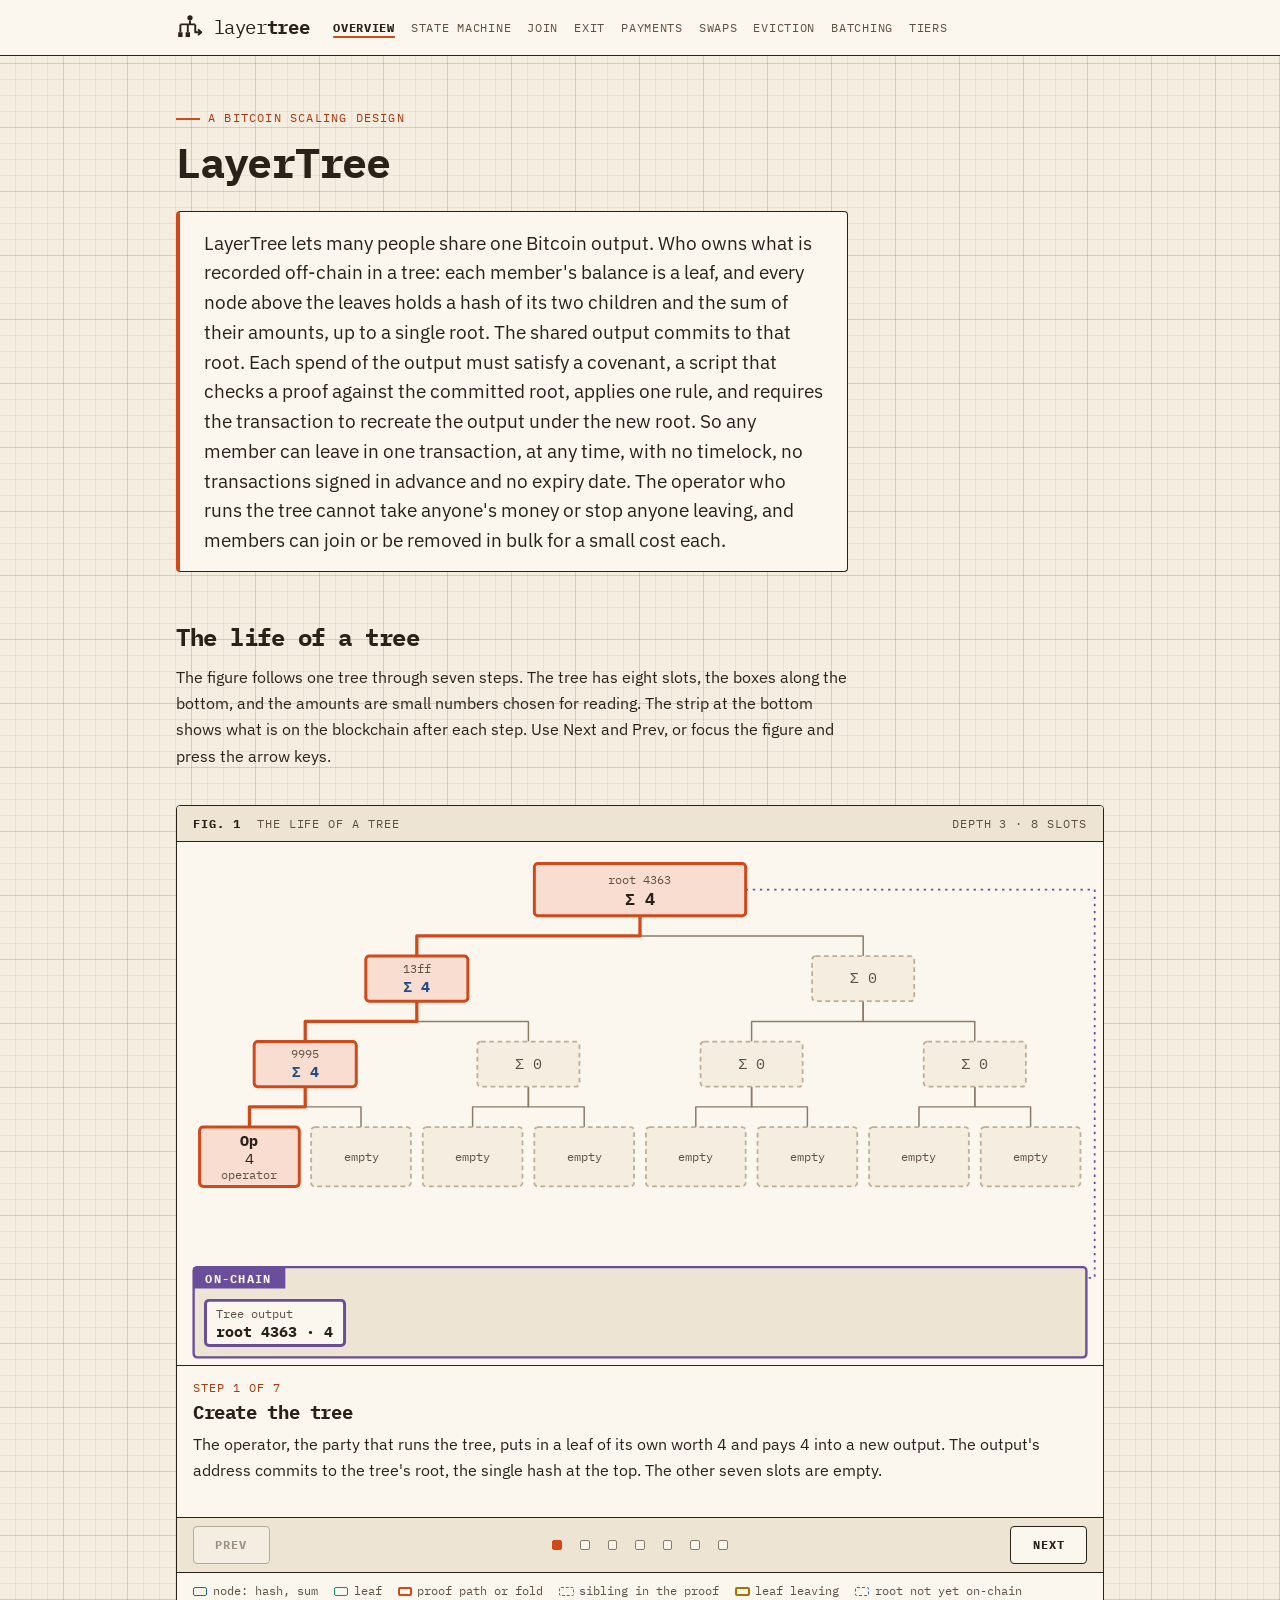
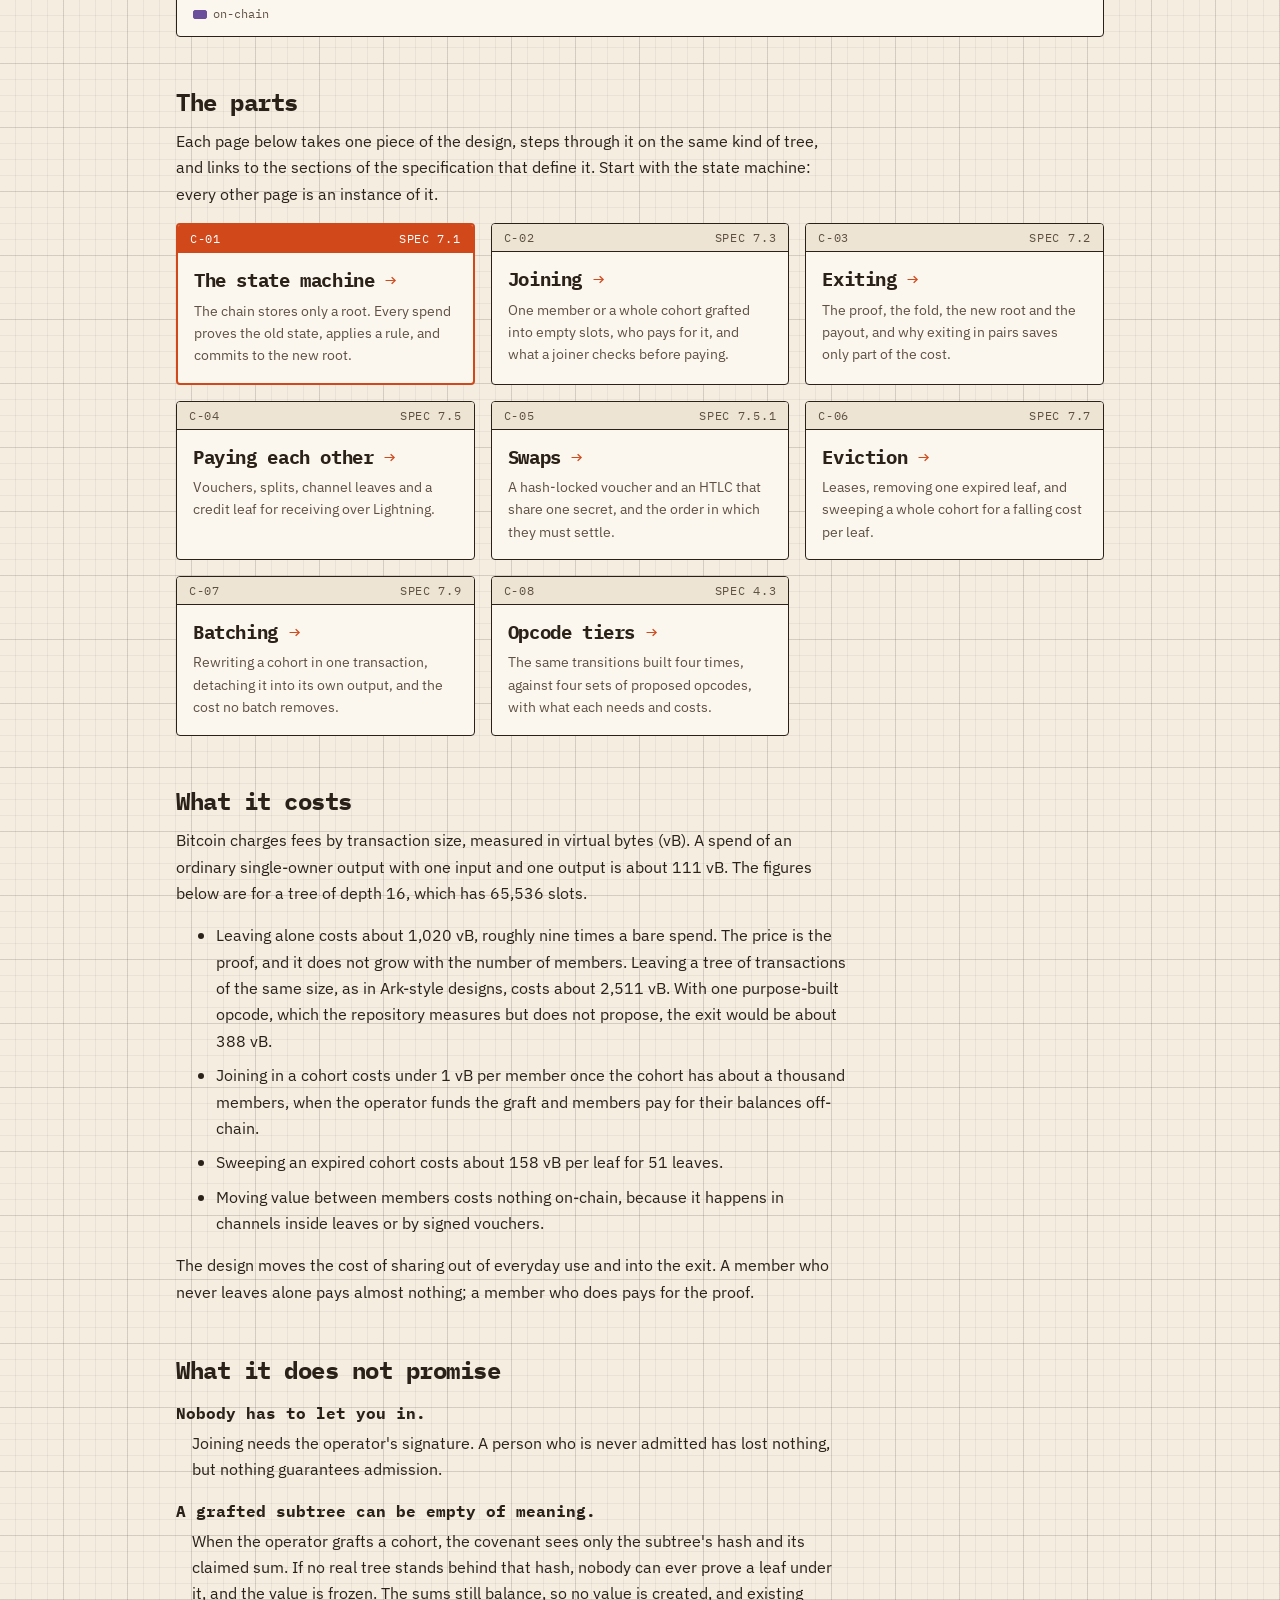
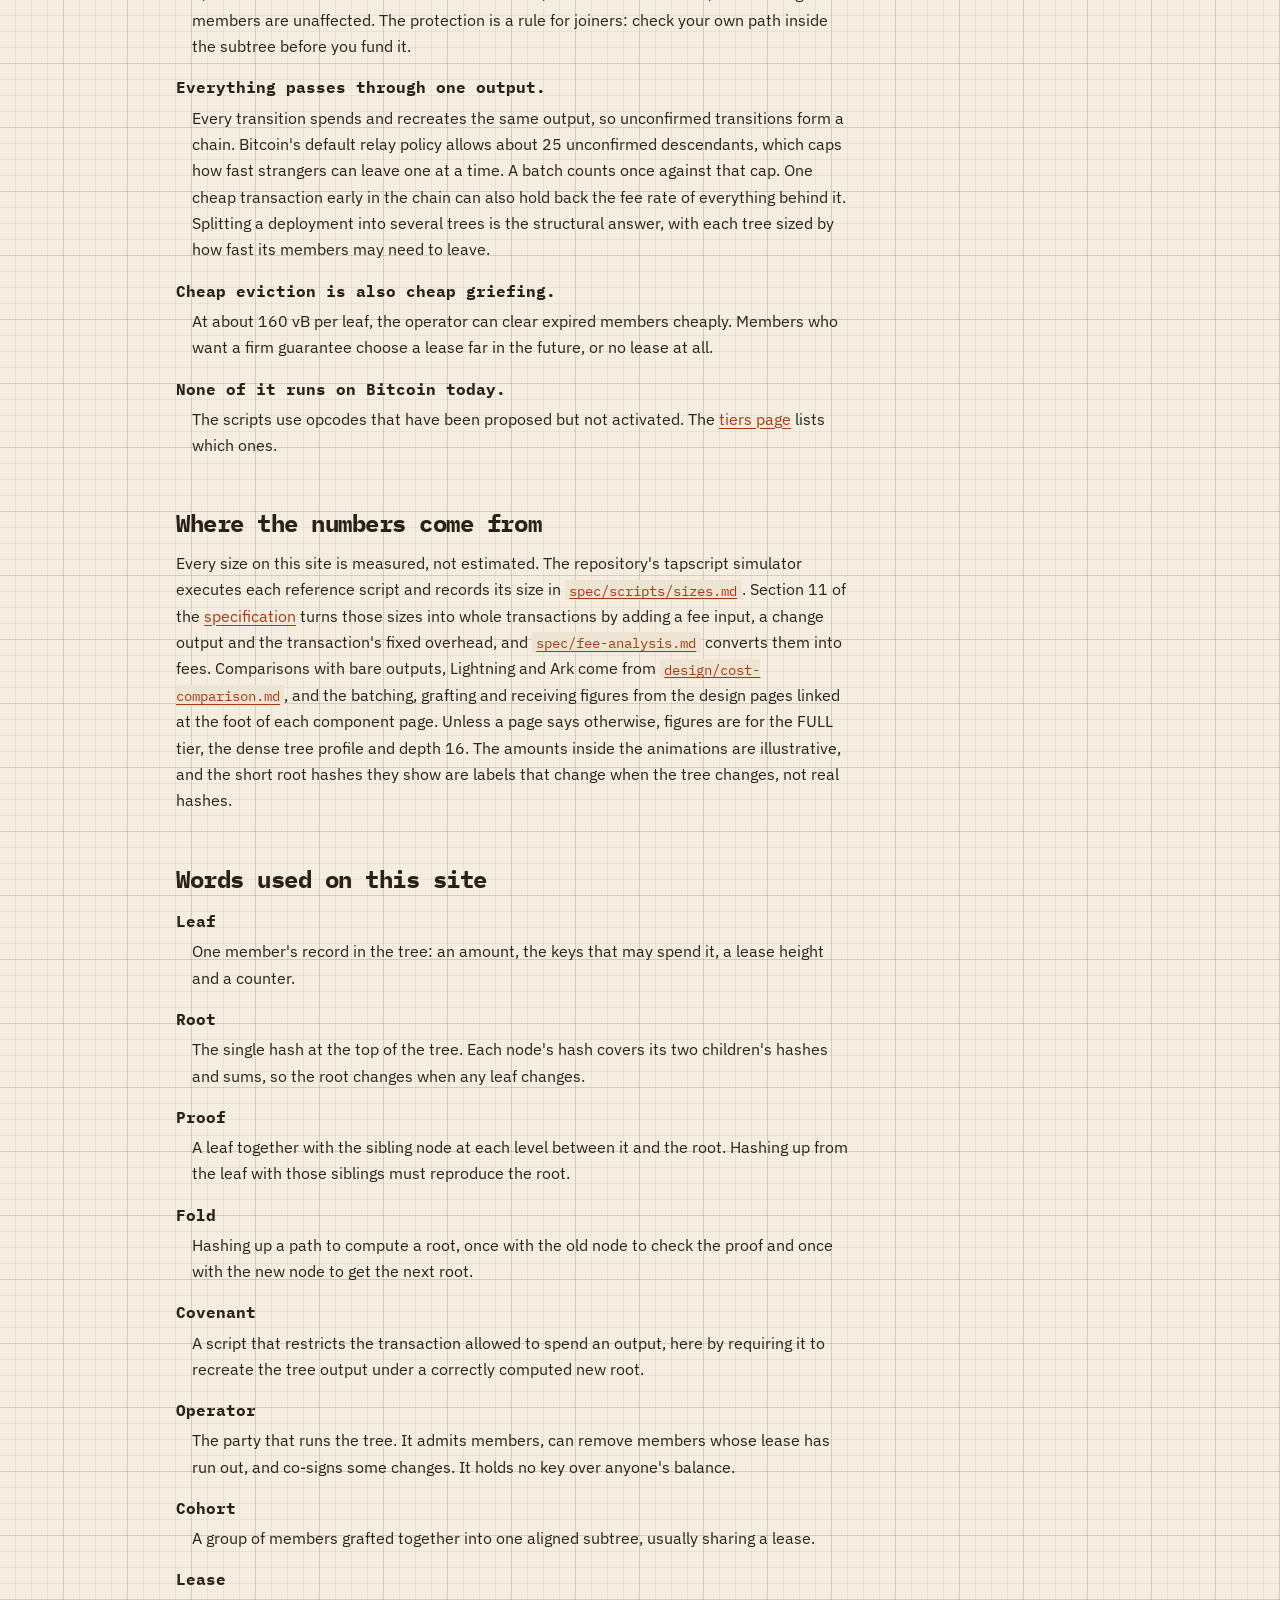
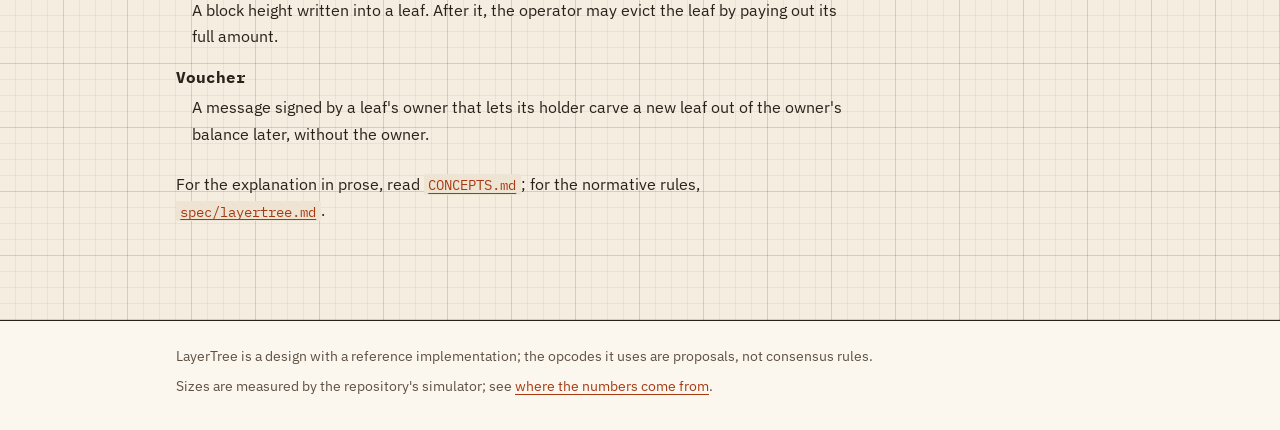
==== site/index.html @ 2b4df72d "show the measured native-opcode floor beside the four tiers (site, CONCEPTS, paper caption, spec 13)" ====
<!doctype html>
<html lang="en">
<head>
<meta charset="utf-8">
<meta name="viewport" content="width=device-width, initial-scale=1">
<link rel="icon" href="assets/logo-light.svg" type="image/svg+xml">
<link rel="preconnect" href="https://fonts.googleapis.com">
<link rel="preconnect" href="https://fonts.gstatic.com" crossorigin>
<link rel="stylesheet" href="https://fonts.googleapis.com/css2?family=IBM+Plex+Mono:wght@400;700&amp;family=IBM+Plex+Sans:ital,wght@0,400;0,600;1,400&amp;display=swap">
<title>LayerTree explained</title>
<meta name="description" content="An interactive explainer for LayerTree: one shared Bitcoin output, an off-chain Merkle-sum tree, and covenants that let any member leave in one transaction.">
<link rel="stylesheet" href="css/tokens.css">
<link rel="stylesheet" href="css/site.css">
</head>
<body>
<a class="skip-link" href="#main">Skip to content</a>
<header class="site-header">
  <div class="site-header__inner">
    <a class="site-name" href="index.html" aria-label="LayerTree, overview"><img class="logo-light" src="assets/logo-light.svg" alt="" width="28" height="28"><img class="logo-dark" src="assets/logo-dark.svg" alt="" width="28" height="28"><span>layer<b>tree</b></span></a>
    <nav class="site-nav" aria-label="Pages">
      <ul>
        <li><a href="index.html" aria-current="page">Overview</a></li>
        <li><a href="components/state-machine.html">State machine</a></li>
        <li><a href="components/join.html">Join</a></li>
        <li><a href="components/exit.html">Exit</a></li>
        <li><a href="components/payment.html">Payments</a></li>
        <li><a href="components/swap.html">Swaps</a></li>
        <li><a href="components/evict.html">Eviction</a></li>
        <li><a href="components/batching.html">Batching</a></li>
        <li><a href="components/tiers.html">Tiers</a></li>
      </ul>
    </nav>
  </div>
</header>

<main id="main">
  <p class="eyebrow">A Bitcoin scaling design</p>
  <h1>LayerTree</h1>

  <p class="takeaway">LayerTree lets many people share one Bitcoin output. Who owns
  what is recorded off-chain in a tree: each member's balance is a leaf, and every
  node above the leaves holds a hash of its two children and the sum of their
  amounts, up to a single root. The shared output commits to that root. Each spend
  of the output must satisfy a covenant, a script that checks a proof against the
  committed root, applies one rule, and requires the transaction to recreate the
  output under the new root. So any member can leave in one transaction, at any
  time, with no timelock, no transactions signed in advance and no expiry date.
  The operator who runs the tree cannot take anyone's money or stop anyone
  leaving, and members can join or be removed in bulk for a small cost each.</p>

  <h2 id="life">The life of a tree</h2>
  <p>The figure follows one tree through seven steps. The tree has eight slots,
  the boxes along the bottom, and the amounts are small numbers chosen for
  reading. The strip at the bottom shows what is on the blockchain after each
  step. Use Next and Prev, or focus the figure and press the arrow keys.</p>

  <div class="tree-anim" data-scenario="life-of-a-tree">
    <noscript><p class="ta-noscript">This figure needs JavaScript. The text on this page and on each component page describes the same steps.</p></noscript>
  </div>
  <script type="application/json" id="life-of-a-tree">
  {
    "label": "The life of a tree",
    "depth": 3,
    "leaves": [],
    "steps": [
      {
        "title": "Create the tree",
        "caption": "The operator, the party that runs the tree, puts in a leaf of its own worth 4 and pays 4 into a new output. The output's address commits to the tree's root, the single hash at the top. The other seven slots are empty.",
        "ops": [
          {"op": "leaf", "pos": 0, "leaf": {"label": "Op", "amount": 4, "note": "operator"}},
          {"op": "fold", "pos": 0},
          {"op": "commit"}
        ]
      },
      {
        "title": "A cohort joins",
        "caption": "Four members join in one transaction. The operator builds their four leaves into a subtree off-chain and grafts it into four empty slots. The covenant checks that the slots were empty and that the output grows by 16, the amount a funding input brings in. Each member checked their own leaf inside the subtree before paying.",
        "ops": [
          {"op": "leaves", "from": 4, "leaves": [
            {"label": "A", "amount": 5, "note": "lease 900"},
            {"label": "B", "amount": 3, "note": "lease 900"},
            {"label": "C", "amount": 6, "note": "lease 900"},
            {"label": "D", "amount": 2, "note": "lease 900"}
          ]},
          {"op": "region", "h": 2, "i": 1, "label": "cohort"},
          {"op": "fold", "pos": 1, "h": 2},
          {"op": "chip", "id": "fund", "kind": "input", "label": "Funding input", "amount": 16},
          {"op": "commit"}
        ]
      },
      {
        "title": "A pays B, off-chain",
        "caption": "A's and B's leaves each hold a Lightning channel with the operator. A pays B 1 by updating both channels, with the payment passing through the operator. A leaf's amount is its channel's capacity, which does not change, so the tree and the chain stay as they were.",
        "ops": [
          {"op": "clearChips"},
          {"op": "link", "from": 4, "to": 5, "text": "A pays B 1 off-chain"}
        ]
      },
      {
        "title": "C proves its leaf",
        "caption": "C wants to leave. C's transaction spends the tree output and carries a proof: C's leaf plus the sibling at each level on the way up (dashed outlines). The script hashes and adds its way to the top, and the result must equal the root the output commits to. C's signature authorises the spend.",
        "ops": [
          {"op": "path", "pos": 6},
          {"op": "badge", "pos": 6, "text": "C signs", "kind": "sig"}
        ]
      },
      {
        "title": "The new root is committed",
        "caption": "The script puts an empty slot where C's leaf was and folds the same path again, which gives a new root and a total 6 lower. The transaction must recreate the tree output under that root holding 14, and pay 6 to C. That is the whole exit: one transaction, no timelock, nobody else's signature.",
        "ops": [
          {"op": "leaf", "pos": 6, "leaf": null},
          {"op": "fold", "pos": 6},
          {"op": "chip", "id": "payC", "kind": "payout", "label": "Payout to C", "amount": 6},
          {"op": "commit"}
        ]
      },
      {
        "title": "The cohort's lease runs out",
        "caption": "Each leaf in the cohort carries a lease: a block height after which the operator may remove the leaf, paying it in full. The chain has passed height 900. The operator publishes every slot of the subtree once, so the script can check each lease and recompute the subtree's node.",
        "ops": [
          {"op": "clearChips"},
          {"op": "region", "h": 2, "i": 1, "label": "lease expired"},
          {"op": "path", "pos": 1, "h": 2},
          {"op": "badge", "node": [2, 1], "text": "operator signs", "kind": "sig"}
        ]
      },
      {
        "title": "The operator sweeps the cohort",
        "caption": "The script replaces the subtree with an empty one, folds the path once, and pays each remaining member exactly their amount. The tree output now holds the operator's 4. The sweep shares one path among all the cohort's leaves, so each leaf costs a fraction of a separate exit.",
        "ops": [
          {"op": "leaves", "from": 4, "leaves": [null, null, null, null]},
          {"op": "fold", "pos": 1, "h": 2},
          {"op": "chip", "id": "payA", "kind": "payout", "label": "Payout to A", "amount": 5},
          {"op": "chip", "id": "payB", "kind": "payout", "label": "Payout to B", "amount": 3},
          {"op": "chip", "id": "payD", "kind": "payout", "label": "Payout to D", "amount": 2},
          {"op": "commit"}
        ]
      }
    ]
  }
  </script>

  <h2 id="parts">The parts</h2>
  <p>Each page below takes one piece of the design, steps through it on the same
  kind of tree, and links to the sections of the specification that define it.
  Start with the state machine: every other page is an instance of it.</p>

  <ul class="card-grid">
    <li><a class="card card--primary" href="components/state-machine.html">
      <span class="card__ref" aria-hidden="true"><span>C-01</span><span>SPEC 7.1</span></span>
      <span class="card__title">The state machine</span>
      <span class="card__body">The chain stores only a root. Every spend proves the old state, applies a rule, and commits to the new root.</span></a></li>
    <li><a class="card" href="components/join.html">
      <span class="card__ref" aria-hidden="true"><span>C-02</span><span>SPEC 7.3</span></span>
      <span class="card__title">Joining</span>
      <span class="card__body">One member or a whole cohort grafted into empty slots, who pays for it, and what a joiner checks before paying.</span></a></li>
    <li><a class="card" href="components/exit.html">
      <span class="card__ref" aria-hidden="true"><span>C-03</span><span>SPEC 7.2</span></span>
      <span class="card__title">Exiting</span>
      <span class="card__body">The proof, the fold, the new root and the payout, and why exiting in pairs saves only part of the cost.</span></a></li>
    <li><a class="card" href="components/payment.html">
      <span class="card__ref" aria-hidden="true"><span>C-04</span><span>SPEC 7.5</span></span>
      <span class="card__title">Paying each other</span>
      <span class="card__body">Vouchers, splits, channel leaves and a credit leaf for receiving over Lightning.</span></a></li>
    <li><a class="card" href="components/swap.html">
      <span class="card__ref" aria-hidden="true"><span>C-05</span><span>SPEC 7.5.1</span></span>
      <span class="card__title">Swaps</span>
      <span class="card__body">A hash-locked voucher and an HTLC that share one secret, and the order in which they must settle.</span></a></li>
    <li><a class="card" href="components/evict.html">
      <span class="card__ref" aria-hidden="true"><span>C-06</span><span>SPEC 7.7</span></span>
      <span class="card__title">Eviction</span>
      <span class="card__body">Leases, removing one expired leaf, and sweeping a whole cohort for a falling cost per leaf.</span></a></li>
    <li><a class="card" href="components/batching.html">
      <span class="card__ref" aria-hidden="true"><span>C-07</span><span>SPEC 7.9</span></span>
      <span class="card__title">Batching</span>
      <span class="card__body">Rewriting a cohort in one transaction, detaching it into its own output, and the cost no batch removes.</span></a></li>
    <li><a class="card" href="components/tiers.html">
      <span class="card__ref" aria-hidden="true"><span>C-08</span><span>SPEC 4.3</span></span>
      <span class="card__title">Opcode tiers</span>
      <span class="card__body">The same transitions built four times, against four sets of proposed opcodes, with what each needs and costs.</span></a></li>
  </ul>

  <h2 id="cost">What it costs</h2>
  <p>Bitcoin charges fees by transaction size, measured in virtual bytes (vB).
  A spend of an ordinary single-owner output with one input and one output is
  about 111 vB. The figures below are for a tree of depth 16, which has 65,536
  slots.</p>
  <ul>
    <li>Leaving alone costs about 1,020 vB, roughly nine times a bare spend. The
    price is the proof, and it does not grow with the number of members. Leaving
    a tree of transactions of the same size, as in Ark-style designs, costs about
    2,511 vB. With one purpose-built opcode, which the repository measures but
    does not propose, the exit would be about 388 vB.</li>
    <li>Joining in a cohort costs under 1 vB per member once the cohort has about
    a thousand members, when the operator funds the graft and members pay for
    their balances off-chain.</li>
    <li>Sweeping an expired cohort costs about 158 vB per leaf for 51 leaves.</li>
    <li>Moving value between members costs nothing on-chain, because it happens
    in channels inside leaves or by signed vouchers.</li>
  </ul>
  <p>The design moves the cost of sharing out of everyday use and into the exit.
  A member who never leaves alone pays almost nothing; a member who does pays
  for the proof.</p>

  <h2 id="limits">What it does not promise</h2>
  <dl class="terms">
    <dt>Nobody has to let you in.</dt>
    <dd>Joining needs the operator's signature. A person who is never admitted
    has lost nothing, but nothing guarantees admission.</dd>
    <dt>A grafted subtree can be empty of meaning.</dt>
    <dd>When the operator grafts a cohort, the covenant sees only the subtree's
    hash and its claimed sum. If no real tree stands behind that hash, nobody can
    ever prove a leaf under it, and the value is frozen. The sums still balance,
    so no value is created, and existing members are unaffected. The protection
    is a rule for joiners: check your own path inside the subtree before you
    fund it.</dd>
    <dt>Everything passes through one output.</dt>
    <dd>Every transition spends and recreates the same output, so unconfirmed
    transitions form a chain. Bitcoin's default relay policy allows about 25
    unconfirmed descendants, which caps how fast strangers can leave one at a
    time. A batch counts once against that cap. One cheap transaction early in
    the chain can also hold back the fee rate of everything behind it. Splitting
    a deployment into several trees is the structural answer, with each tree
    sized by how fast its members may need to leave.</dd>
    <dt>Cheap eviction is also cheap griefing.</dt>
    <dd>At about 160 vB per leaf, the operator can clear expired members cheaply.
    Members who want a firm guarantee choose a lease far in the future, or no
    lease at all.</dd>
    <dt>None of it runs on Bitcoin today.</dt>
    <dd>The scripts use opcodes that have been proposed but not activated. The
    <a href="components/tiers.html">tiers page</a> lists which ones.</dd>
  </dl>

  <h2 id="numbers">Where the numbers come from</h2>
  <p>Every size on this site is measured, not estimated. The repository's
  tapscript simulator executes each reference script and records its size in
  <a href="../spec/scripts/sizes.md"><code>spec/scripts/sizes.md</code></a>.
  Section 11 of the <a href="../spec/layertree.md">specification</a> turns those
  sizes into whole transactions by adding a fee input, a change output and the
  transaction's fixed overhead, and
  <a href="../spec/fee-analysis.md"><code>spec/fee-analysis.md</code></a> converts
  them into fees. Comparisons with bare outputs, Lightning and Ark come from
  <a href="../design/cost-comparison.md"><code>design/cost-comparison.md</code></a>,
  and the batching, grafting and receiving figures from the design pages linked
  at the foot of each component page. Unless a page says otherwise, figures are
  for the FULL tier, the dense tree profile and depth 16. The amounts inside the
  animations are illustrative, and the short root hashes they show are labels
  that change when the tree changes, not real hashes.</p>

  <h2 id="words">Words used on this site</h2>
  <dl class="terms">
    <dt>Leaf</dt><dd>One member's record in the tree: an amount, the keys that may
    spend it, a lease height and a counter.</dd>
    <dt>Root</dt><dd>The single hash at the top of the tree. Each node's hash
    covers its two children's hashes and sums, so the root changes when any leaf
    changes.</dd>
    <dt>Proof</dt><dd>A leaf together with the sibling node at each level between
    it and the root. Hashing up from the leaf with those siblings must reproduce
    the root.</dd>
    <dt>Fold</dt><dd>Hashing up a path to compute a root, once with the old node
    to check the proof and once with the new node to get the next root.</dd>
    <dt>Covenant</dt><dd>A script that restricts the transaction allowed to spend
    an output, here by requiring it to recreate the tree output under a correctly
    computed new root.</dd>
    <dt>Operator</dt><dd>The party that runs the tree. It admits members, can
    remove members whose lease has run out, and co-signs some changes. It holds
    no key over anyone's balance.</dd>
    <dt>Cohort</dt><dd>A group of members grafted together into one aligned
    subtree, usually sharing a lease.</dd>
    <dt>Lease</dt><dd>A block height written into a leaf. After it, the operator
    may evict the leaf by paying out its full amount.</dd>
    <dt>Voucher</dt><dd>A message signed by a leaf's owner that lets its holder
    carve a new leaf out of the owner's balance later, without the owner.</dd>
  </dl>
  <p>For the explanation in prose, read
  <a href="../CONCEPTS.md"><code>CONCEPTS.md</code></a>; for the normative rules,
  <a href="../spec/layertree.md"><code>spec/layertree.md</code></a>.</p>
</main>

<footer class="site-footer">
  <div class="site-footer__inner">
    <p>LayerTree is a design with a reference implementation; the opcodes it uses are proposals, not consensus rules.</p>
    <p>Sizes are measured by the repository's simulator; see <a href="#numbers">where the numbers come from</a>.</p>
  </div>
</footer>
<script src="js/tree-anim.js"></script>
</body>
</html>
---- site/css/tokens.css ----
/*
 * Design tokens for the LayerTree explainer.
 *
 * This is the only file a visual identity needs to change. Every color,
 * font, size, spacing step and motion duration used by site.css and by the
 * SVG that js/tree-anim.js draws is one of the custom properties below.
 *
 * Identity: the schematic identity (site/identity/schematic/) with the
 * warmth of the approachable one (site/identity/approachable/). The page is
 * a drafting sheet on cream paper with brown-black ink, a 16 px grid, IBM
 * Plex Mono for labels and display, IBM Plex Sans for body, and one signal
 * color, vermilion, for the proof path and for links.
 */

:root {
  color-scheme: light dark;

  /* Color: light theme. Cream drafting paper, brown-black ink. */
  --color-bg: #f4ede0;              /* the sheet, under the grid */
  --color-surface: #fbf7ef;         /* figure plates, cards, the header */
  --color-surface-2: #ede4d3;       /* caption bars, card heads, the on-chain strip */
  --color-text: #2a2119;
  --color-text-muted: #5e5043;
  --color-border: #d9cdb8;          /* hairlines inside a plate */
  --color-border-strong: #8a7b69;   /* edges, neutral outlines */
  --color-rule: #2a2119;            /* the 1 px ink rule round plates and cards */
  --color-grid-minor: rgba(42, 33, 25, 0.055);
  --color-grid-major: rgba(42, 33, 25, 0.11);
  --color-link: #a83a12;            /* vermilion, darkened for text contrast */
  --color-accent: #d1481a;          /* the signal: proof path, fold, new root */
  --color-accent-soft: #f8ddd0;
  --color-accent-ink: #ffffff;      /* text on the accent */
  --color-sibling: #d1481a;         /* siblings keep the signal, drawn dashed */
  --color-sibling-soft: #fbf7ef;

  /* The categorical set, validated together (see site/README.md):
     node, path (the accent), leaf, leaf-exit, chain. */
  --color-node: #2767ae;            /* interior node outline */
  --color-node-sum: #1e4e85;        /* sum written on an interior node */
  --color-leaf: #1d8a6a;            /* leaf outline */
  --color-leaf-exit: #a67300;       /* the leaf that is leaving, its arrow, its payout */
  --color-chain: #6b4e9b;           /* the on-chain strip, the only solid shape */

  --color-good: #2e7d32;            /* checks that hold */
  --color-good-soft: #dfecd6;
  --color-bad: #a3201b;             /* checks that fail */
  --color-bad-soft: #f6d9d3;
  --color-pending: #2767ae;         /* a root computed but not yet committed: the node color, dashed */
  --color-empty: #bcae98;
  --color-focus: #2767ae;

  /* Type. IBM Plex is loaded from Google Fonts in each page's head; the
     stacks after it keep the site readable offline. */
  --font-body: "IBM Plex Sans", "Source Sans 3", ui-sans-serif, system-ui, -apple-system, "Segoe UI", sans-serif;
  --font-display: "IBM Plex Mono", "JetBrains Mono", ui-monospace, SFMono-Regular, Menlo, Consolas, monospace;
  --font-mono: "IBM Plex Mono", "JetBrains Mono", ui-monospace, SFMono-Regular, Menlo, Consolas, monospace;

  --text-xs: 0.75rem;
  --text-sm: 0.875rem;
  --text-base: 1.03rem;
  --text-md: 1.2rem;
  --text-lg: 1.5rem;
  --text-xl: 1.9rem;
  --text-2xl: 2.6rem;
  --leading-tight: 1.15;
  --leading-body: 1.6;

  /* Sizes of text drawn inside the SVG figures, in CSS pixels. */
  --svg-text-sm: 10.5px;
  --svg-text: 12.5px;
  --svg-text-lg: 14px;

  /* Spacing. The page grid is 16 px; the steps are a little roomier than a
     strict datasheet. */
  --space-1: 0.25rem;
  --space-2: 0.5rem;
  --space-3: 0.75rem;
  --space-4: 1rem;
  --space-5: 1.5rem;
  --space-6: 2.25rem;
  --space-7: 3.25rem;
  --space-8: 5rem;
  --gutter: 16px;
  --grid: 16px;
  --measure: 42rem;
  --wide: 60rem;

  /* Drafted corners, softened slightly; never pills. */
  --radius-sm: 2px;
  --radius: 4px;
  --border-width: 1px;
  --stroke: 1.5px;
  --stroke-strong: 2.5px;

  /* Motion. tree-anim.js staggers the fold by --motion-step per level.
     Strokes draw and colors settle; nothing bounces or pulses. */
  --motion-fast: 120ms;
  --motion-pulse: 480ms;
  --motion-step: 220ms;
  --motion-ease: cubic-bezier(0.2, 0, 0, 1);
}

@media (prefers-color-scheme: dark) {
  :root:not([data-theme="light"]) {
    --color-bg: #1a1612;
    --color-surface: #221d18;
    --color-surface-2: #2b251e;
    --color-text: #f0e7d8;
    --color-text-muted: #bbae9c;
    --color-border: #3d352c;
    --color-border-strong: #85786a;
    --color-rule: #a69886;
    --color-grid-minor: rgba(240, 231, 216, 0.045);
    --color-grid-major: rgba(240, 231, 216, 0.09);
    --color-link: #f2845d;
    --color-accent: #ec6236;
    --color-accent-soft: #48261b;
    --color-accent-ink: #1a1612;
    --color-sibling: #ec6236;
    --color-sibling-soft: #221d18;
    --color-node: #5a8fd0;
    --color-node-sum: #9dbfea;
    --color-leaf: #38a586;
    --color-leaf-exit: #b98418;
    --color-chain: #9b82d4;
    --color-good: #5bb56a;
    --color-good-soft: #1f3121;
    --color-bad: #f08070;
    --color-bad-soft: #43201b;
    --color-pending: #5a8fd0;
    --color-empty: #5e5448;
    --color-focus: #8fb5e6;
  }
}

:root[data-theme="dark"] {
  --color-bg: #1a1612;
  --color-surface: #221d18;
  --color-surface-2: #2b251e;
  --color-text: #f0e7d8;
  --color-text-muted: #bbae9c;
  --color-border: #3d352c;
  --color-border-strong: #85786a;
  --color-rule: #a69886;
  --color-grid-minor: rgba(240, 231, 216, 0.045);
  --color-grid-major: rgba(240, 231, 216, 0.09);
  --color-link: #f2845d;
  --color-accent: #ec6236;
  --color-accent-soft: #48261b;
  --color-accent-ink: #1a1612;
  --color-sibling: #ec6236;
  --color-sibling-soft: #221d18;
  --color-node: #5a8fd0;
  --color-node-sum: #9dbfea;
  --color-leaf: #38a586;
  --color-leaf-exit: #b98418;
  --color-chain: #9b82d4;
  --color-good: #5bb56a;
  --color-good-soft: #1f3121;
  --color-bad: #f08070;
  --color-bad-soft: #43201b;
  --color-pending: #5a8fd0;
  --color-empty: #5e5448;
  --color-focus: #8fb5e6;
}
---- site/css/site.css ----
/* Layout and components. Every color, font and duration is a token from tokens.css.

   The identity is a drafting sheet: a 16 px grid on cream paper, plates and
   cards ruled in ink with a caption bar, labels in mono, and one signal
   color (the accent) for the thing to follow. Everything off-chain is drawn
   outlined; the on-chain strip's tab is the one solid-filled shape. */

*, *::before, *::after { box-sizing: border-box; }

html { -webkit-text-size-adjust: 100%; }

body {
  margin: 0;
  background-color: var(--color-bg);
  background-image:
    linear-gradient(var(--color-grid-major) 1px, transparent 1px),
    linear-gradient(90deg, var(--color-grid-major) 1px, transparent 1px),
    linear-gradient(var(--color-grid-minor) 1px, transparent 1px),
    linear-gradient(90deg, var(--color-grid-minor) 1px, transparent 1px);
  background-size:
    calc(var(--grid) * 4) calc(var(--grid) * 4),
    calc(var(--grid) * 4) calc(var(--grid) * 4),
    var(--grid) var(--grid),
    var(--grid) var(--grid);
  background-position: -1px -1px;
  color: var(--color-text);
  font-family: var(--font-body);
  font-size: var(--text-base);
  line-height: var(--leading-body);
  overflow-wrap: break-word;
}

a { color: var(--color-link); text-underline-offset: 0.18em; text-decoration-thickness: 1px; }
a:hover { text-decoration-thickness: 2px; }

:focus-visible {
  outline: 2px solid var(--color-focus);
  outline-offset: 2px;
  border-radius: var(--radius-sm);
}

code, kbd, .mono {
  font-family: var(--font-mono);
  font-size: 0.86em;
}
code {
  background: var(--color-surface-2);
  padding: 0.05em 0.3em;
  border-radius: var(--radius-sm);
}
a code { color: inherit; }

strong, b { font-weight: 600; }

.skip-link {
  position: absolute;
  left: var(--gutter);
  top: -3rem;
  background: var(--color-surface);
  border: var(--border-width) solid var(--color-rule);
  padding: var(--space-2) var(--space-3);
  z-index: 10;
}
.skip-link:focus { top: var(--space-2); }

/* Header: a title block. */

.site-header {
  border-bottom: var(--border-width) solid var(--color-rule);
  background: var(--color-surface);
}
.site-header__inner {
  max-width: var(--wide);
  margin: 0 auto;
  padding: var(--space-3) var(--gutter);
  display: flex;
  flex-wrap: wrap;
  align-items: center;
  gap: var(--space-2) var(--space-5);
}
.site-name {
  display: inline-flex;
  align-items: center;
  gap: 0.6rem;
  font-family: var(--font-display);
  font-weight: 400;
  font-size: var(--text-md);
  letter-spacing: -0.02em;
  color: var(--color-text);
  text-decoration: none;
}
.site-name b { font-weight: 700; }
.site-name img { width: 28px; height: 28px; display: block; flex: none; }
.site-name .logo-dark { display: none; }
@media (prefers-color-scheme: dark) {
  :root:not([data-theme="light"]) .site-name .logo-light { display: none; }
  :root:not([data-theme="light"]) .site-name .logo-dark { display: block; }
}
:root[data-theme="dark"] .site-name .logo-light { display: none; }
:root[data-theme="dark"] .site-name .logo-dark { display: block; }

.site-nav { flex: 1 1 24rem; }
.site-nav ul {
  list-style: none;
  margin: 0;
  padding: 0;
  display: flex;
  flex-wrap: wrap;
  gap: var(--space-1) var(--space-4);
  font-family: var(--font-mono);
  font-size: var(--text-xs);
  letter-spacing: 0.06em;
  text-transform: uppercase;
}
.site-nav li { margin: 0; }
.site-nav a { color: var(--color-text-muted); text-decoration: none; }
.site-nav a:hover { color: var(--color-text); text-decoration: underline; }
.site-nav a[aria-current="page"] {
  color: var(--color-text);
  font-weight: 700;
  text-decoration: underline;
  text-decoration-color: var(--color-accent);
  text-decoration-thickness: 2px;
  text-underline-offset: 0.35em;
}

/* Main column. Prose is held to a measure; figures may run wider. */

main {
  max-width: var(--wide);
  margin: 0 auto;
  padding: var(--space-7) var(--gutter) var(--space-8);
  counter-reset: fig;
}
main > * { max-width: var(--measure); }
main > .wide, main > .tree-anim, main > .card-grid, main > .table-wrap { max-width: var(--wide); }

h1, h2, h3 {
  font-family: var(--font-display);
  line-height: var(--leading-tight);
  font-weight: 700;
  letter-spacing: -0.03em;
}
h1 { font-size: var(--text-2xl); margin: 0 0 var(--space-5); }
h2 { font-size: var(--text-lg); margin: var(--space-7) 0 var(--space-3); letter-spacing: -0.02em; }
h3 { font-size: var(--text-md); margin: var(--space-5) 0 var(--space-2); letter-spacing: -0.02em; }
p, ul, ol { margin: 0 0 var(--space-4); }
li { margin-bottom: var(--space-2); }

.eyebrow {
  font-family: var(--font-mono);
  font-size: var(--text-xs);
  text-transform: uppercase;
  letter-spacing: 0.1em;
  color: var(--color-link);
  margin: 0 0 var(--space-3);
}
.eyebrow::before {
  content: "";
  display: inline-block;
  width: 1.5rem;
  height: 2px;
  background: var(--color-accent);
  vertical-align: middle;
  margin-right: var(--space-2);
}

.takeaway {
  font-size: var(--text-md);
  line-height: 1.55;
  background: var(--color-surface);
  border: var(--border-width) solid var(--color-rule);
  border-left: 4px solid var(--color-accent);
  border-radius: var(--radius);
  padding: var(--space-4) var(--space-5);
  margin: 0 0 var(--space-6);
}

.lede { font-size: var(--text-md); line-height: 1.55; }

dl.terms { margin: 0 0 var(--space-5); }
dl.terms dt {
  font-family: var(--font-mono);
  font-weight: 700;
  font-size: 0.95em;
  margin-top: var(--space-4);
}
dl.terms dd { margin: var(--space-1) 0 0 var(--space-4); }

/* Tables: a datasheet block. The wrapper scrolls on a narrow screen so the page does not. */

.table-wrap {
  overflow-x: auto;
  margin: 0 0 var(--space-5);
  background: var(--color-surface);
  border: var(--border-width) solid var(--color-rule);
  border-radius: var(--radius);
}
table {
  border-collapse: collapse;
  font-size: var(--text-sm);
  min-width: 100%;
}
caption {
  text-align: left;
  color: var(--color-text-muted);
  font-family: var(--font-mono);
  font-size: var(--text-xs);
  letter-spacing: 0.06em;
  text-transform: uppercase;
  padding: var(--space-2) var(--space-3);
  border-bottom: var(--border-width) solid var(--color-rule);
}
th, td {
  text-align: left;
  vertical-align: top;
  padding: var(--space-2) var(--space-3);
  border-bottom: var(--border-width) solid var(--color-border);
}
tr:last-child td { border-bottom: 0; }
th {
  font-family: var(--font-mono);
  font-size: var(--text-xs);
  font-weight: 700;
  letter-spacing: 0.06em;
  text-transform: uppercase;
  background: var(--color-surface-2);
  border-bottom: var(--border-width) solid var(--color-rule);
}
td.num, th.num { text-align: right; font-family: var(--font-mono); font-variant-numeric: tabular-nums; white-space: nowrap; }
th.num { font-size: var(--text-xs); }

/* Cards linking to the component pages: datasheet entries. */

.card-grid {
  list-style: none;
  padding: 0;
  margin: var(--space-4) 0 var(--space-6);
  display: grid;
  grid-template-columns: repeat(auto-fill, minmax(15rem, 1fr));
  gap: var(--space-4);
}
.card-grid li { margin: 0; }
.card {
  display: flex;
  flex-direction: column;
  height: 100%;
  background: var(--color-surface);
  border: var(--border-width) solid var(--color-rule);
  border-radius: var(--radius);
  overflow: hidden;
  color: var(--color-text);
  text-decoration: none;
  transition: border-color var(--motion-fast) var(--motion-ease), box-shadow var(--motion-fast) var(--motion-ease);
}
.card:hover, .card:focus-visible {
  border-color: var(--color-accent);
  box-shadow: 3px 3px 0 var(--color-accent);
}
.card__ref {
  display: flex;
  justify-content: space-between;
  gap: var(--space-3);
  font-family: var(--font-mono);
  font-size: var(--text-xs);
  letter-spacing: 0.06em;
  color: var(--color-text-muted);
  background: var(--color-surface-2);
  border-bottom: var(--border-width) solid var(--color-rule);
  padding: var(--space-1) var(--space-3);
}
.card:hover .card__ref { border-bottom-color: var(--color-accent); }
.card__title {
  display: block;
  font-family: var(--font-display);
  font-weight: 700;
  font-size: var(--text-md);
  letter-spacing: -0.02em;
  line-height: var(--leading-tight);
  margin: var(--space-4) var(--space-4) var(--space-2);
}
.card__title::after { content: " \2192"; color: var(--color-accent); font-weight: 400; }
.card__body {
  display: block;
  font-size: var(--text-sm);
  color: var(--color-text-muted);
  margin: 0 var(--space-4) var(--space-4);
}
.card--primary { border-width: 2px; border-color: var(--color-accent); }
.card--primary .card__ref { color: var(--color-accent-ink); background: var(--color-accent); border-bottom-color: var(--color-accent); }

/* Figures: a numbered plate. Figures and step-throughs share one counter. */

.tree-anim, main figure { counter-increment: fig; }

figure {
  margin: var(--space-6) 0;
  background: var(--color-surface);
  border: var(--border-width) solid var(--color-rule);
  border-radius: var(--radius);
  overflow: hidden;
}
figure svg { display: block; max-width: 100%; height: auto; padding: var(--space-4); }
figcaption {
  font-size: var(--text-sm);
  color: var(--color-text-muted);
  background: var(--color-surface-2);
  border-top: var(--border-width) solid var(--color-rule);
  padding: var(--space-3) var(--space-4);
}
figcaption::before {
  content: "FIG. " counter(fig);
  display: block;
  font-family: var(--font-mono);
  font-size: var(--text-xs);
  font-weight: 700;
  letter-spacing: 0.08em;
  color: var(--color-text);
  margin-bottom: var(--space-1);
}

/* Static diagrams drawn inline in the pages. */
.diagram text { fill: var(--color-text); font-family: var(--font-mono); font-size: 12px; }
.diagram .d-sm { font-size: 11px; fill: var(--color-text-muted); letter-spacing: 0.02em; }
.diagram .d-b { font-weight: 700; }
.diagram .d-box { fill: var(--color-surface); stroke: var(--color-border-strong); stroke-width: 1.5px; }
.diagram .d-chain { fill: var(--color-surface-2); stroke: var(--color-chain); stroke-width: 2px; }
.diagram .d-tree { fill: var(--color-surface); stroke: var(--color-chain); stroke-width: 2px; }
.diagram .d-tx { fill: var(--color-surface); stroke: var(--color-text); stroke-width: 1.5px; }
.diagram .d-off { fill: var(--color-surface); stroke: var(--color-node); stroke-width: 1.5px; stroke-dasharray: 4 3; }
.diagram .d-line { stroke: var(--color-text-muted); stroke-width: 1.5px; fill: none; }
.diagram .d-dash { stroke: var(--color-chain); stroke-width: 1.5px; fill: none; stroke-dasharray: 2 4; }
.diagram .d-head { fill: var(--color-text-muted); }
.diagram .d-tab { fill: var(--color-chain); }
.diagram text.d-tab-t { fill: var(--color-surface); font-size: 10.5px; font-weight: 700; letter-spacing: 0.1em; }

.callout {
  background: var(--color-surface);
  border: var(--border-width) solid var(--color-rule);
  border-radius: var(--radius);
  padding: var(--space-4) var(--space-5);
  margin: 0 0 var(--space-5);
}
.callout > :last-child { margin-bottom: 0; }

/* The "deeper" footer of each page and the site footer. */

.deeper {
  margin-top: var(--space-7);
  padding-top: var(--space-4);
  border-top: 2px solid var(--color-rule);
}
.deeper h2 {
  margin-top: 0;
  font-size: var(--text-sm);
  text-transform: uppercase;
  letter-spacing: 0.08em;
}

.site-footer {
  border-top: var(--border-width) solid var(--color-rule);
  background: var(--color-surface);
  color: var(--color-text-muted);
  font-size: var(--text-sm);
}
.site-footer__inner { max-width: var(--wide); margin: 0 auto; padding: var(--space-5) var(--gutter); }
.site-footer p { margin: 0 0 var(--space-2); }

/* ------------------------------------------------------------------ */
/* The step-through animation drawn by js/tree-anim.js.                 */
/* ------------------------------------------------------------------ */

.tree-anim { margin: var(--space-6) 0 var(--space-7); }

.ta {
  background: var(--color-surface);
  border: var(--border-width) solid var(--color-rule);
  border-radius: var(--radius);
  overflow: hidden;
}
.ta:focus-visible { outline-offset: 3px; }

.ta-cap {
  display: flex;
  flex-wrap: wrap;
  justify-content: space-between;
  gap: 0 var(--space-4);
  margin: 0;
  padding: var(--space-2) var(--space-4);
  background: var(--color-surface-2);
  border-bottom: var(--border-width) solid var(--color-rule);
  font-family: var(--font-mono);
  font-size: var(--text-xs);
  letter-spacing: 0.08em;
  text-transform: uppercase;
  color: var(--color-text-muted);
}
.ta-cap__fig::before {
  content: "FIG. " counter(fig) "\00a0\00a0";
  font-weight: 700;
  color: var(--color-text);
}

.ta-stage { padding: var(--space-3) 0 0; }
.ta-stage svg { display: block; width: 100%; height: auto; }

.ta-panel {
  border-top: var(--border-width) solid var(--color-rule);
  padding: var(--space-3) var(--space-4) var(--space-2);
  min-height: 9.5rem;
}
.ta-count {
  font-family: var(--font-mono);
  font-size: var(--text-xs);
  color: var(--color-link);
  margin: 0;
  letter-spacing: 0.08em;
  text-transform: uppercase;
}
.ta-title {
  font-family: var(--font-display);
  font-weight: 700;
  font-size: var(--text-md);
  letter-spacing: -0.02em;
  line-height: var(--leading-tight);
  margin: var(--space-1) 0 var(--space-2);
}
.ta-caption { margin: 0 0 var(--space-2); }

.ta-checks { list-style: none; padding: 0; margin: 0 0 var(--space-2); font-size: var(--text-sm); }
.ta-checks li { margin: 0 0 var(--space-1); padding-left: 1.6em; position: relative; }
.ta-checks li::before {
  position: absolute; left: 0; top: 0;
  font-family: var(--font-mono); font-weight: 700;
}
.ta-checks li[data-state="pending"] { color: var(--color-text-muted); }
.ta-checks li[data-state="pending"]::before { content: "\2026"; }
.ta-checks li[data-state="ok"]::before { content: "\2713"; color: var(--color-good); }
.ta-checks li[data-state="fail"]::before { content: "\2717"; color: var(--color-bad); }
.ta-checks .ta-check-state { position: absolute; width: 1px; height: 1px; overflow: hidden; clip: rect(0 0 0 0); }

.ta-controls {
  display: flex;
  align-items: center;
  gap: var(--space-3);
  padding: var(--space-2) var(--space-4);
  border-top: var(--border-width) solid var(--color-rule);
  background: var(--color-surface-2);
}
.ta-btn {
  font-family: var(--font-mono);
  font-size: var(--text-xs);
  font-weight: 700;
  letter-spacing: 0.08em;
  text-transform: uppercase;
  color: var(--color-text);
  background: var(--color-surface);
  border: var(--border-width) solid var(--color-rule);
  border-radius: var(--radius);
  padding: var(--space-1) var(--space-3);
  min-height: 2.4rem;
  min-width: 4.8rem;
  cursor: pointer;
  transition: border-color var(--motion-fast) var(--motion-ease), box-shadow var(--motion-fast) var(--motion-ease);
}
.ta-btn:hover:not(:disabled) { border-color: var(--color-accent); box-shadow: 2px 2px 0 var(--color-accent); }
.ta-btn:disabled { color: var(--color-text-muted); border-color: var(--color-border-strong); cursor: default; opacity: 0.55; }
.ta-dots {
  list-style: none; padding: 0; margin: 0 auto;
  display: flex; flex-wrap: wrap; justify-content: center; gap: 2px;
}
.ta-dots li { margin: 0; }
.ta-dot {
  width: 1.6rem; height: 1.6rem;
  border: 0; background: none; padding: 0; cursor: pointer;
  display: grid; place-items: center;
}
.ta-dot::before {
  content: "";
  width: 0.6rem; height: 0.6rem; border-radius: var(--radius-sm);
  border: 1.5px solid var(--color-border-strong);
  background: var(--color-surface);
}
.ta-dot:hover::before { border-color: var(--color-accent); }
.ta-dot[aria-current="step"]::before { background: var(--color-accent); border-color: var(--color-accent); }
.ta-dot.is-done::before { background: var(--color-border-strong); }

.ta-legend {
  display: flex; flex-wrap: wrap; gap: var(--space-1) var(--space-4);
  margin: 0;
  font-family: var(--font-mono);
  font-size: var(--text-xs);
  color: var(--color-text-muted);
  padding: var(--space-2) var(--space-4) var(--space-3);
  border-top: var(--border-width) solid var(--color-rule);
}
.ta-legend span { white-space: nowrap; }
.ta-legend span::before {
  content: ""; display: inline-block; width: 1.2em; height: 0.75em;
  margin-right: 0.45em; vertical-align: -0.05em; border-radius: var(--radius-sm);
  background: var(--color-surface);
}
.ta-legend .lg-node::before { border: 1.5px solid var(--color-node); }
.ta-legend .lg-leaf::before { border: 1.5px solid var(--color-leaf); }
.ta-legend .lg-path::before { border: var(--stroke-strong) solid var(--color-accent); }
.ta-legend .lg-sib::before { border: var(--stroke) dashed var(--color-sibling); }
.ta-legend .lg-exit::before { border: var(--stroke-strong) solid var(--color-leaf-exit); }
.ta-legend .lg-pending::before { border: var(--stroke) dashed var(--color-pending); }
.ta-legend .lg-chain::before { background: var(--color-chain); border: var(--stroke) solid var(--color-chain); }

.ta-noscript { padding: var(--space-4); }

/* SVG parts. Labels are mono; text wears ink, never a series color. */

.ta svg text { fill: var(--color-text); font-family: var(--font-mono); font-size: var(--svg-text); }
.ta svg .t-sm { font-size: var(--svg-text-sm); fill: var(--color-text-muted); }
.ta svg .t-lg { font-size: var(--svg-text-lg); font-weight: 700; }
.ta svg .t-b { font-weight: 700; }
.ta svg .t-muted { fill: var(--color-text-muted); }
.ta svg .t-cap { font-size: var(--svg-text-sm); fill: var(--color-text-muted); letter-spacing: 0.08em; }

/* Edges are orthogonal buses: ink-3 hairlines, the path thick in the signal. */
.ta svg .edge { stroke: var(--color-border-strong); stroke-width: 1.25px; fill: none; stroke-linejoin: round; }
.ta svg .edge.is-path { stroke: var(--color-accent); stroke-width: 2.75px; }

/* Nodes: lightly rounded boxes outlined in their role color on paper. */
.ta svg .node rect { fill: var(--color-surface); stroke: var(--color-node); stroke-width: var(--stroke); }
.ta svg .node .hash { font-size: var(--svg-text-sm); fill: var(--color-text-muted); }
.ta svg .node .sum { font-weight: 700; fill: var(--color-node-sum); }
.ta svg .node.is-leaf rect { stroke: var(--color-leaf); }
.ta svg .node.is-empty rect { fill: var(--color-bg); stroke: var(--color-empty); stroke-dasharray: 4 3; }
.ta svg .node.is-empty text { fill: var(--color-text-muted); }
.ta svg .node.is-root rect { stroke-width: 2px; }
.ta svg .node.is-pending rect { stroke: var(--color-pending); stroke-dasharray: 6 3; stroke-width: var(--stroke-strong); }
.ta svg .node.is-pending .root-tag { fill: var(--color-text); }
.ta svg .node.is-path rect, .ta svg .node.is-fold rect { stroke: var(--color-accent); stroke-width: var(--stroke-strong); stroke-dasharray: none; fill: var(--color-accent-soft); }
.ta svg .node.is-sib rect { stroke: var(--color-sibling); stroke-width: var(--stroke); stroke-dasharray: 4 3; fill: var(--color-sibling-soft); }
.ta svg .node.is-pending.is-fold rect, .ta svg .node.is-pending.is-path rect { stroke-dasharray: 6 3; }
.ta svg .node.is-exit rect { stroke: var(--color-leaf-exit); stroke-width: var(--stroke-strong); stroke-dasharray: 4 3; fill: var(--color-bg); }
.ta svg .node.is-bad rect { stroke: var(--color-bad); stroke-width: var(--stroke-strong); fill: var(--color-bad-soft); stroke-dasharray: none; }

/* A cohort or swept subtree: hatched, like a section on a drawing. */
.ta svg .region rect { stroke: var(--color-border-strong); stroke-width: var(--border-width); stroke-dasharray: 3 3; }
.ta svg .hatch-line { stroke: var(--color-border-strong); stroke-width: 1px; opacity: 0.35; }
.ta svg .region text { fill: var(--color-text-muted); font-size: var(--svg-text-sm); font-weight: 700; }
.ta svg .region .region-bg { fill: var(--color-surface); stroke: none; }

.ta svg .badge rect { fill: var(--color-surface); stroke: var(--color-text); stroke-width: var(--border-width); }
.ta svg .badge.k-sig rect { stroke: var(--color-text); }
.ta svg .badge.k-voucher rect { stroke: var(--color-node); stroke-width: var(--stroke); }
.ta svg .badge.k-hash rect { stroke: var(--color-leaf-exit); stroke-width: var(--stroke); stroke-dasharray: 3 2; }
.ta svg .badge.k-bad rect { stroke: var(--color-bad); fill: var(--color-bad-soft); stroke-width: var(--stroke); }
.ta svg .badge text { font-size: var(--svg-text-sm); }

.ta svg .link path { stroke: var(--color-text-muted); stroke-width: var(--stroke); fill: none; stroke-dasharray: 5 4; stroke-linejoin: round; }
.ta svg .link text { font-size: var(--svg-text-sm); fill: var(--color-text-muted); }
.ta svg .arrowhead { fill: var(--color-text-muted); }

/* A leaving leaf: an arrow straight down from its slot to the strip. */
.ta svg .exit-arrow path { stroke: var(--color-leaf-exit); stroke-width: var(--stroke-strong); fill: none; stroke-linecap: round; stroke-linejoin: round; }
.ta svg .exit-head { stroke: var(--color-leaf-exit); stroke-width: 2px; stroke-linecap: round; stroke-linejoin: round; }

/* The root commits to the strip: a dotted rail in the chain color. */
.ta svg .rail { stroke: var(--color-chain); stroke-width: var(--stroke); fill: none; stroke-dasharray: 2 4; }

/* The on-chain strip. Its tab is the one solid-filled shape in the figure. */
.ta svg .chain-bg { fill: var(--color-surface-2); stroke: var(--color-chain); stroke-width: 2px; }
.ta svg .chain-tab { fill: var(--color-chain); }
.ta svg .chain-title { font-size: var(--svg-text-sm); font-weight: 700; fill: var(--color-surface); letter-spacing: 0.1em; }
.ta svg .chip rect { fill: var(--color-surface); stroke: var(--color-border-strong); stroke-width: var(--stroke); }
.ta svg .chip.k-tree rect { stroke: var(--color-chain); stroke-width: var(--stroke-strong); }
.ta svg .chip.k-tree2 rect { stroke: var(--color-chain); stroke-width: var(--stroke-strong); stroke-dasharray: 6 3; }
.ta svg .chip.k-payout rect { stroke: var(--color-leaf-exit); stroke-width: var(--stroke-strong); }
.ta svg .chip.k-input rect { stroke: var(--color-text-muted); stroke-dasharray: 5 3; }
.ta svg .chip.k-htlc rect { stroke: var(--color-text); }
.ta svg .chip.k-none rect { stroke: var(--color-border-strong); stroke-dasharray: 3 3; fill: var(--color-surface-2); }

/* Animation. Each step re-renders the figure, so these run once per step.
   The fold draws the path from the changed node to the root one level at a
   time; nodes on it settle into the signal color. Nothing moves or scales. */

@keyframes ta-draw { from { stroke-dashoffset: 1; } to { stroke-dashoffset: 0; } }
@keyframes ta-settle { from { opacity: 0.3; } to { opacity: 1; } }
@keyframes ta-fade-in { from { opacity: 0; } to { opacity: 1; } }

.ta svg .edge.is-draw {
  stroke-dasharray: 1;
  animation: ta-draw var(--motion-step) linear both;
  animation-delay: calc(var(--i, 0) * var(--motion-step));
}
.ta svg .node.is-fold rect {
  animation: ta-settle var(--motion-pulse) var(--motion-ease) both;
  animation-delay: calc(var(--i, 0) * var(--motion-step));
}
.ta svg .node.is-fold .val {
  animation: ta-fade-in var(--motion-pulse) var(--motion-ease) both;
  animation-delay: calc(var(--i, 0) * var(--motion-step));
}
.ta svg .chip.is-commit, .ta svg .chip.is-new, .ta svg .badge, .ta svg .link,
.ta svg .region, .ta svg .exit-arrow, .ta svg .rail {
  animation: ta-fade-in var(--motion-pulse) var(--motion-ease) both;
  animation-delay: calc(var(--i, 0) * var(--motion-step));
}
.ta.no-anim svg * { animation: none !important; }

@media (prefers-reduced-motion: reduce) {
  .ta svg *, .card, .ta-btn { animation: none !important; transition: none !important; }
}

@media (max-width: 520px) {
  h1 { font-size: var(--text-xl); }
  main { padding-top: var(--space-6); }
  .takeaway { padding: var(--space-3) var(--space-4); font-size: var(--text-base); }
  .ta-cap { padding: var(--space-2) var(--space-3); }
  .ta-panel { padding: var(--space-3); min-height: 11rem; }
  .ta-controls { padding: var(--space-2) var(--space-3); gap: var(--space-2); }
  .ta-btn { min-width: 3.6rem; padding: var(--space-1) var(--space-2); }
  .ta-dots { gap: 0; }
  .ta-dot { width: 1.3rem; }
  .ta-legend { padding: var(--space-2) var(--space-3); gap: var(--space-1) var(--space-3); }
  figure svg { padding: var(--space-2); }
}

@media print {
  body { background-image: none; }
  .ta-controls, .site-nav { display: none; }
}
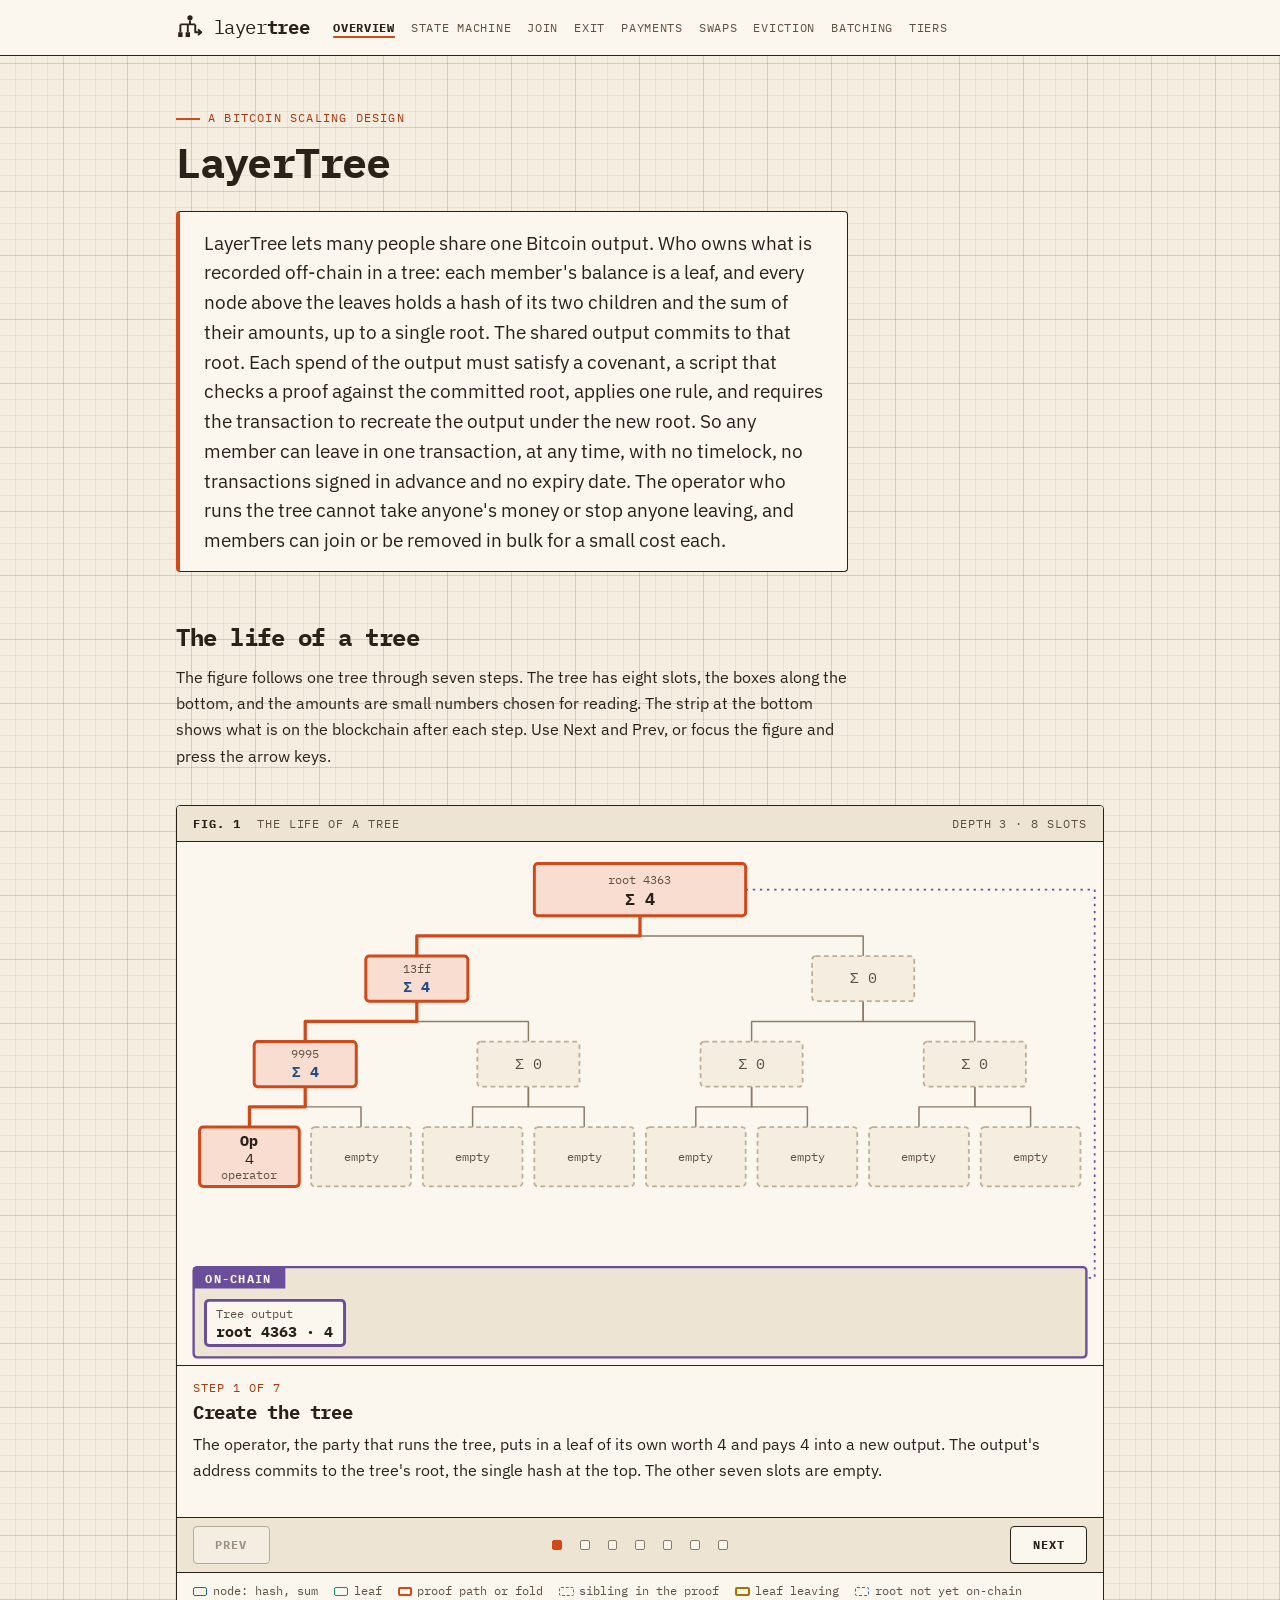
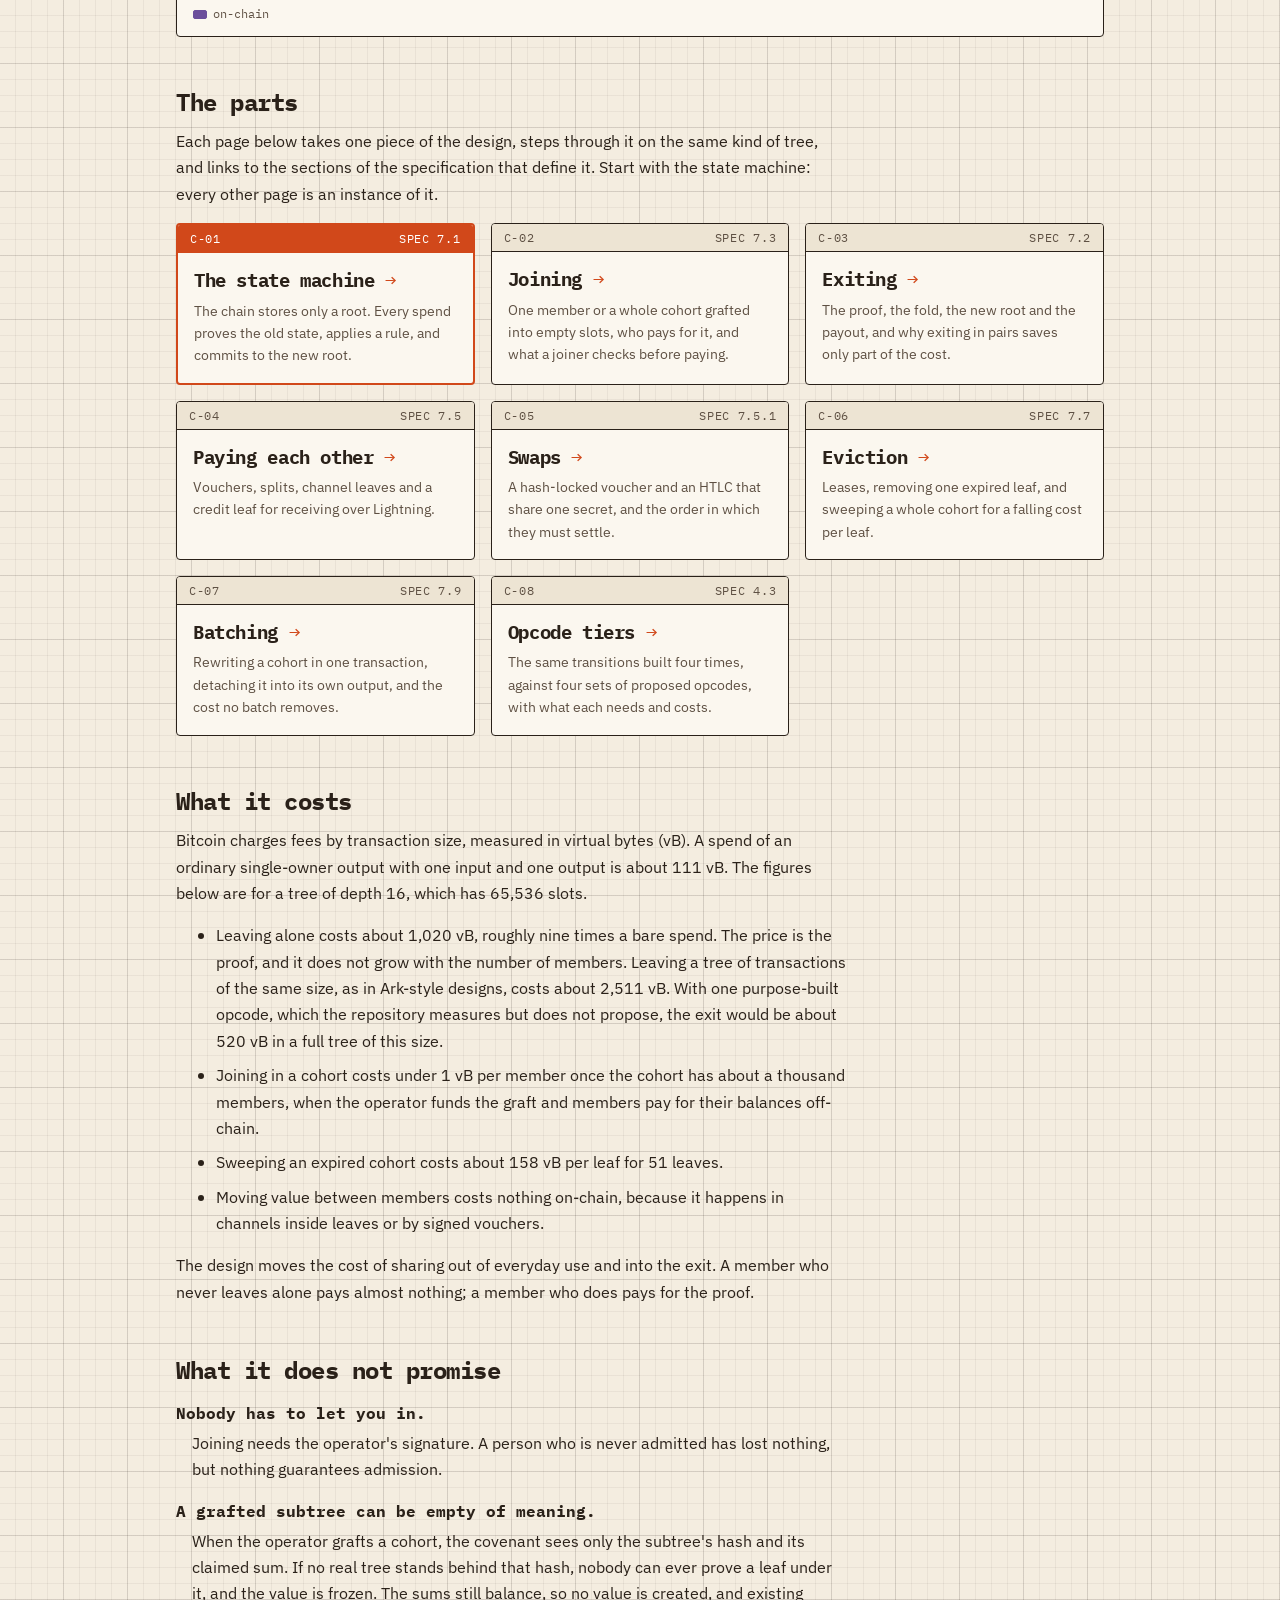
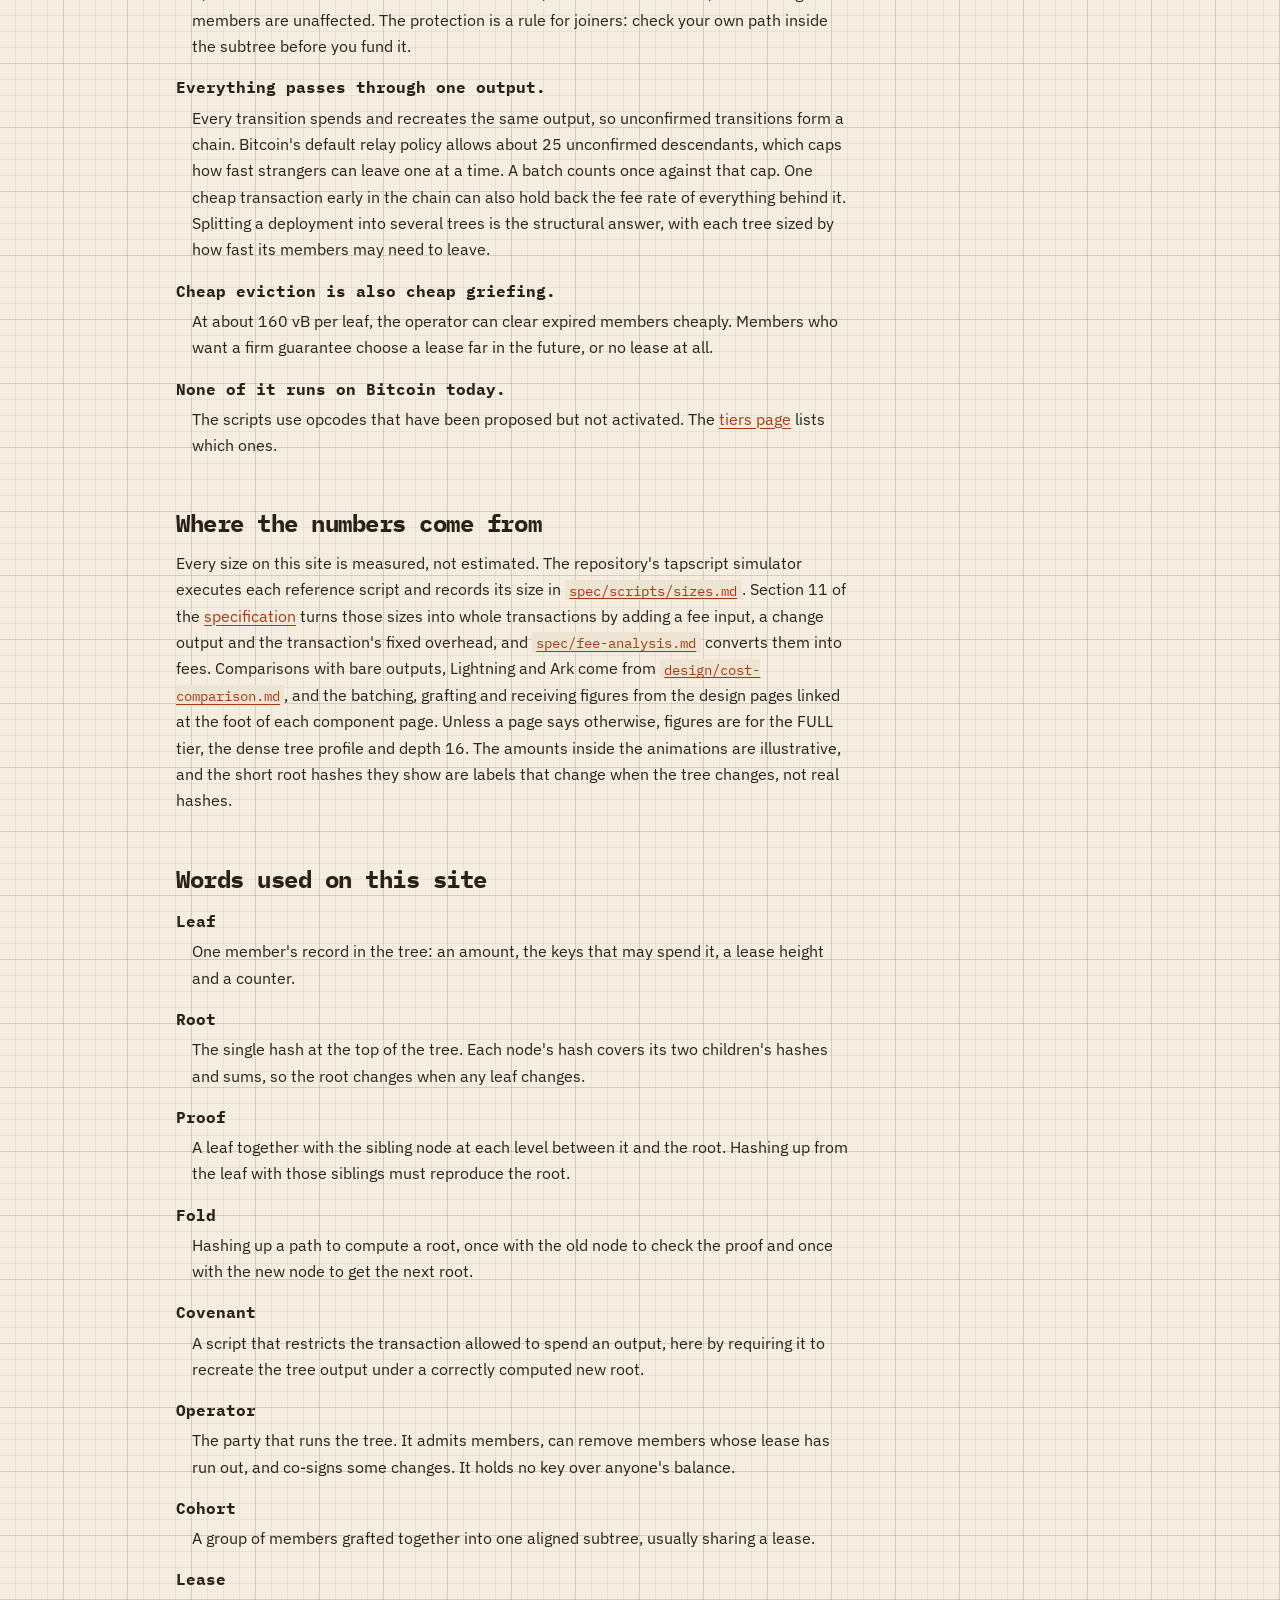
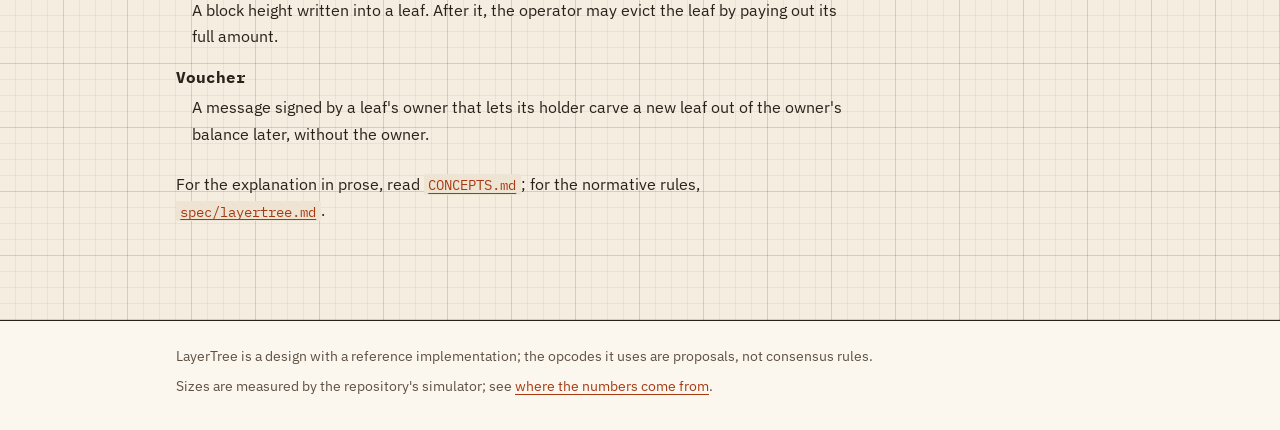
==== commit b3778987: "the native-opcode floor is 388 vB on a six-leaf tree, about 520 in a full depth-16 tree In this comm" ====
--- a/site/index.html
+++ b/site/index.html
@@ -190,7 +190,7 @@
     price is the proof, and it does not grow with the number of members. Leaving
     a tree of transactions of the same size, as in Ark-style designs, costs about
     2,511 vB. With one purpose-built opcode, which the repository measures but
-    does not propose, the exit would be about 388 vB.</li>
+    does not propose, the exit would be about 520 vB in a full tree of this size.</li>
     <li>Joining in a cohort costs under 1 vB per member once the cohort has about
     a thousand members, when the operator funds the graft and members pay for
     their balances off-chain.</li>
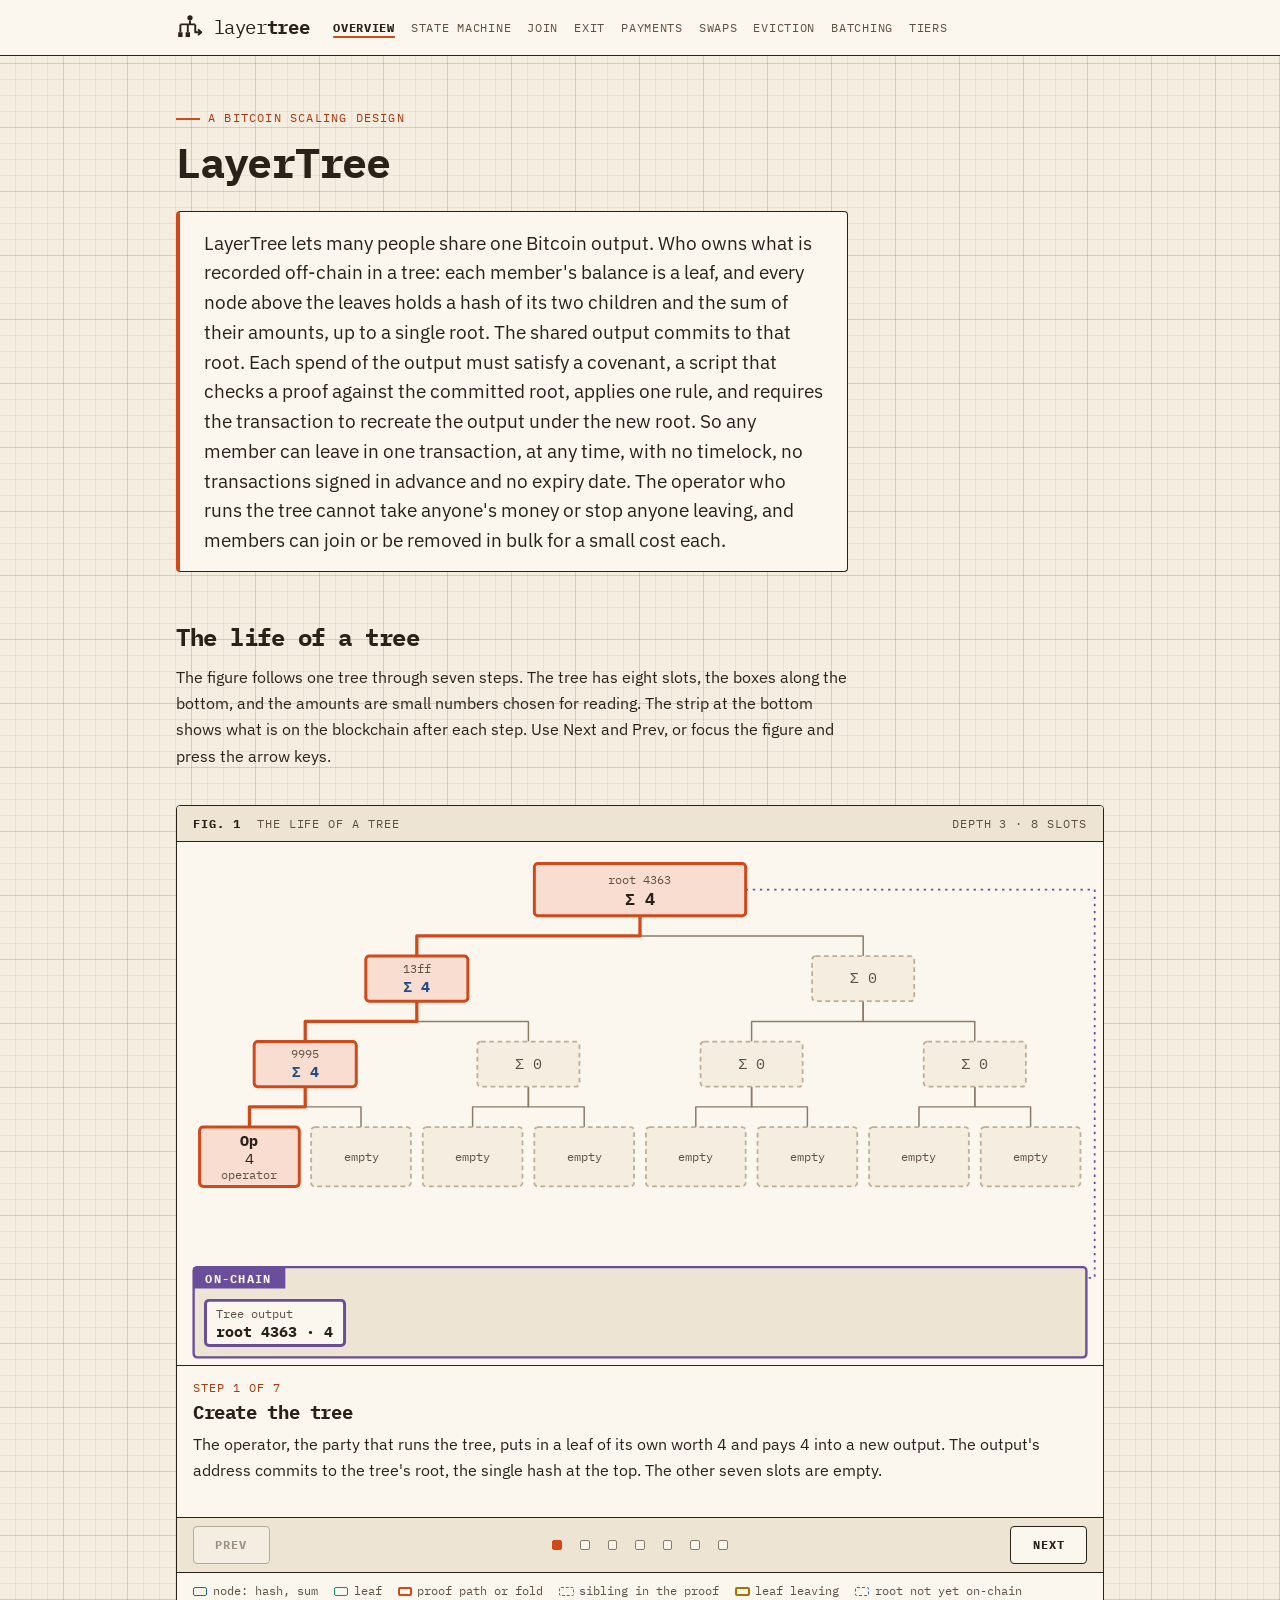
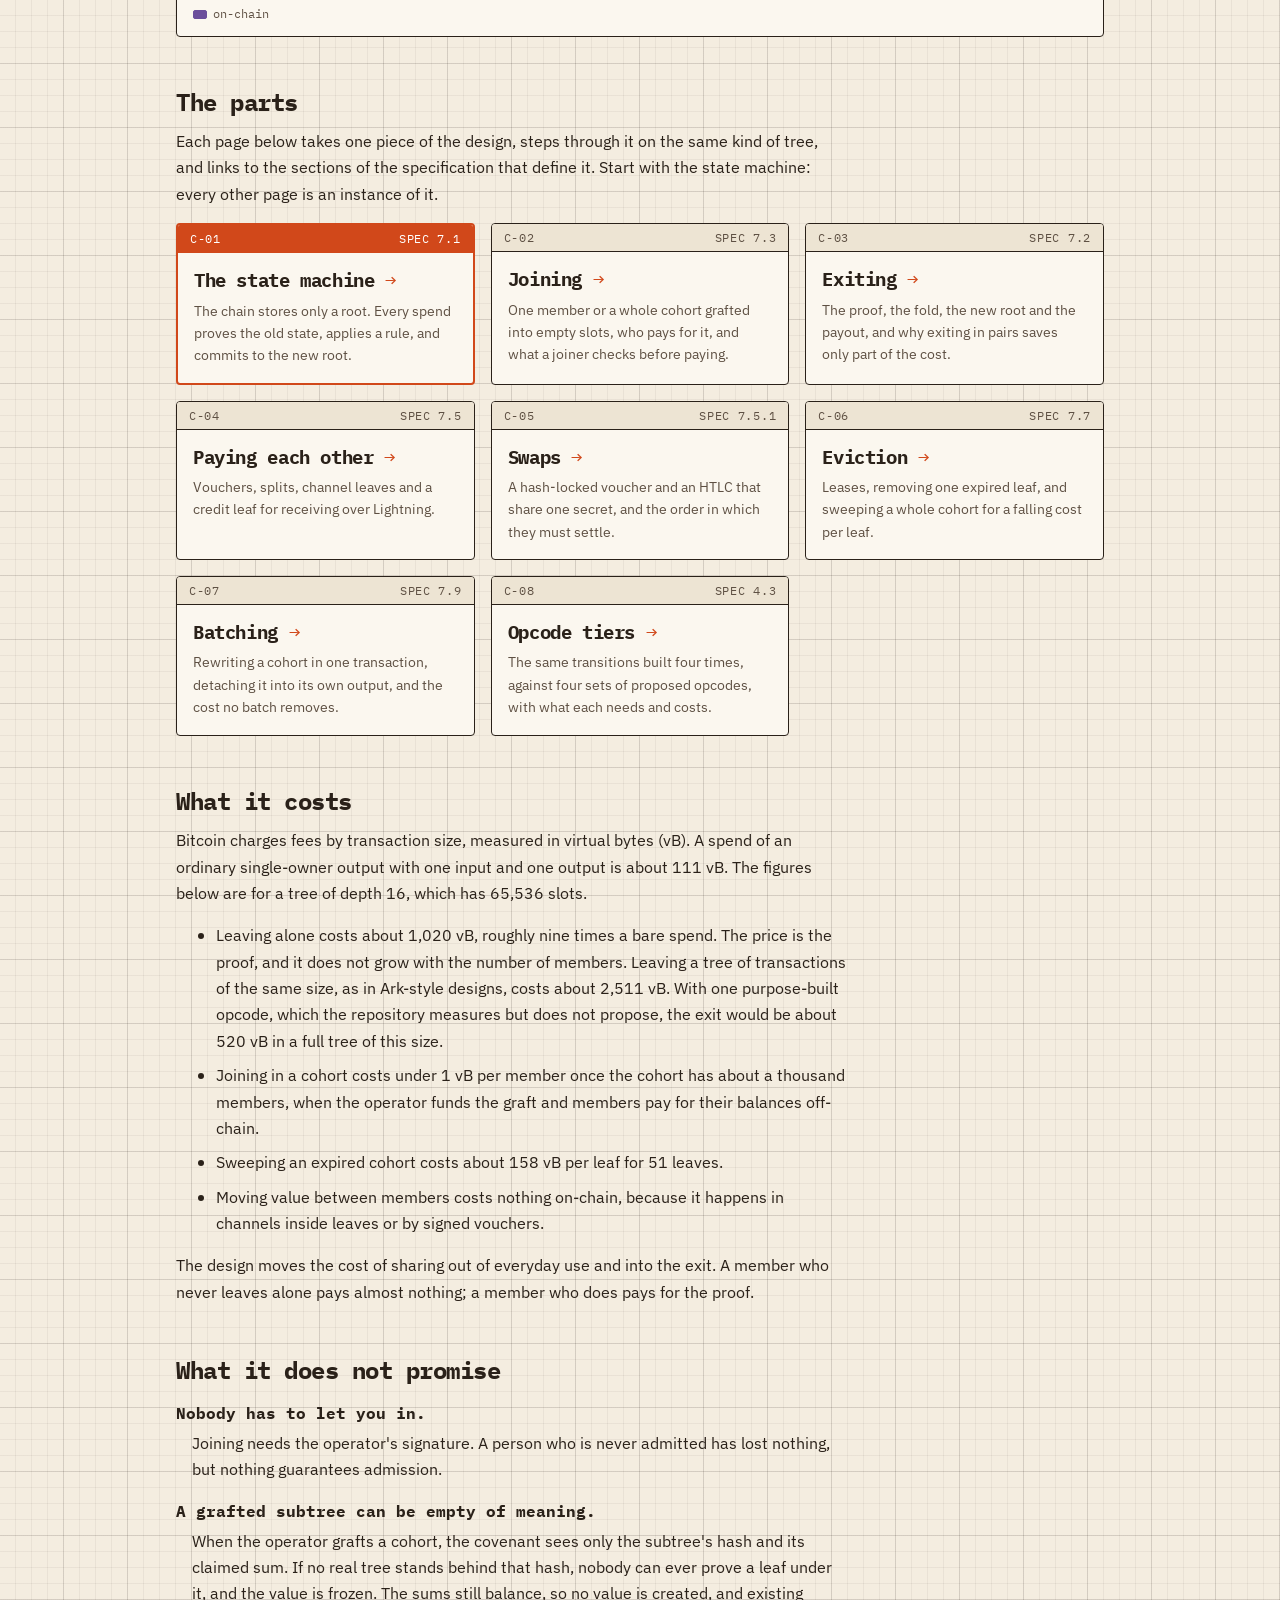
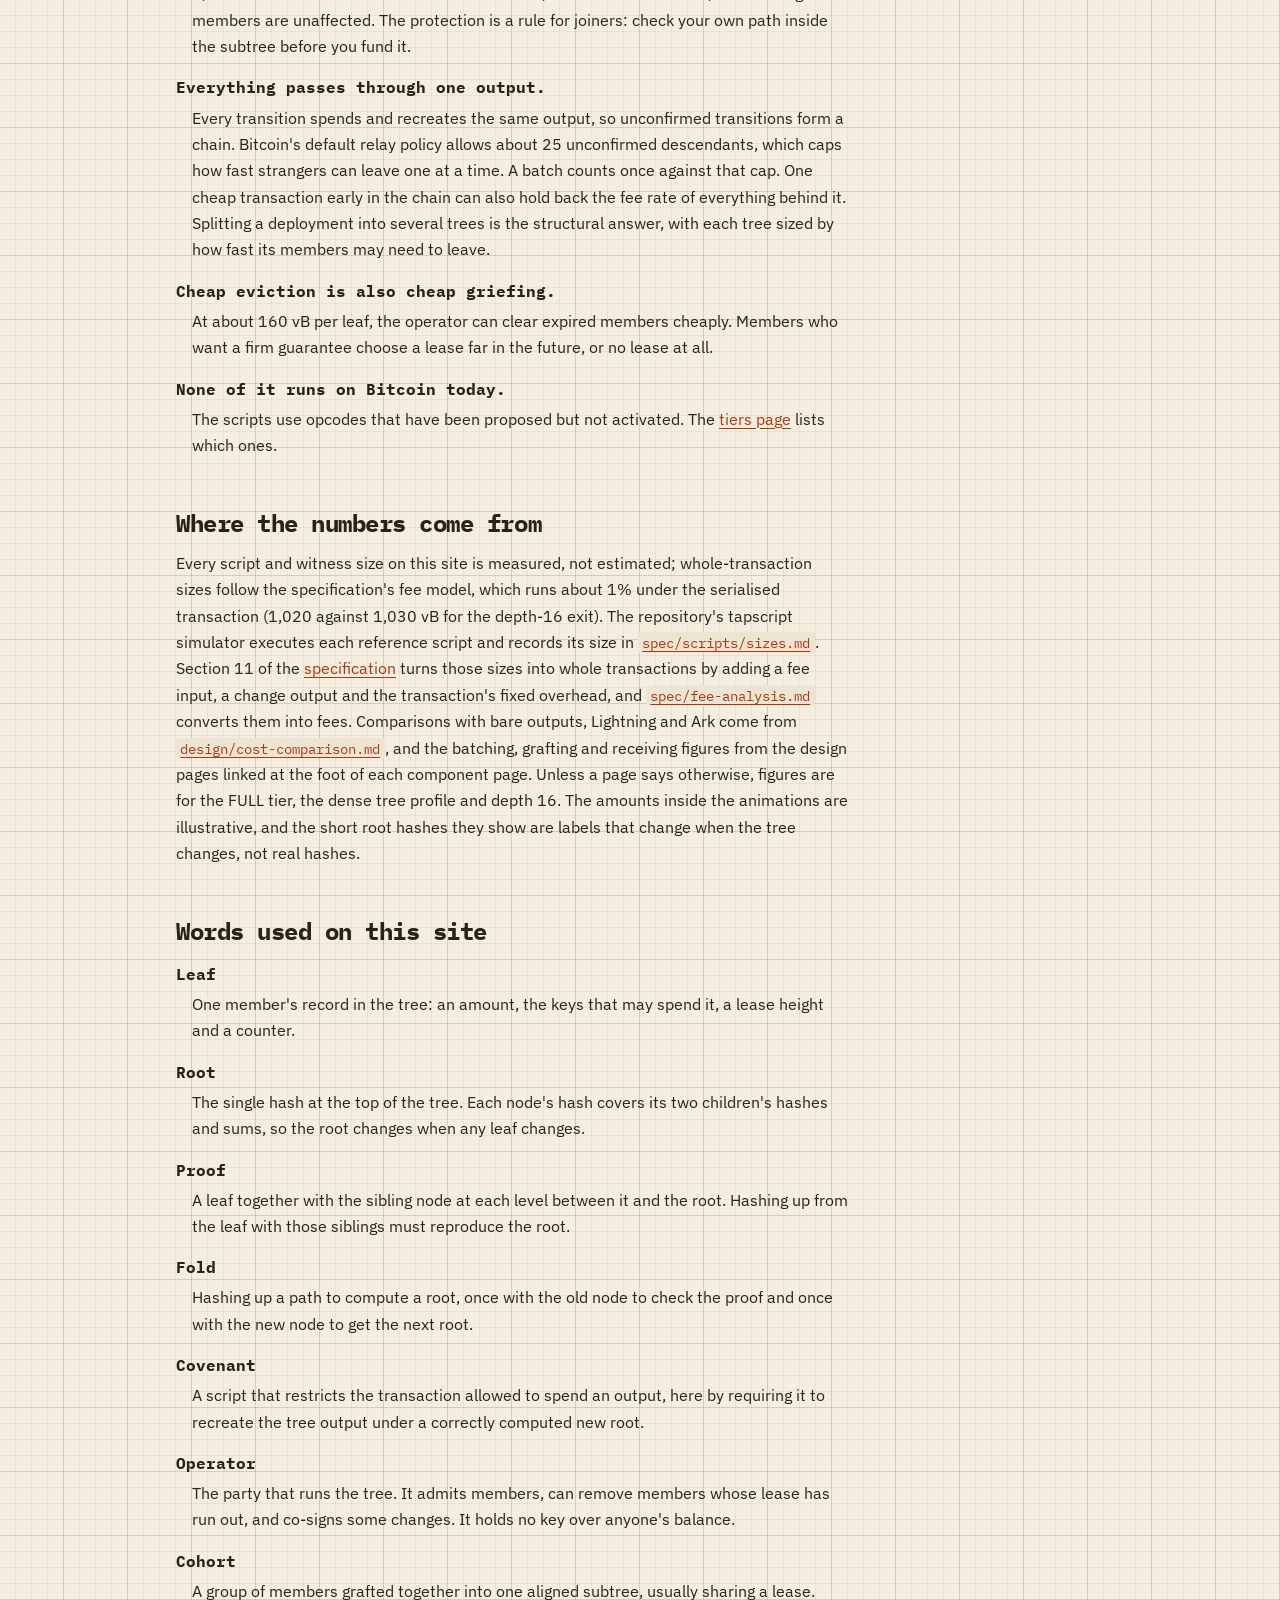
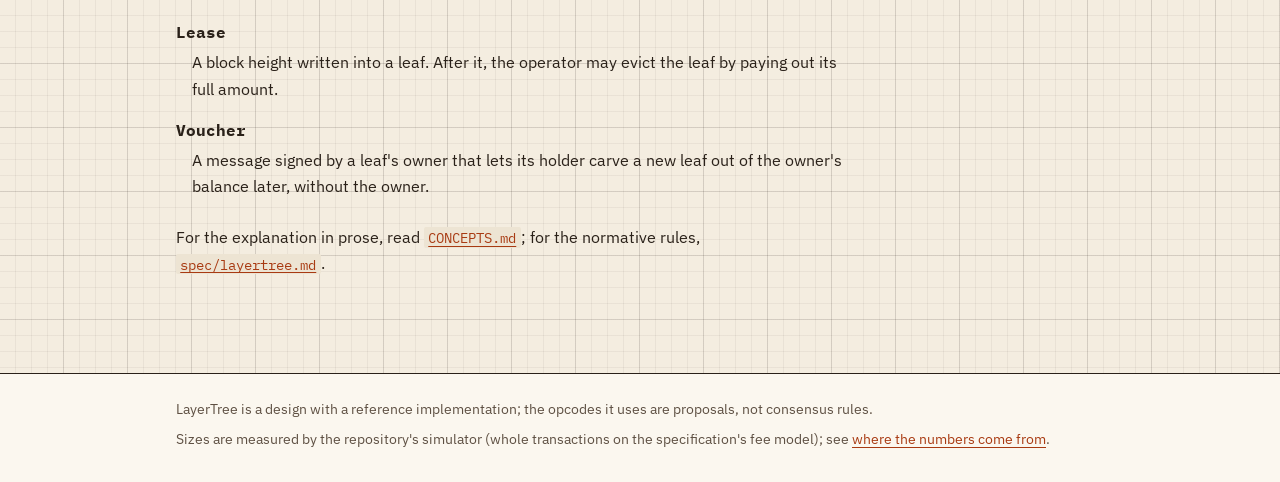
==== commit 98456eba: "paper+site: fix the contradictions a review pass found in round three In this commit, we act on the " ====
--- a/site/index.html
+++ b/site/index.html
@@ -232,7 +232,10 @@
   </dl>
 
   <h2 id="numbers">Where the numbers come from</h2>
-  <p>Every size on this site is measured, not estimated. The repository's
+  <p>Every script and witness size on this site is measured, not estimated;
+  whole-transaction sizes follow the specification's fee model, which runs
+  about 1% under the serialised transaction (1,020 against 1,030 vB for the
+  depth-16 exit). The repository's
   tapscript simulator executes each reference script and records its size in
   <a href="../spec/scripts/sizes.md"><code>spec/scripts/sizes.md</code></a>.
   Section 11 of the <a href="../spec/layertree.md">specification</a> turns those
@@ -280,7 +283,7 @@
 <footer class="site-footer">
   <div class="site-footer__inner">
     <p>LayerTree is a design with a reference implementation; the opcodes it uses are proposals, not consensus rules.</p>
-    <p>Sizes are measured by the repository's simulator; see <a href="#numbers">where the numbers come from</a>.</p>
+    <p>Sizes are measured by the repository's simulator (whole transactions on the specification's fee model); see <a href="#numbers">where the numbers come from</a>.</p>
   </div>
 </footer>
 <script src="js/tree-anim.js"></script>
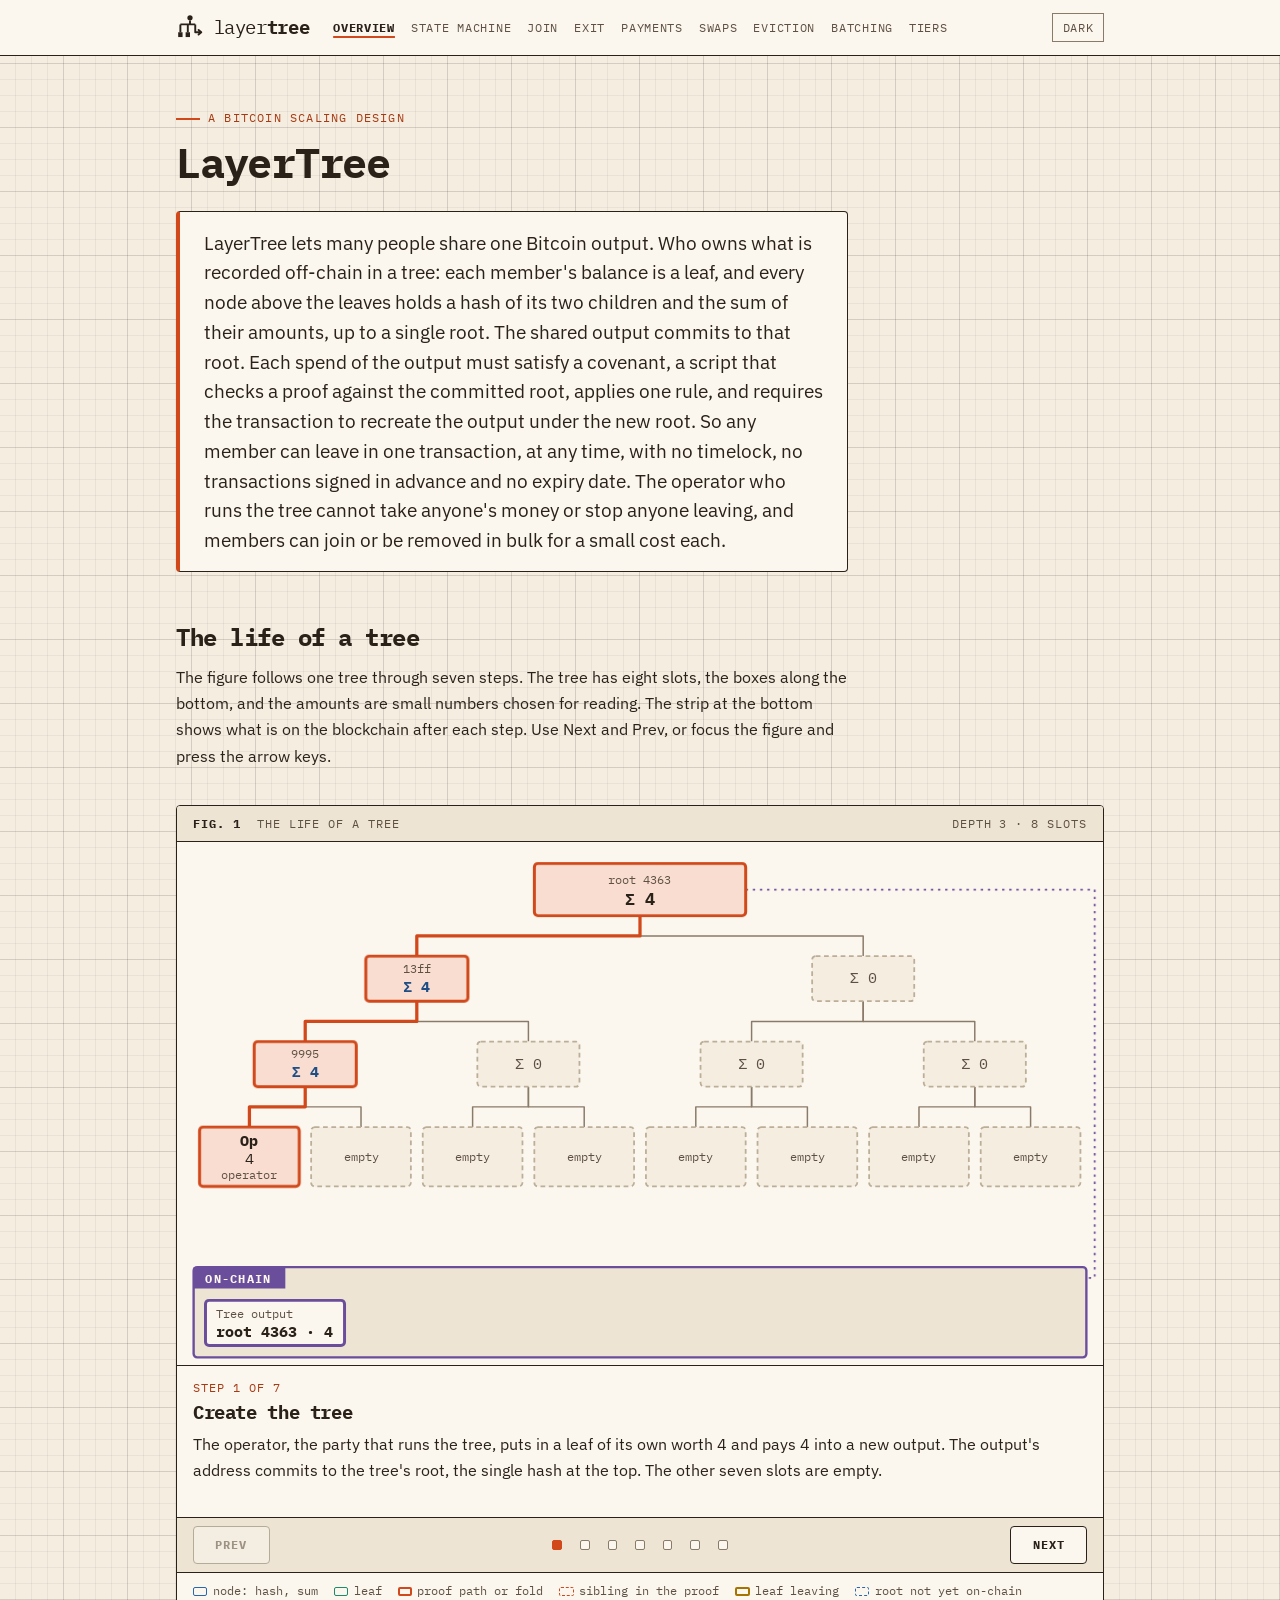
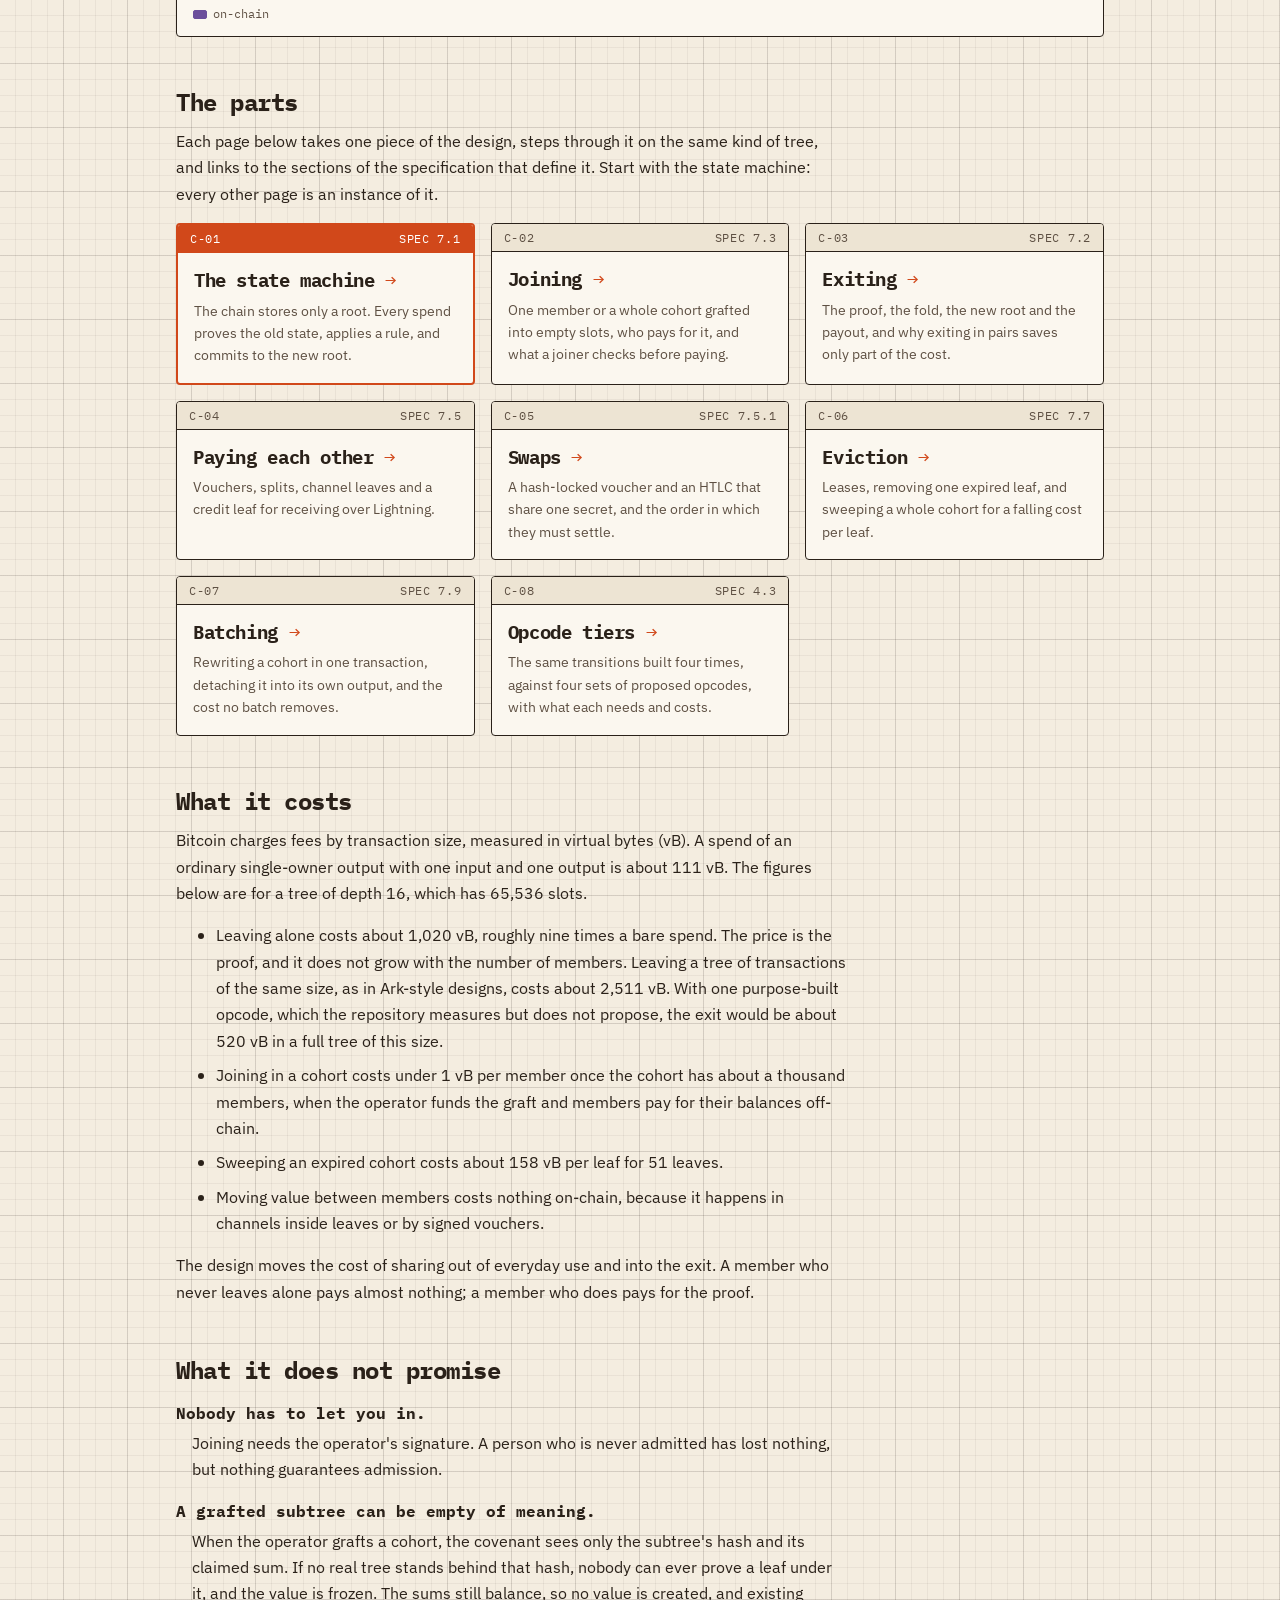
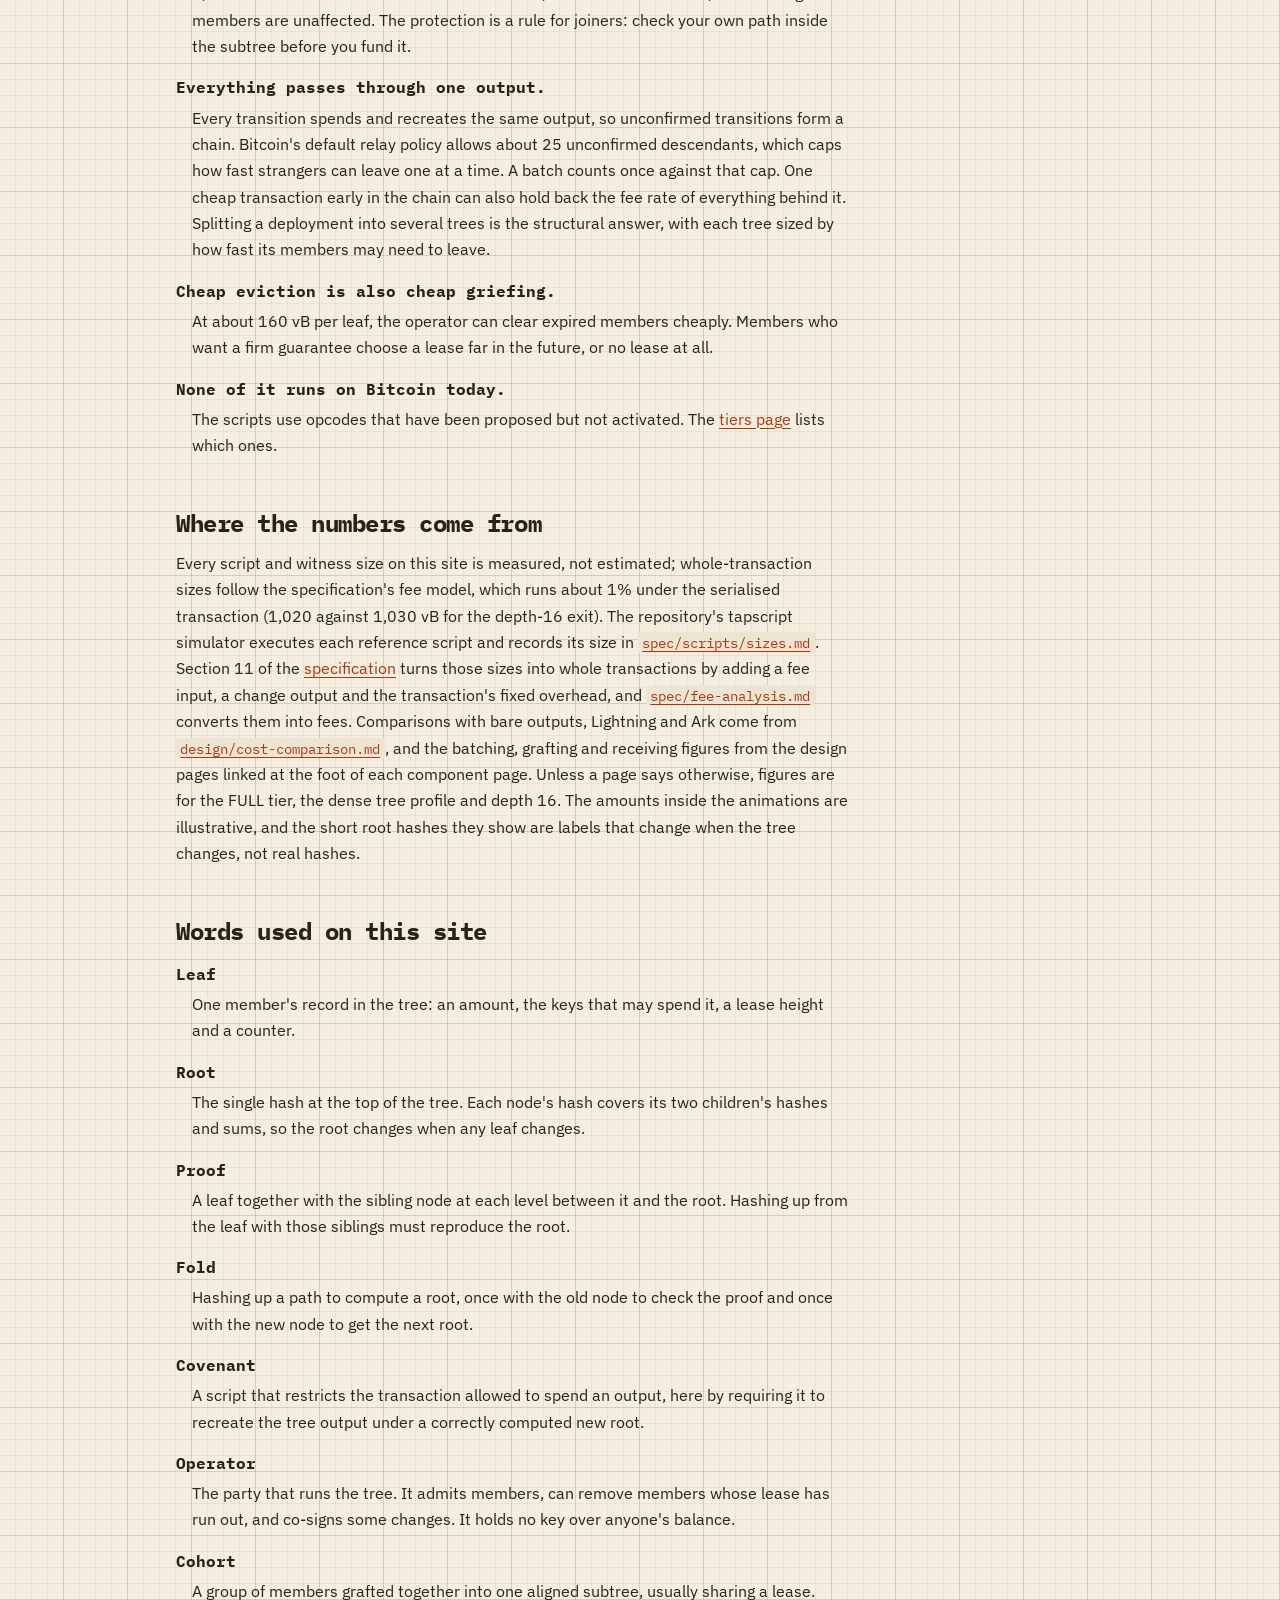
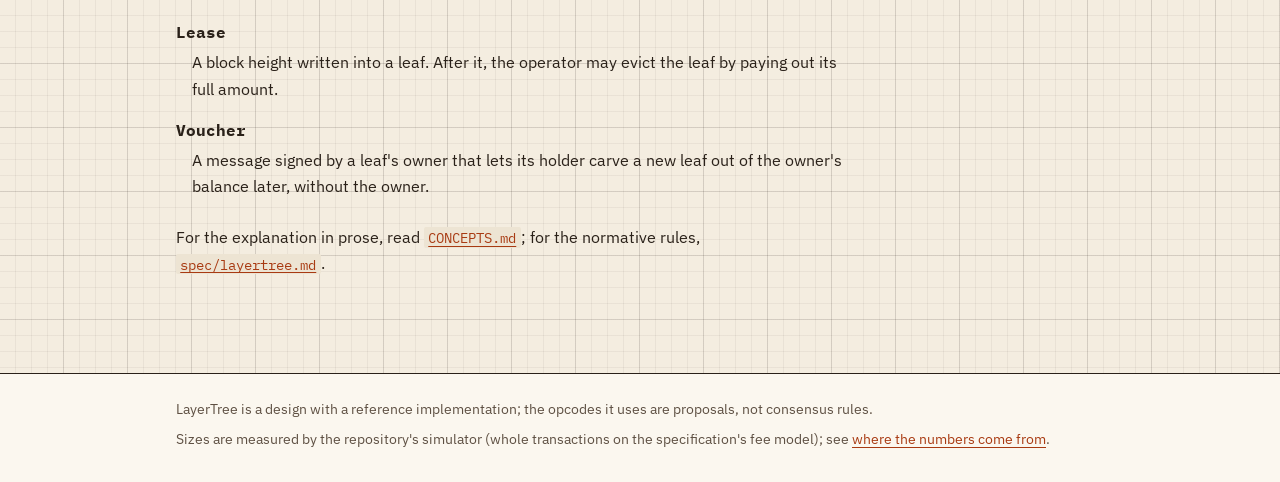
==== commit 02346109: "site: default to light mode and add a dark-mode toggle In this commit, we stop following prefers-col" ====
--- a/site/index.html
+++ b/site/index.html
@@ -9,8 +9,10 @@
 <link rel="stylesheet" href="https://fonts.googleapis.com/css2?family=IBM+Plex+Mono:wght@400;700&amp;family=IBM+Plex+Sans:ital,wght@0,400;0,600;1,400&amp;display=swap">
 <title>LayerTree explained</title>
 <meta name="description" content="An interactive explainer for LayerTree: one shared Bitcoin output, an off-chain Merkle-sum tree, and covenants that let any member leave in one transaction.">
+<script>try{if(localStorage.getItem("layertree-theme")==="dark")document.documentElement.setAttribute("data-theme","dark")}catch(e){}</script>
 <link rel="stylesheet" href="css/tokens.css">
 <link rel="stylesheet" href="css/site.css">
+<script src="js/theme.js" defer></script>
 </head>
 <body>
 <a class="skip-link" href="#main">Skip to content</a>
@@ -30,6 +32,7 @@
         <li><a href="components/tiers.html">Tiers</a></li>
       </ul>
     </nav>
+    <button type="button" class="theme-toggle" aria-pressed="false">Dark</button>
   </div>
 </header>
 
--- a/site/css/tokens.css
+++ b/site/css/tokens.css
@@ -100,39 +100,8 @@
   --motion-ease: cubic-bezier(0.2, 0, 0, 1);
 }
 
-@media (prefers-color-scheme: dark) {
-  :root:not([data-theme="light"]) {
-    --color-bg: #1a1612;
-    --color-surface: #221d18;
-    --color-surface-2: #2b251e;
-    --color-text: #f0e7d8;
-    --color-text-muted: #bbae9c;
-    --color-border: #3d352c;
-    --color-border-strong: #85786a;
-    --color-rule: #a69886;
-    --color-grid-minor: rgba(240, 231, 216, 0.045);
-    --color-grid-major: rgba(240, 231, 216, 0.09);
-    --color-link: #f2845d;
-    --color-accent: #ec6236;
-    --color-accent-soft: #48261b;
-    --color-accent-ink: #1a1612;
-    --color-sibling: #ec6236;
-    --color-sibling-soft: #221d18;
-    --color-node: #5a8fd0;
-    --color-node-sum: #9dbfea;
-    --color-leaf: #38a586;
-    --color-leaf-exit: #b98418;
-    --color-chain: #9b82d4;
-    --color-good: #5bb56a;
-    --color-good-soft: #1f3121;
-    --color-bad: #f08070;
-    --color-bad-soft: #43201b;
-    --color-pending: #5a8fd0;
-    --color-empty: #5e5448;
-    --color-focus: #8fb5e6;
-  }
-}
-
+/* Dark theme, chosen with the header toggle (js/theme.js). Light is the
+   default whatever the OS prefers. */
 :root[data-theme="dark"] {
   --color-bg: #1a1612;
   --color-surface: #221d18;
--- a/site/css/site.css
+++ b/site/css/site.css
@@ -92,14 +92,27 @@
 .site-name b { font-weight: 700; }
 .site-name img { width: 28px; height: 28px; display: block; flex: none; }
 .site-name .logo-dark { display: none; }
-@media (prefers-color-scheme: dark) {
-  :root:not([data-theme="light"]) .site-name .logo-light { display: none; }
-  :root:not([data-theme="light"]) .site-name .logo-dark { display: block; }
-}
 :root[data-theme="dark"] .site-name .logo-light { display: none; }
 :root[data-theme="dark"] .site-name .logo-dark { display: block; }
 
 .site-nav { flex: 1 1 24rem; }
+
+/* Theme toggle: light by default, dark on request (js/theme.js). */
+.theme-toggle {
+  flex: none;
+  font: inherit;
+  font-family: var(--font-mono);
+  font-size: var(--text-xs);
+  letter-spacing: 0.06em;
+  text-transform: uppercase;
+  color: var(--color-text-muted);
+  background: transparent;
+  border: var(--border-width) solid var(--color-border-strong);
+  padding: 0.25rem 0.6rem;
+  cursor: pointer;
+}
+.theme-toggle:hover { color: var(--color-text); border-color: var(--color-text); }
+.theme-toggle:focus-visible { outline: 2px solid var(--color-focus); outline-offset: 2px; }
 .site-nav ul {
   list-style: none;
   margin: 0;
@@ -623,5 +636,5 @@
 
 @media print {
   body { background-image: none; }
-  .ta-controls, .site-nav { display: none; }
-}
+  .ta-controls, .site-nav, .theme-toggle { display: none; }
+}
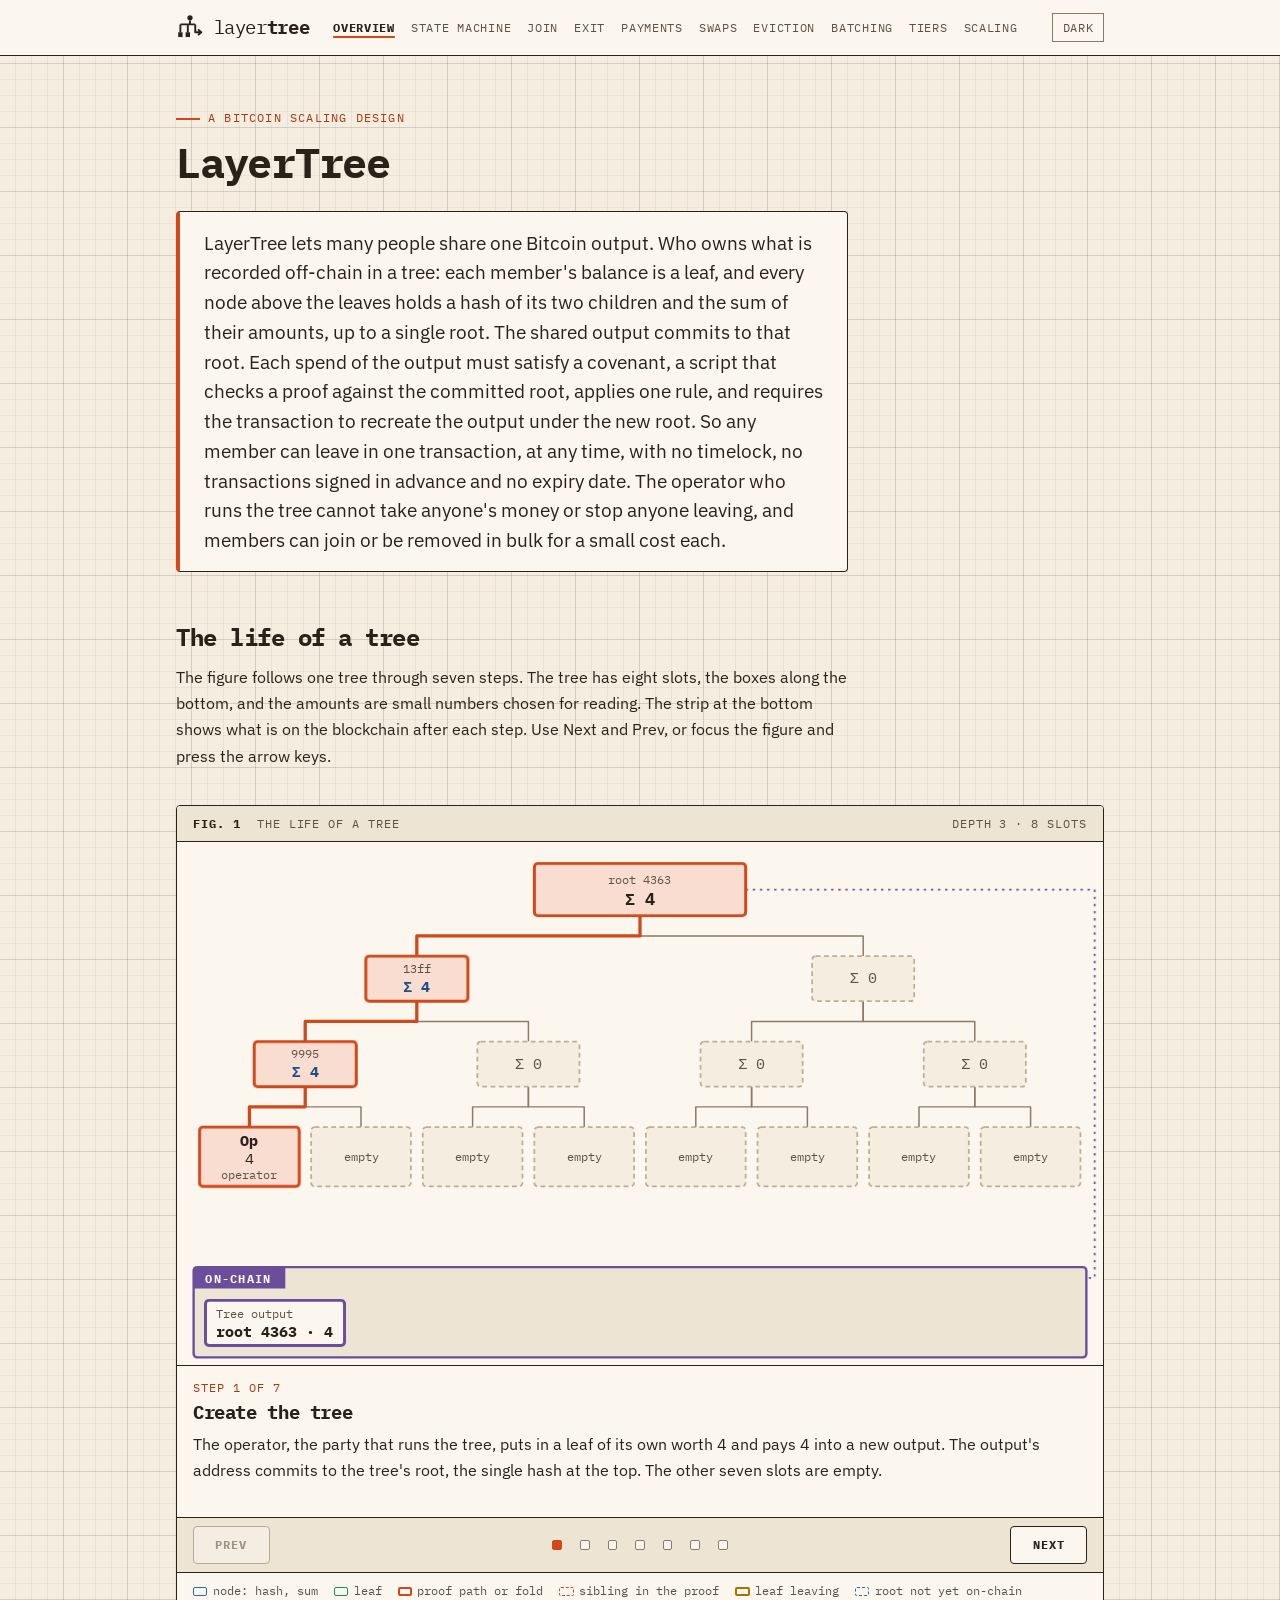
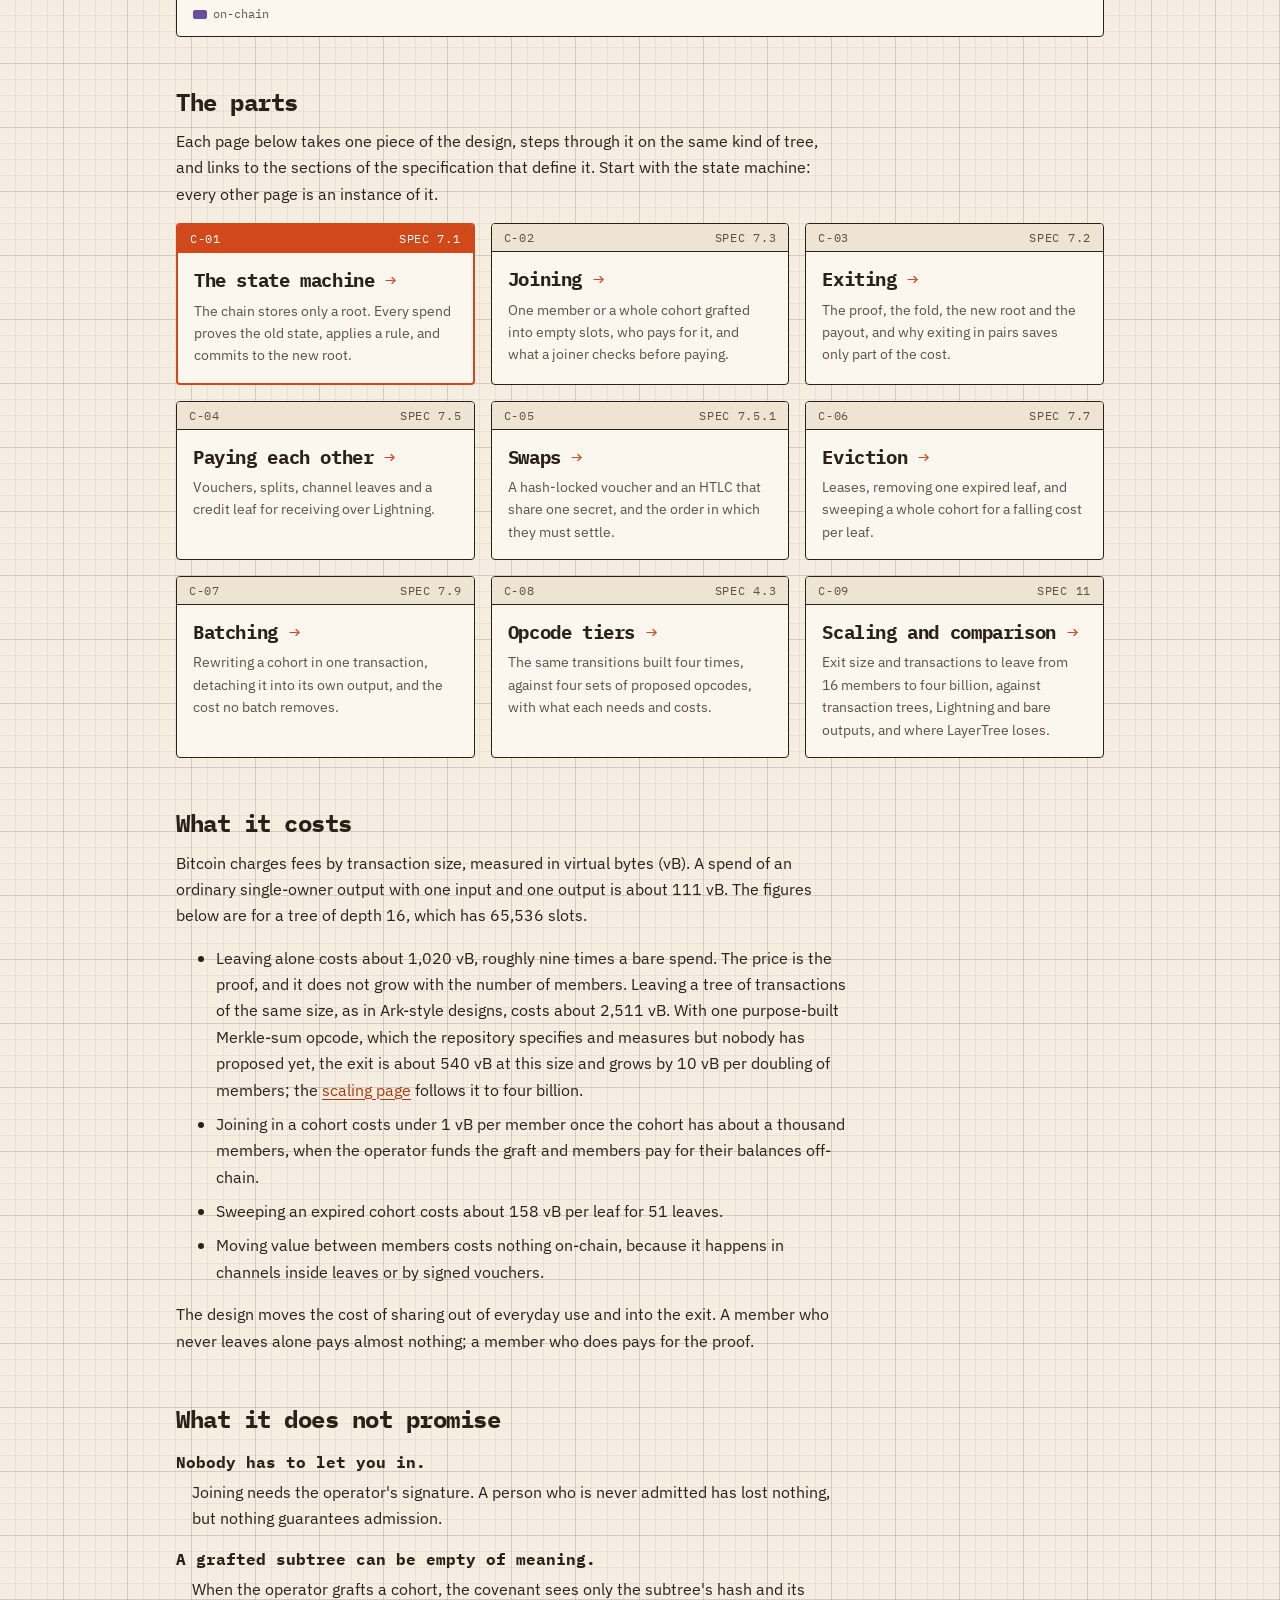
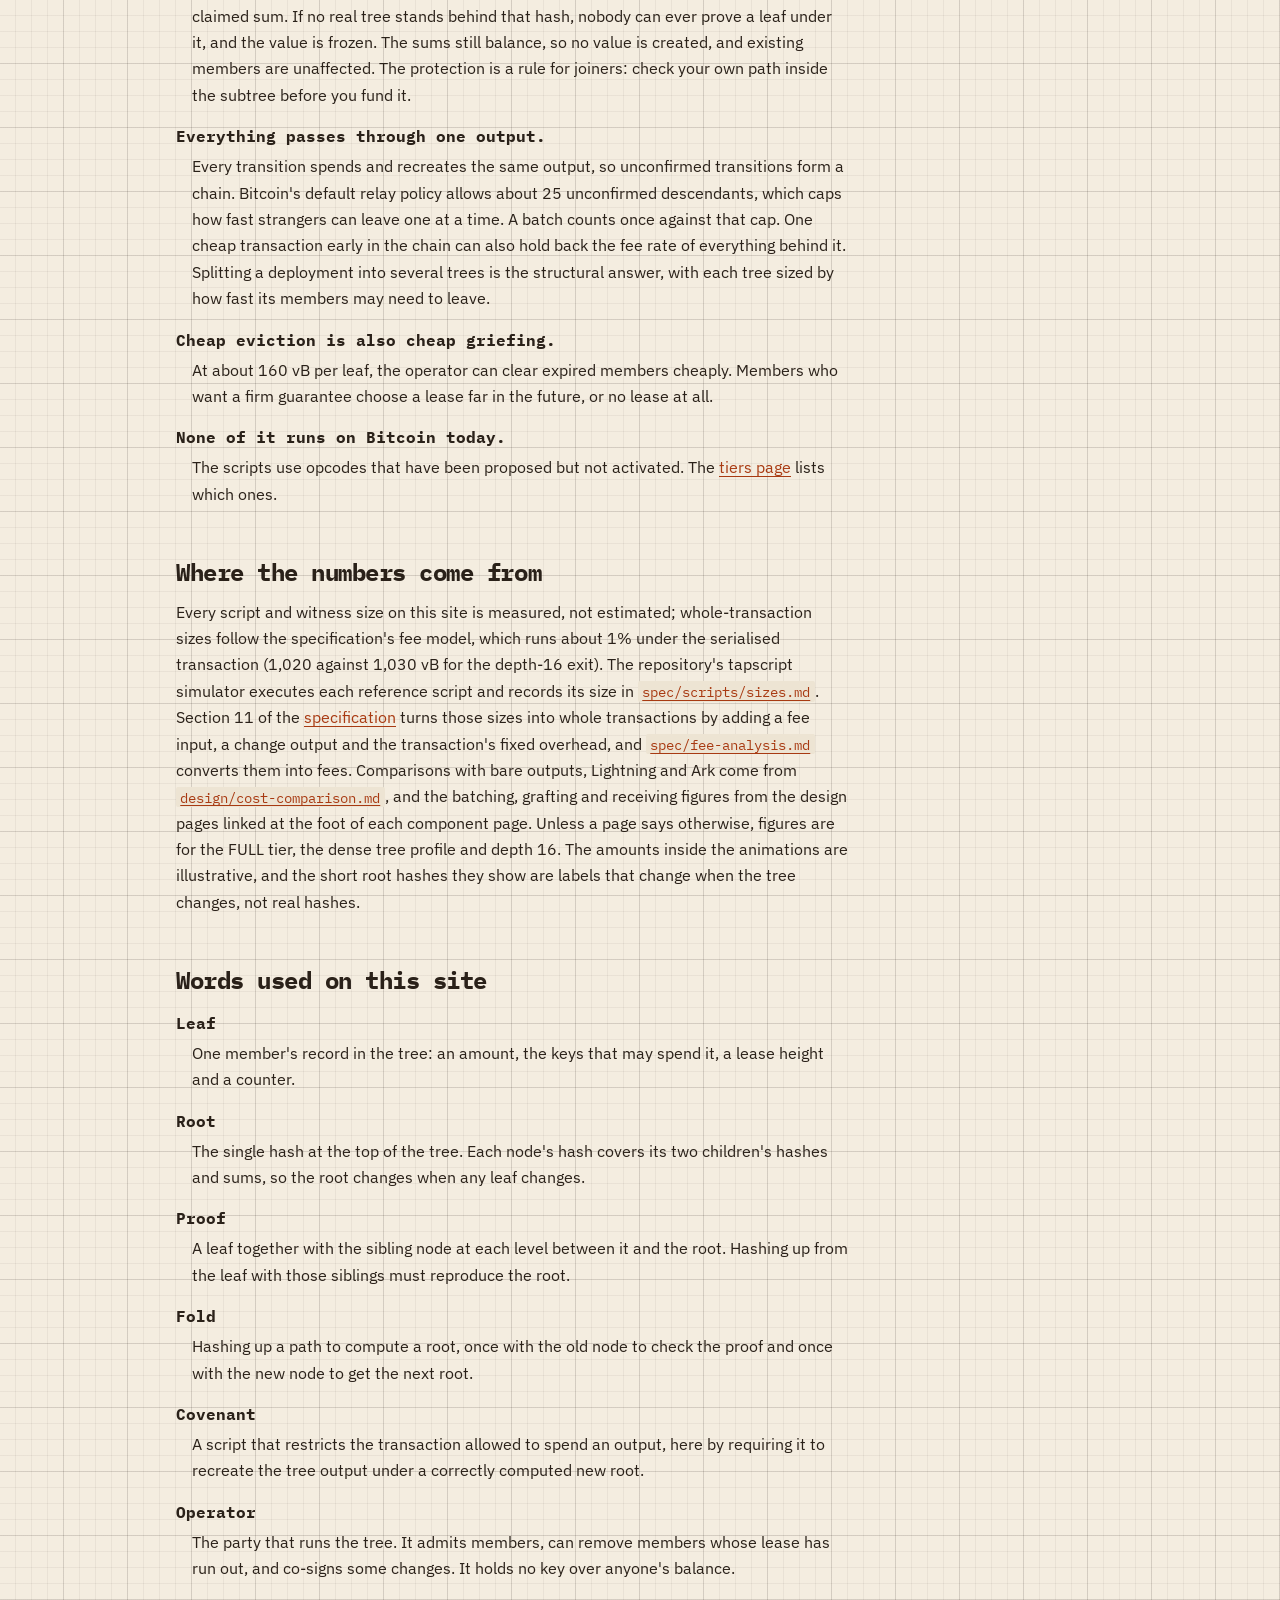
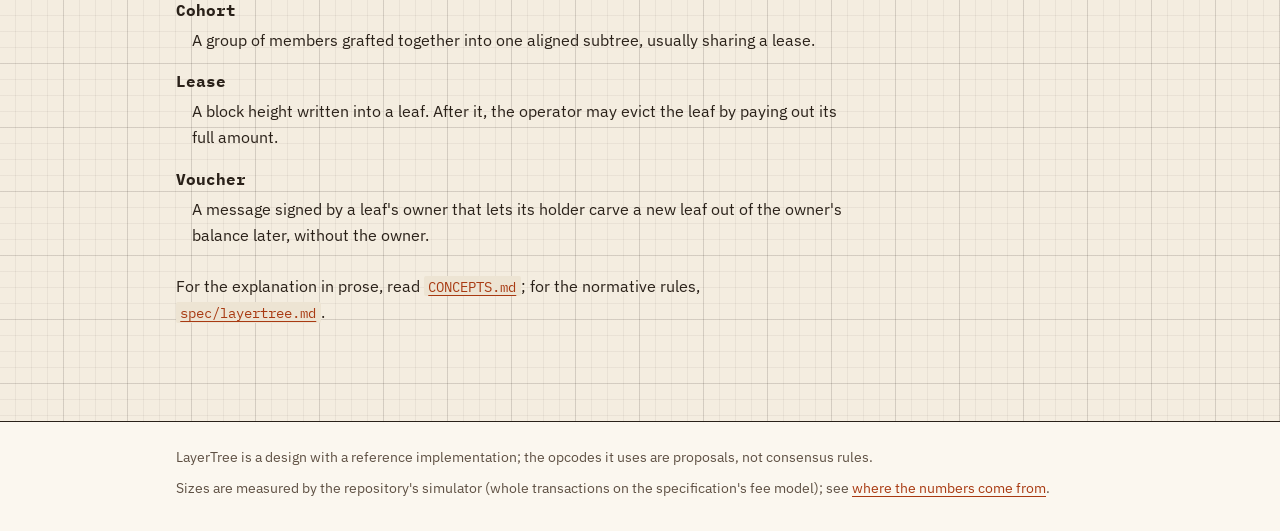
==== commit b471e2d2: "site: add a scaling and comparison page In this commit, we add components/scaling.html, which compar" ====
--- a/site/index.html
+++ b/site/index.html
@@ -30,6 +30,7 @@
         <li><a href="components/evict.html">Eviction</a></li>
         <li><a href="components/batching.html">Batching</a></li>
         <li><a href="components/tiers.html">Tiers</a></li>
+        <li><a href="components/scaling.html">Scaling</a></li>
       </ul>
     </nav>
     <button type="button" class="theme-toggle" aria-pressed="false">Dark</button>
@@ -181,6 +182,10 @@
       <span class="card__ref" aria-hidden="true"><span>C-08</span><span>SPEC 4.3</span></span>
       <span class="card__title">Opcode tiers</span>
       <span class="card__body">The same transitions built four times, against four sets of proposed opcodes, with what each needs and costs.</span></a></li>
+    <li><a class="card" href="components/scaling.html">
+      <span class="card__ref" aria-hidden="true"><span>C-09</span><span>SPEC 11</span></span>
+      <span class="card__title">Scaling and comparison</span>
+      <span class="card__body">Exit size and transactions to leave from 16 members to four billion, against transaction trees, Lightning and bare outputs, and where LayerTree loses.</span></a></li>
   </ul>
 
   <h2 id="cost">What it costs</h2>
@@ -192,8 +197,10 @@
     <li>Leaving alone costs about 1,020 vB, roughly nine times a bare spend. The
     price is the proof, and it does not grow with the number of members. Leaving
     a tree of transactions of the same size, as in Ark-style designs, costs about
-    2,511 vB. With one purpose-built opcode, which the repository measures but
-    does not propose, the exit would be about 520 vB in a full tree of this size.</li>
+    2,511 vB. With one purpose-built Merkle-sum opcode, which the repository
+    specifies and measures but nobody has proposed yet, the exit is about 540 vB
+    at this size and grows by 10 vB per doubling of members; the
+    <a href="components/scaling.html">scaling page</a> follows it to four billion.</li>
     <li>Joining in a cohort costs under 1 vB per member once the cohort has about
     a thousand members, when the operator funds the graft and members pay for
     their balances off-chain.</li>
--- a/site/css/site.css
+++ b/site/css/site.css
@@ -240,6 +240,16 @@
   background: var(--color-surface-2);
   border-bottom: var(--border-width) solid var(--color-rule);
 }
+tbody th[scope="row"] {
+  font-family: var(--font-body);
+  font-size: var(--text-sm);
+  font-weight: 600;
+  letter-spacing: 0;
+  text-transform: none;
+  background: transparent;
+  border-bottom: var(--border-width) solid var(--color-border);
+}
+tr:last-child th[scope="row"] { border-bottom: 0; }
 td.num, th.num { text-align: right; font-family: var(--font-mono); font-variant-numeric: tabular-nums; white-space: nowrap; }
 th.num { font-size: var(--text-xs); }
 
@@ -634,6 +644,50 @@
   figure svg { padding: var(--space-2); }
 }
 
+/* Scaling page: line charts and the size calculator (js/scaling.js). */
+
+.chart svg { width: 100%; }
+.chart .ch-grid line { stroke: var(--color-border); stroke-width: 1; }
+.chart .ch-grid line.ch-mark { stroke: var(--color-border-strong); stroke-dasharray: 3 3; }
+.chart text { font-family: var(--font-mono); fill: var(--color-text-muted); }
+.chart .ch-tick { font-size: var(--svg-text-sm); }
+.chart .ch-label { font-size: var(--svg-text-sm); letter-spacing: 0.04em; }
+.chart .ch-end { font-size: var(--svg-text-sm); font-weight: 700; }
+.chart .ch-line { fill: none; stroke-width: var(--stroke-strong); stroke-linejoin: round; }
+.chart .ch-line.is-dash { stroke-dasharray: 6 4; stroke-width: var(--stroke); }
+.chart .s-lt { stroke: var(--color-accent); fill: var(--color-accent); }
+.chart .s-full { stroke: var(--color-node); fill: var(--color-node); }
+.chart .s-ark { stroke: var(--color-chain); fill: var(--color-chain); }
+.chart .s-ln { stroke: var(--color-leaf); fill: var(--color-leaf); }
+.chart .s-bare { stroke: var(--color-text-muted); fill: var(--color-text-muted); }
+.chart .ch-line.s-lt, .chart .ch-line.s-full, .chart .ch-line.s-ark,
+.chart .ch-line.s-ln, .chart .ch-line.s-bare { fill: none; }
+
+.calc { max-width: var(--wide); }
+main > .calc { max-width: var(--wide); }
+.calc__controls {
+  display: grid;
+  grid-template-columns: auto 1fr;
+  gap: var(--space-2) var(--space-4);
+  align-items: center;
+  margin: 0 0 var(--space-4);
+  font-family: var(--font-mono);
+  font-size: var(--text-sm);
+}
+.calc__controls input[type="range"] { width: 100%; accent-color: var(--color-accent); }
+.calc__controls output { grid-column: 2; font-weight: 700; color: var(--color-text); }
+.calc__controls select {
+  justify-self: start;
+  font: inherit;
+  color: var(--color-text);
+  background: var(--color-surface);
+  border: var(--border-width) solid var(--color-border-strong);
+  padding: 0.2rem 0.4rem;
+}
+.calc__note { color: var(--color-text-muted); font-size: var(--text-sm); }
+tr.is-ours th, tr.is-ours td { background: var(--color-accent-soft); font-weight: 700; }
+.loses li { margin-bottom: var(--space-3); }
+
 @media print {
   body { background-image: none; }
   .ta-controls, .site-nav, .theme-toggle { display: none; }
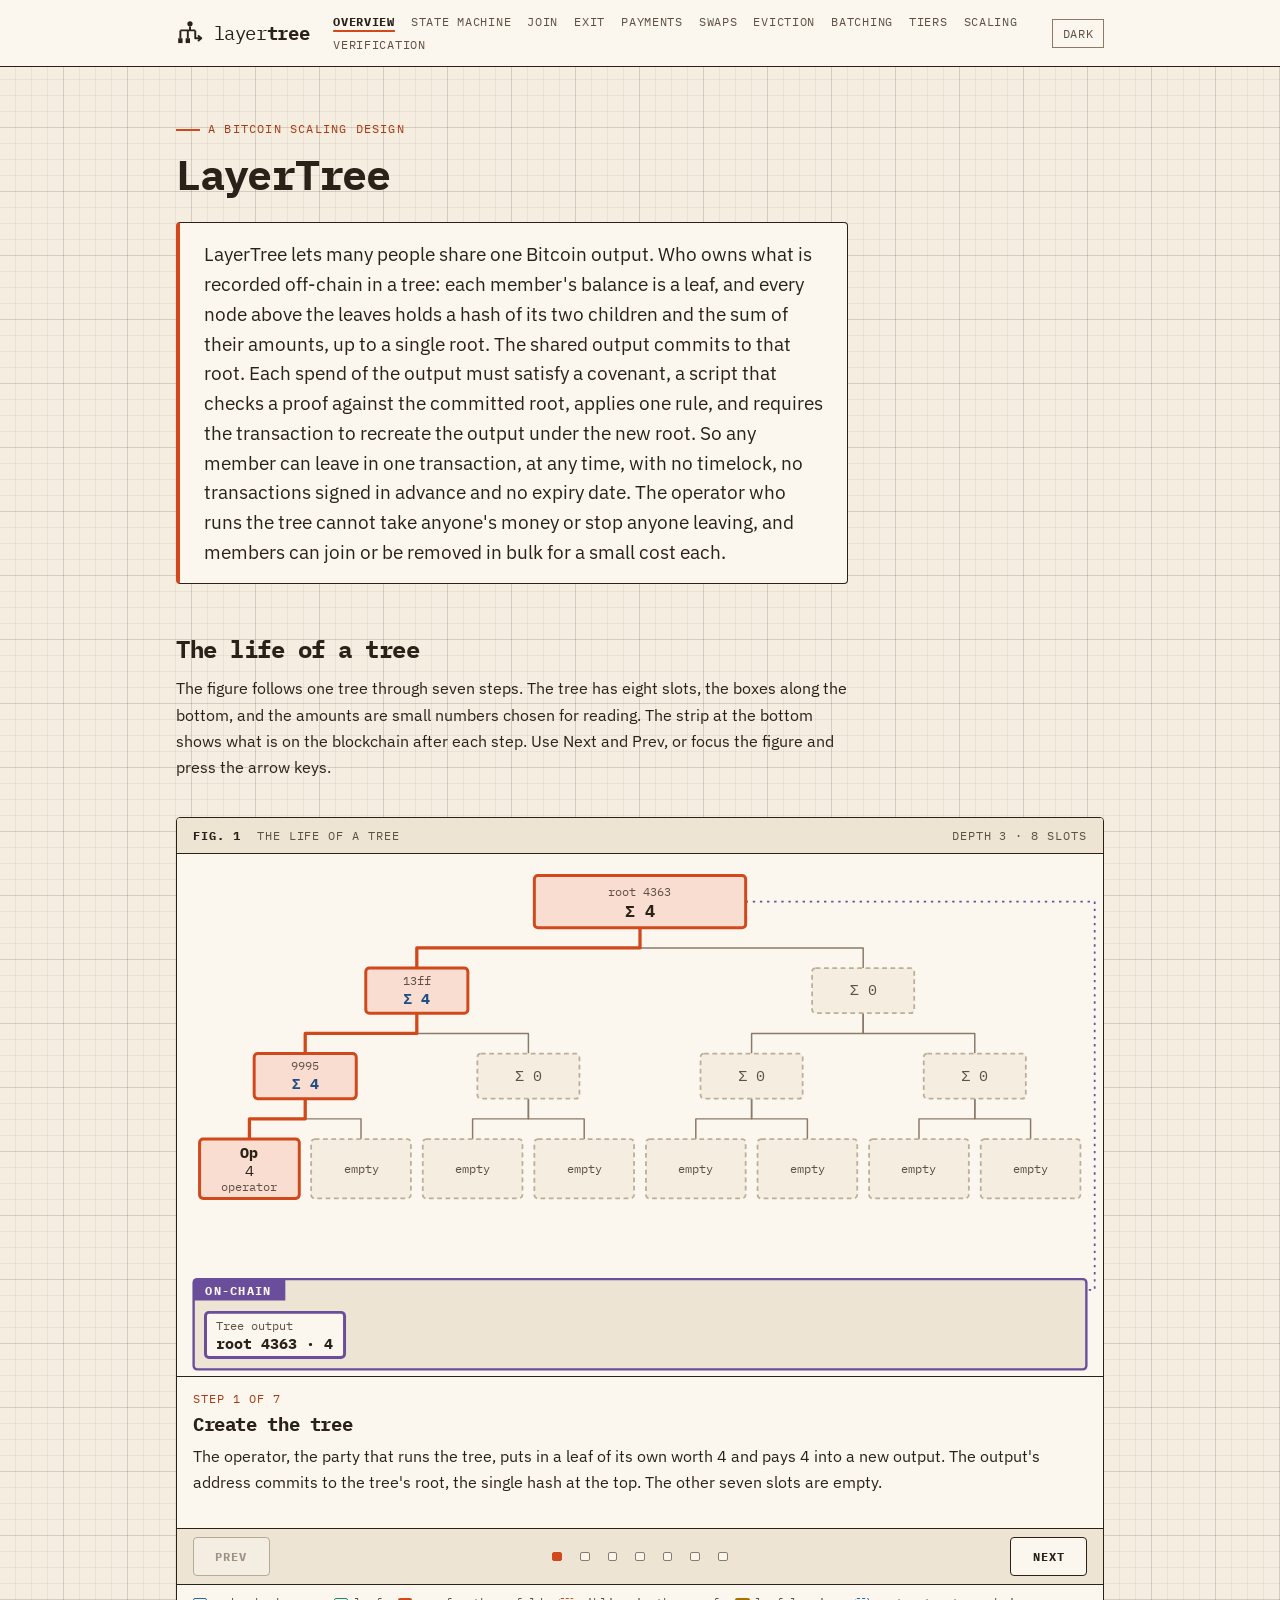
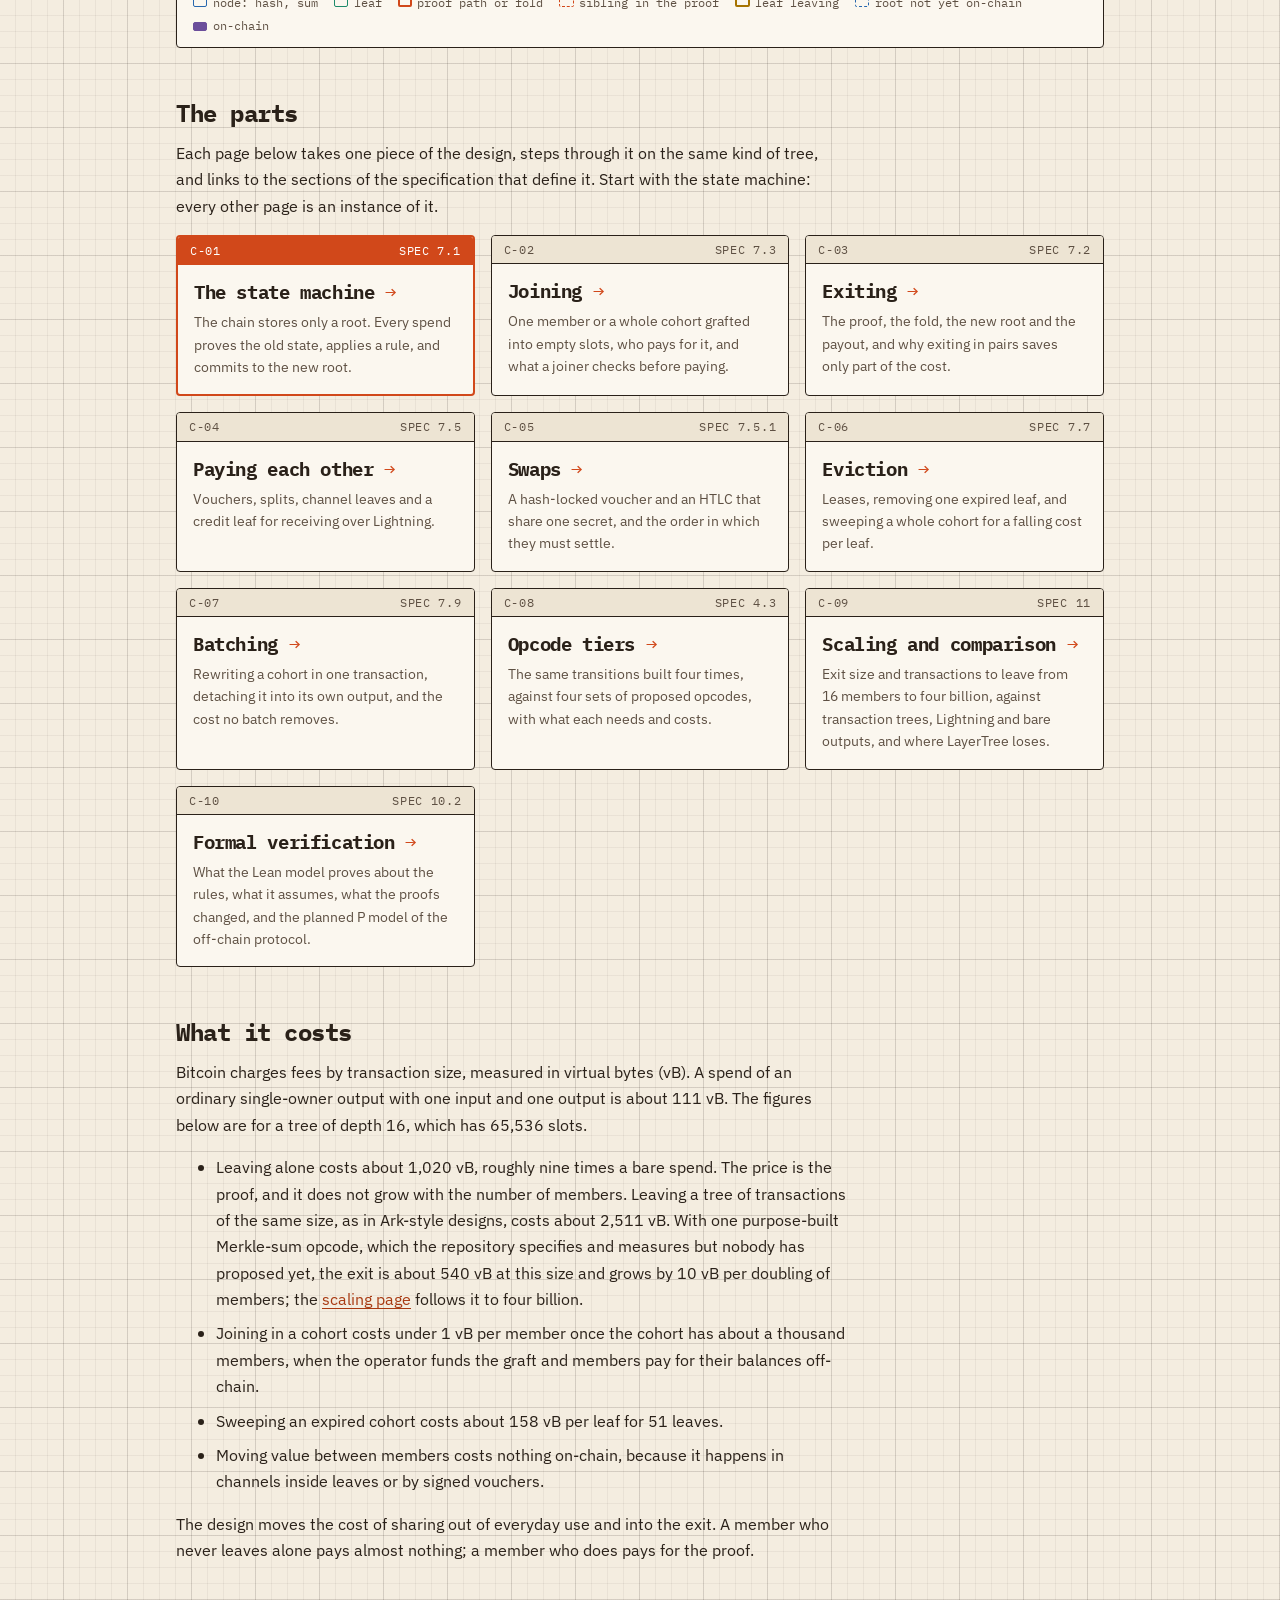
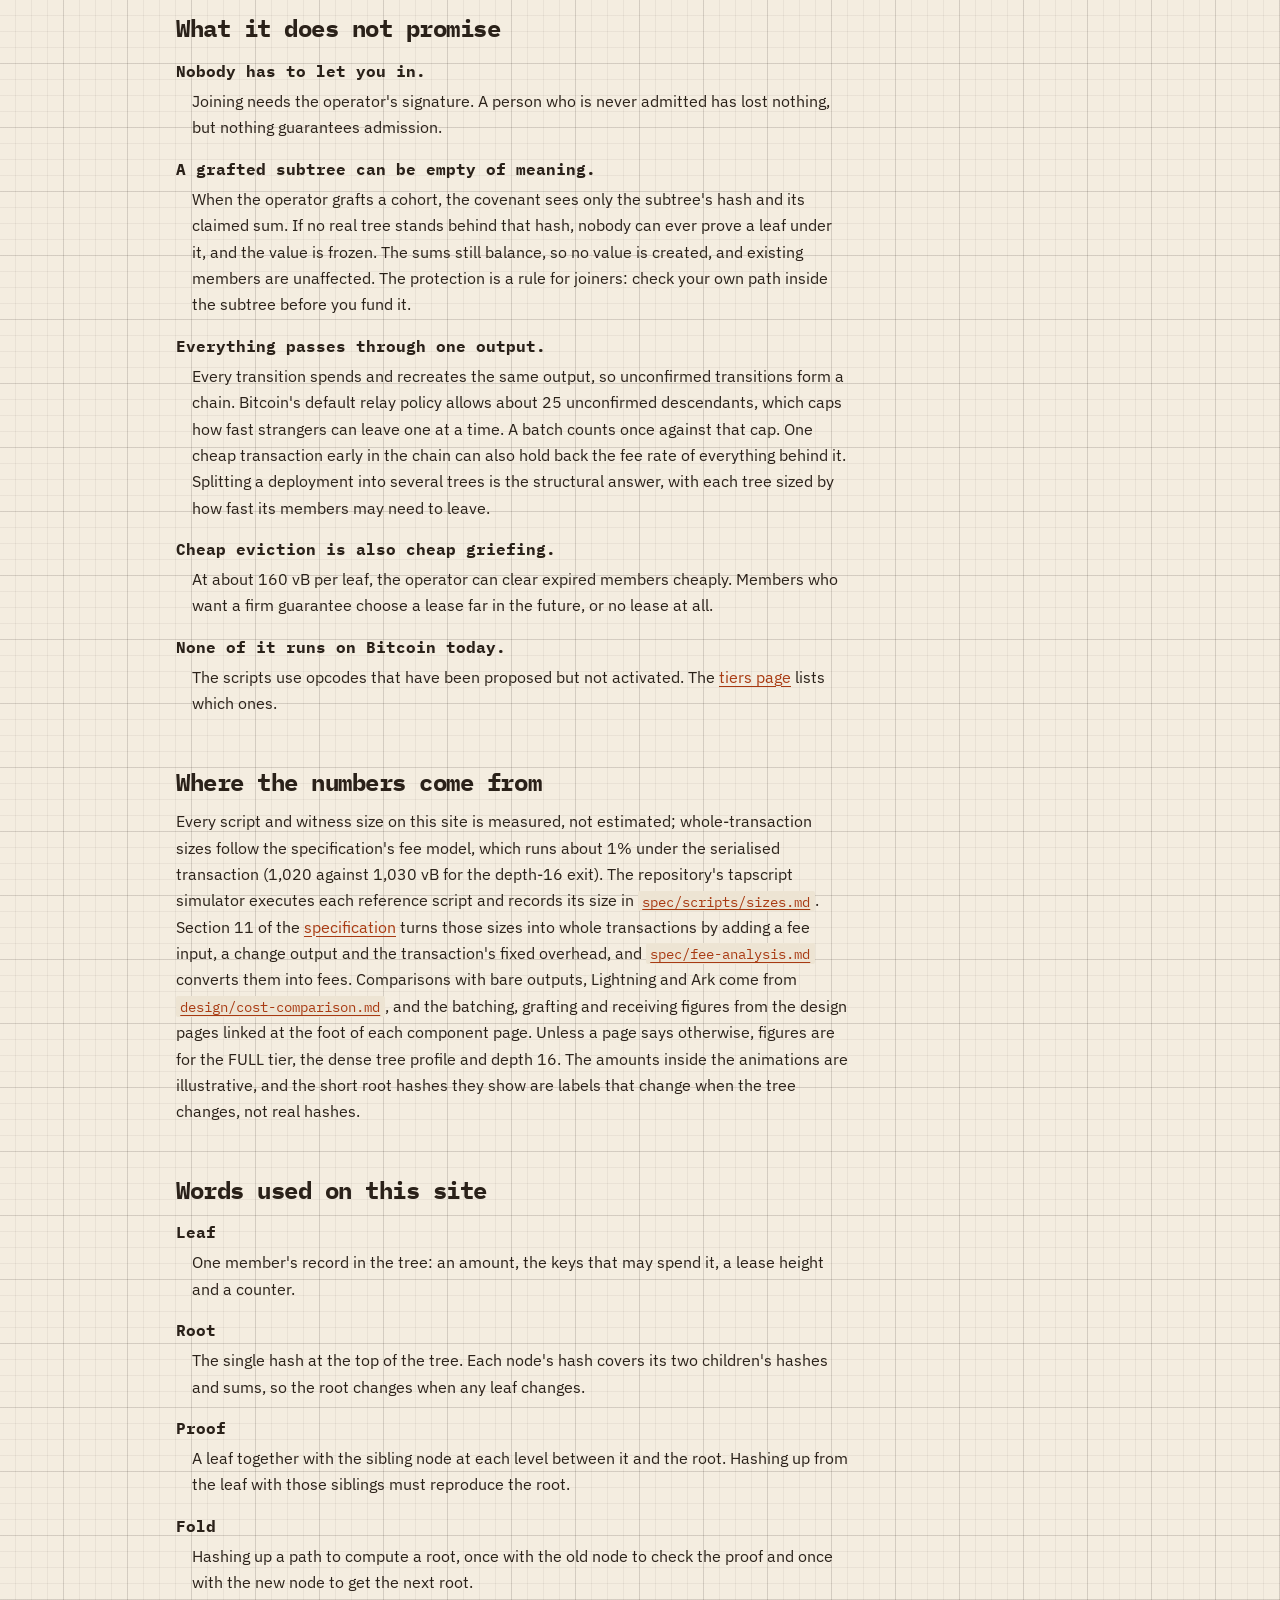
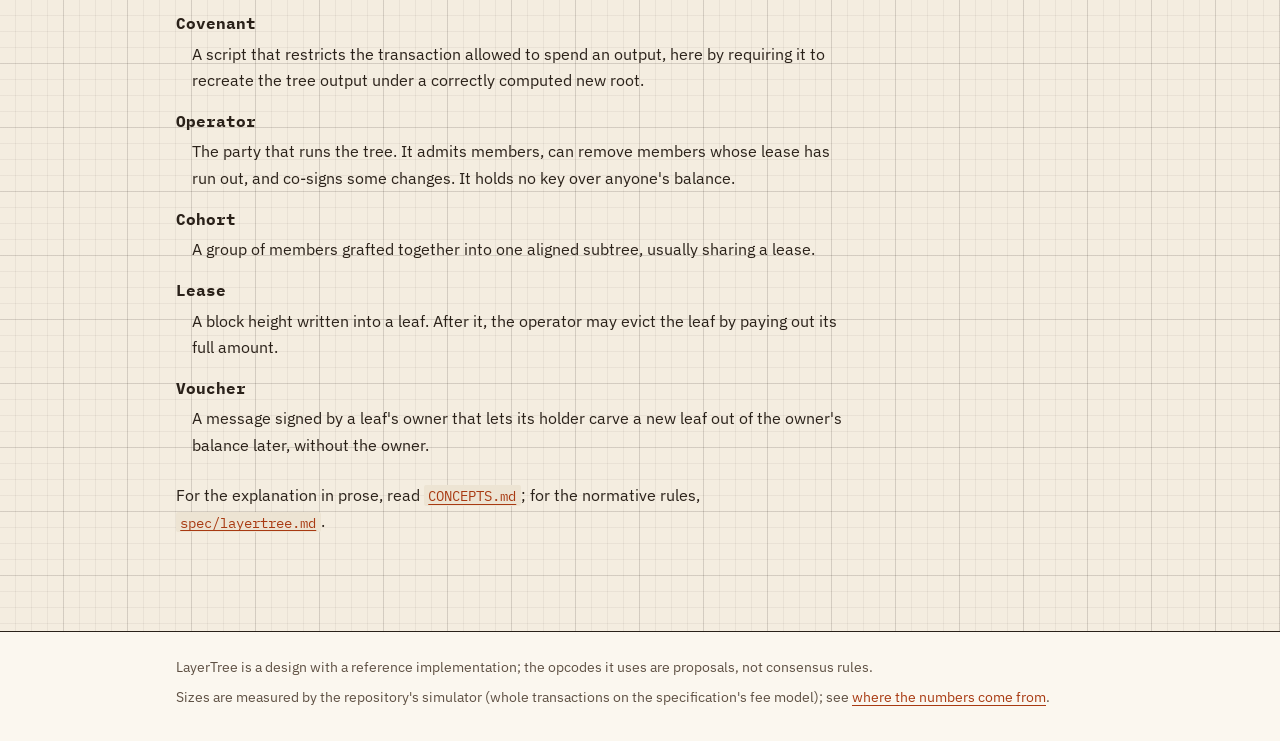
==== commit 0ca2e6cc: "site: add a formal verification page In this commit, we add components/verification.html, which cove" ====
--- a/site/index.html
+++ b/site/index.html
@@ -31,6 +31,7 @@
         <li><a href="components/batching.html">Batching</a></li>
         <li><a href="components/tiers.html">Tiers</a></li>
         <li><a href="components/scaling.html">Scaling</a></li>
+        <li><a href="components/verification.html">Verification</a></li>
       </ul>
     </nav>
     <button type="button" class="theme-toggle" aria-pressed="false">Dark</button>
@@ -186,6 +187,10 @@
       <span class="card__ref" aria-hidden="true"><span>C-09</span><span>SPEC 11</span></span>
       <span class="card__title">Scaling and comparison</span>
       <span class="card__body">Exit size and transactions to leave from 16 members to four billion, against transaction trees, Lightning and bare outputs, and where LayerTree loses.</span></a></li>
+    <li><a class="card" href="components/verification.html">
+      <span class="card__ref" aria-hidden="true"><span>C-10</span><span>SPEC 10.2</span></span>
+      <span class="card__title">Formal verification</span>
+      <span class="card__body">What the Lean model proves about the rules, what it assumes, what the proofs changed, and the planned P model of the off-chain protocol.</span></a></li>
   </ul>
 
   <h2 id="cost">What it costs</h2>
--- a/site/css/site.css
+++ b/site/css/site.css
@@ -688,6 +688,21 @@
 tr.is-ours th, tr.is-ours td { background: var(--color-accent-soft); font-weight: 700; }
 .loses li { margin-bottom: var(--space-3); }
 
+/* Lean signatures and shell snippets on the verification page. */
+pre.leansig {
+  max-width: var(--wide);
+  overflow-x: auto;
+  margin: 0 0 var(--space-5);
+  padding: var(--space-3) var(--space-4);
+  background: var(--color-surface);
+  border: var(--border-width) solid var(--color-rule);
+  border-left: 3px solid var(--color-accent);
+  border-radius: var(--radius);
+  font-size: var(--text-sm);
+  line-height: 1.5;
+}
+pre.leansig code { background: none; padding: 0; border: 0; white-space: pre; }
+
 @media print {
   body { background-image: none; }
   .ta-controls, .site-nav, .theme-toggle { display: none; }
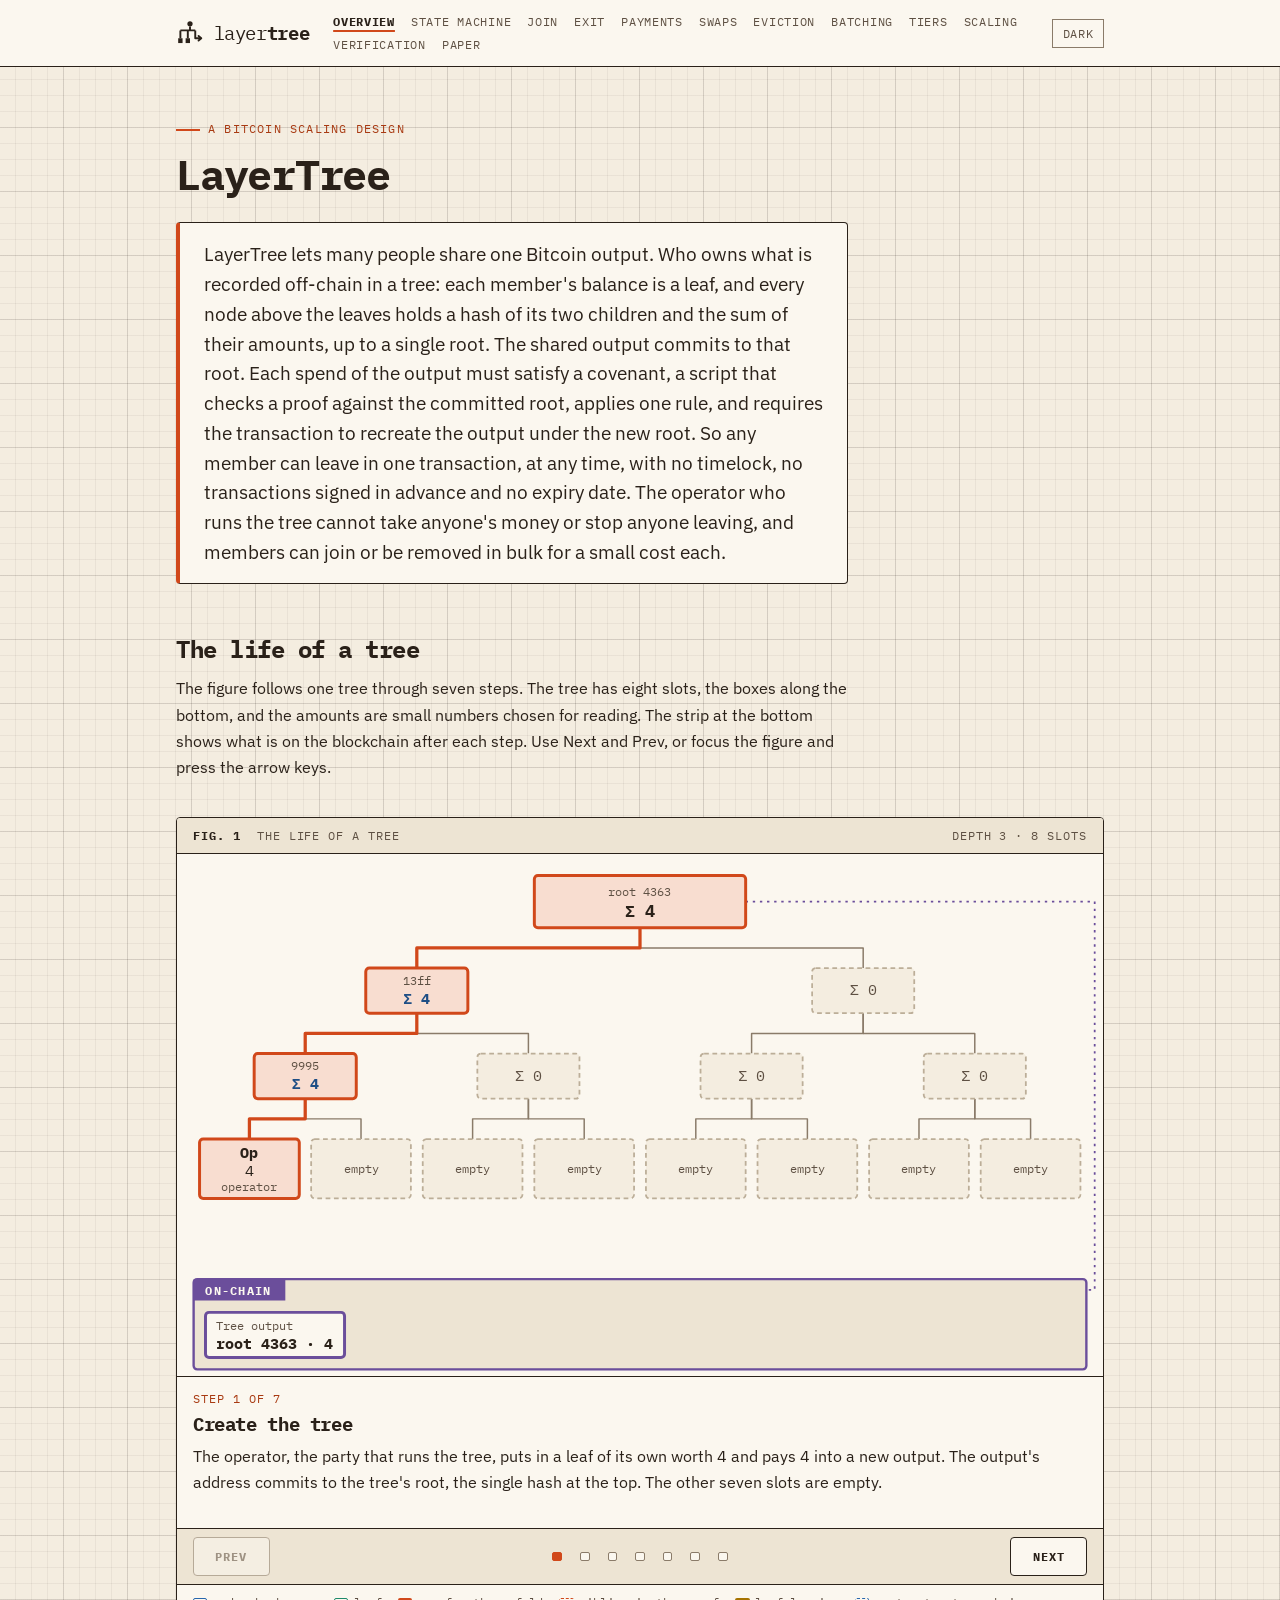
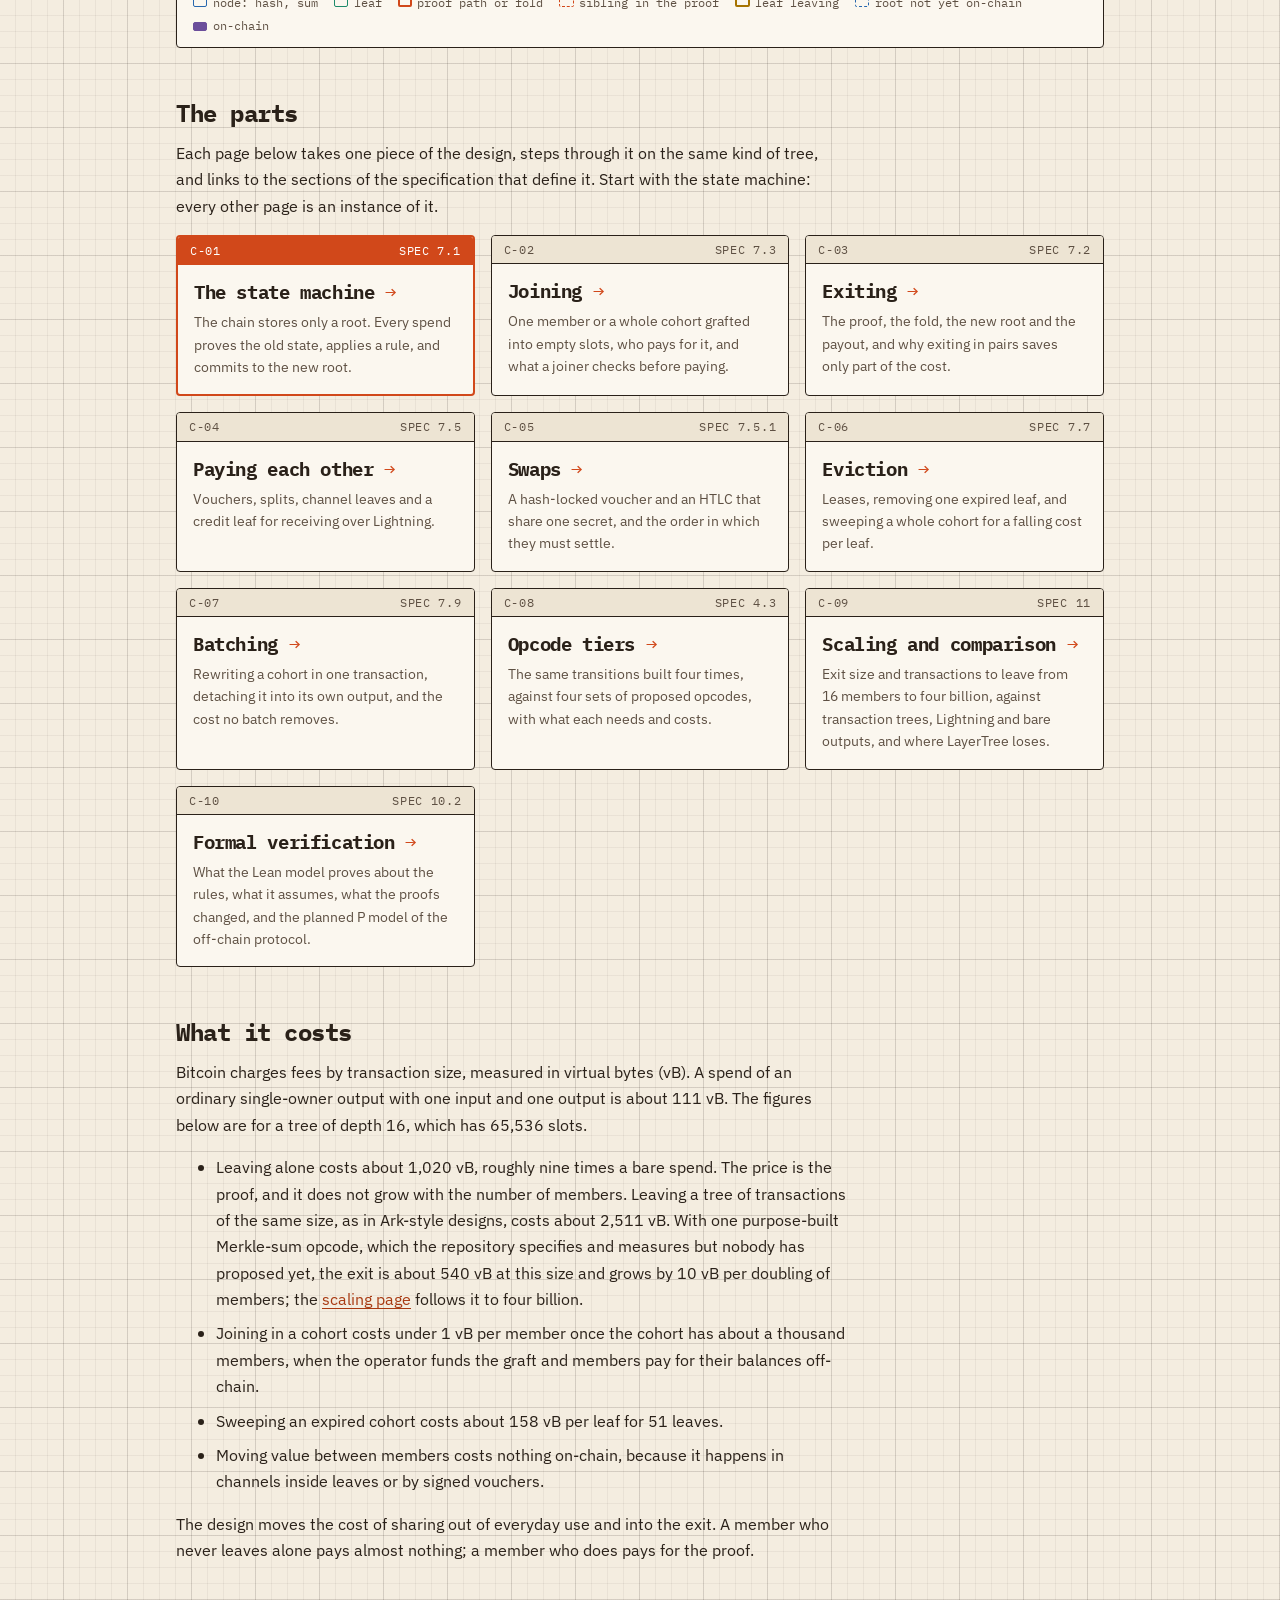
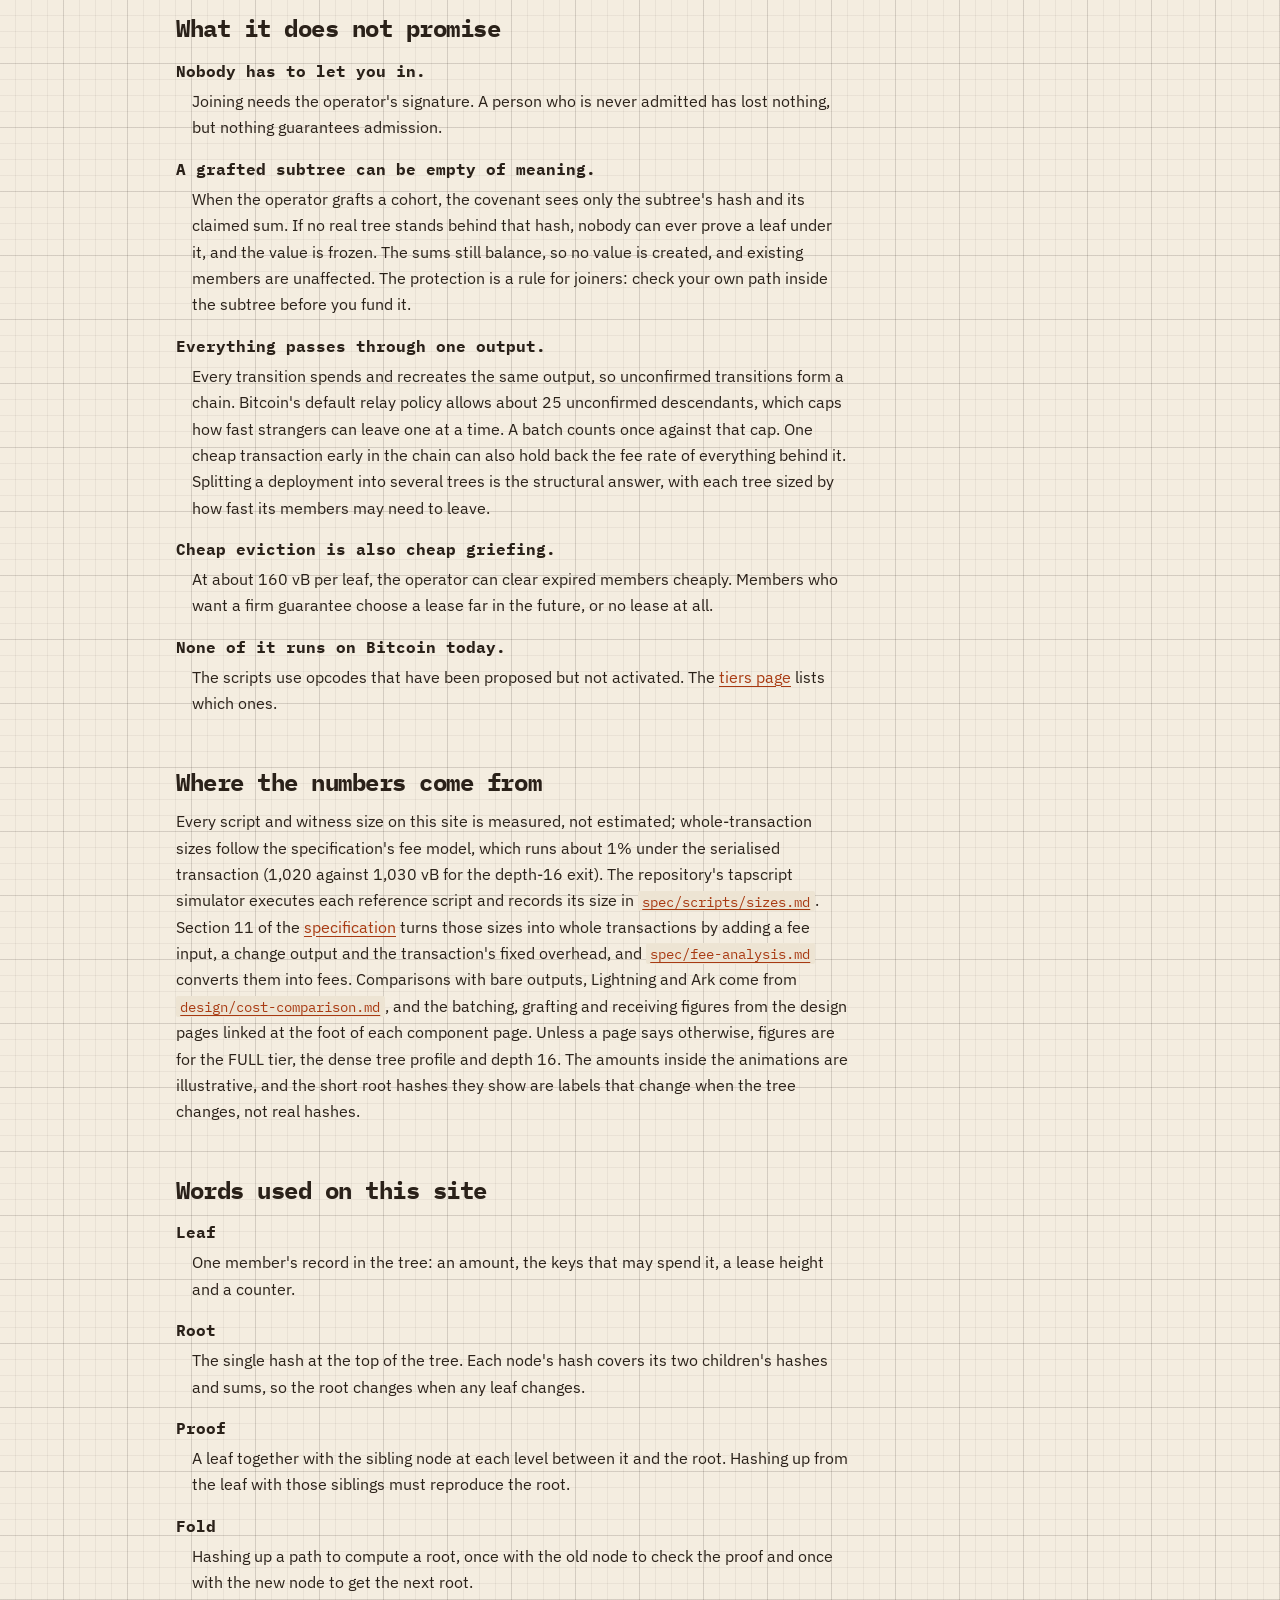
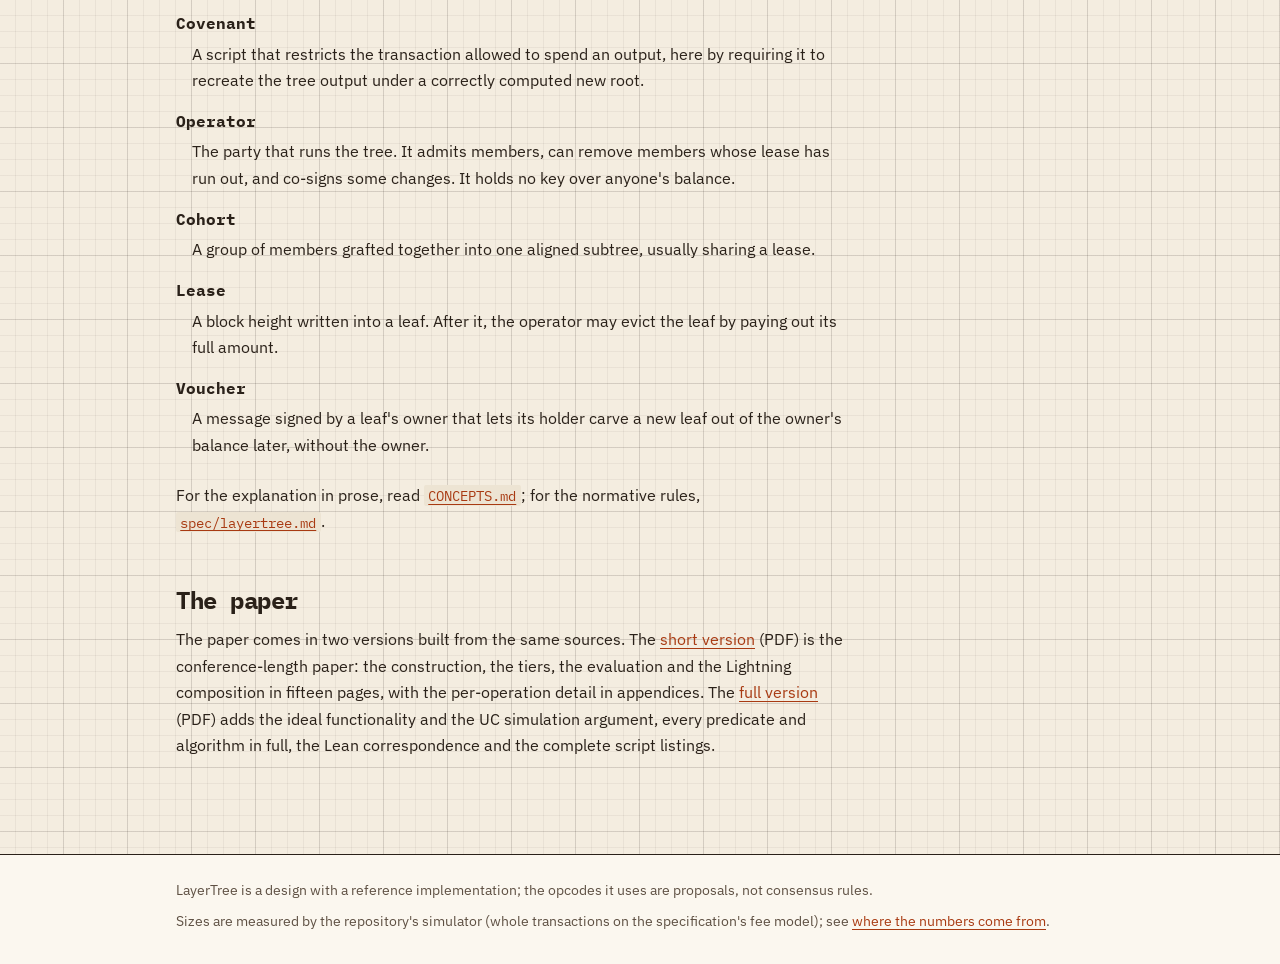
==== commit aa148b6b: "site: link both versions of the paper In this commit, we add a Paper entry to every page's navigatio" ====
--- a/site/index.html
+++ b/site/index.html
@@ -32,6 +32,7 @@
         <li><a href="components/tiers.html">Tiers</a></li>
         <li><a href="components/scaling.html">Scaling</a></li>
         <li><a href="components/verification.html">Verification</a></li>
+        <li><a href="index.html#paper">Paper</a></li>
       </ul>
     </nav>
     <button type="button" class="theme-toggle" aria-pressed="false">Dark</button>
@@ -293,6 +294,15 @@
   <p>For the explanation in prose, read
   <a href="../CONCEPTS.md"><code>CONCEPTS.md</code></a>; for the normative rules,
   <a href="../spec/layertree.md"><code>spec/layertree.md</code></a>.</p>
+
+  <h2 id="paper">The paper</h2>
+  <p>The paper comes in two versions built from the same sources. The
+  <a href="../paper/main.pdf">short version</a> (PDF) is the
+  conference-length paper: the construction, the tiers, the evaluation and the
+  Lightning composition in fifteen pages, with the per-operation detail in
+  appendices. The <a href="../paper/main-full.pdf">full version</a> (PDF) adds the
+  ideal functionality and the UC simulation argument, every predicate and
+  algorithm in full, the Lean correspondence and the complete script listings.</p>
 </main>
 
 <footer class="site-footer">
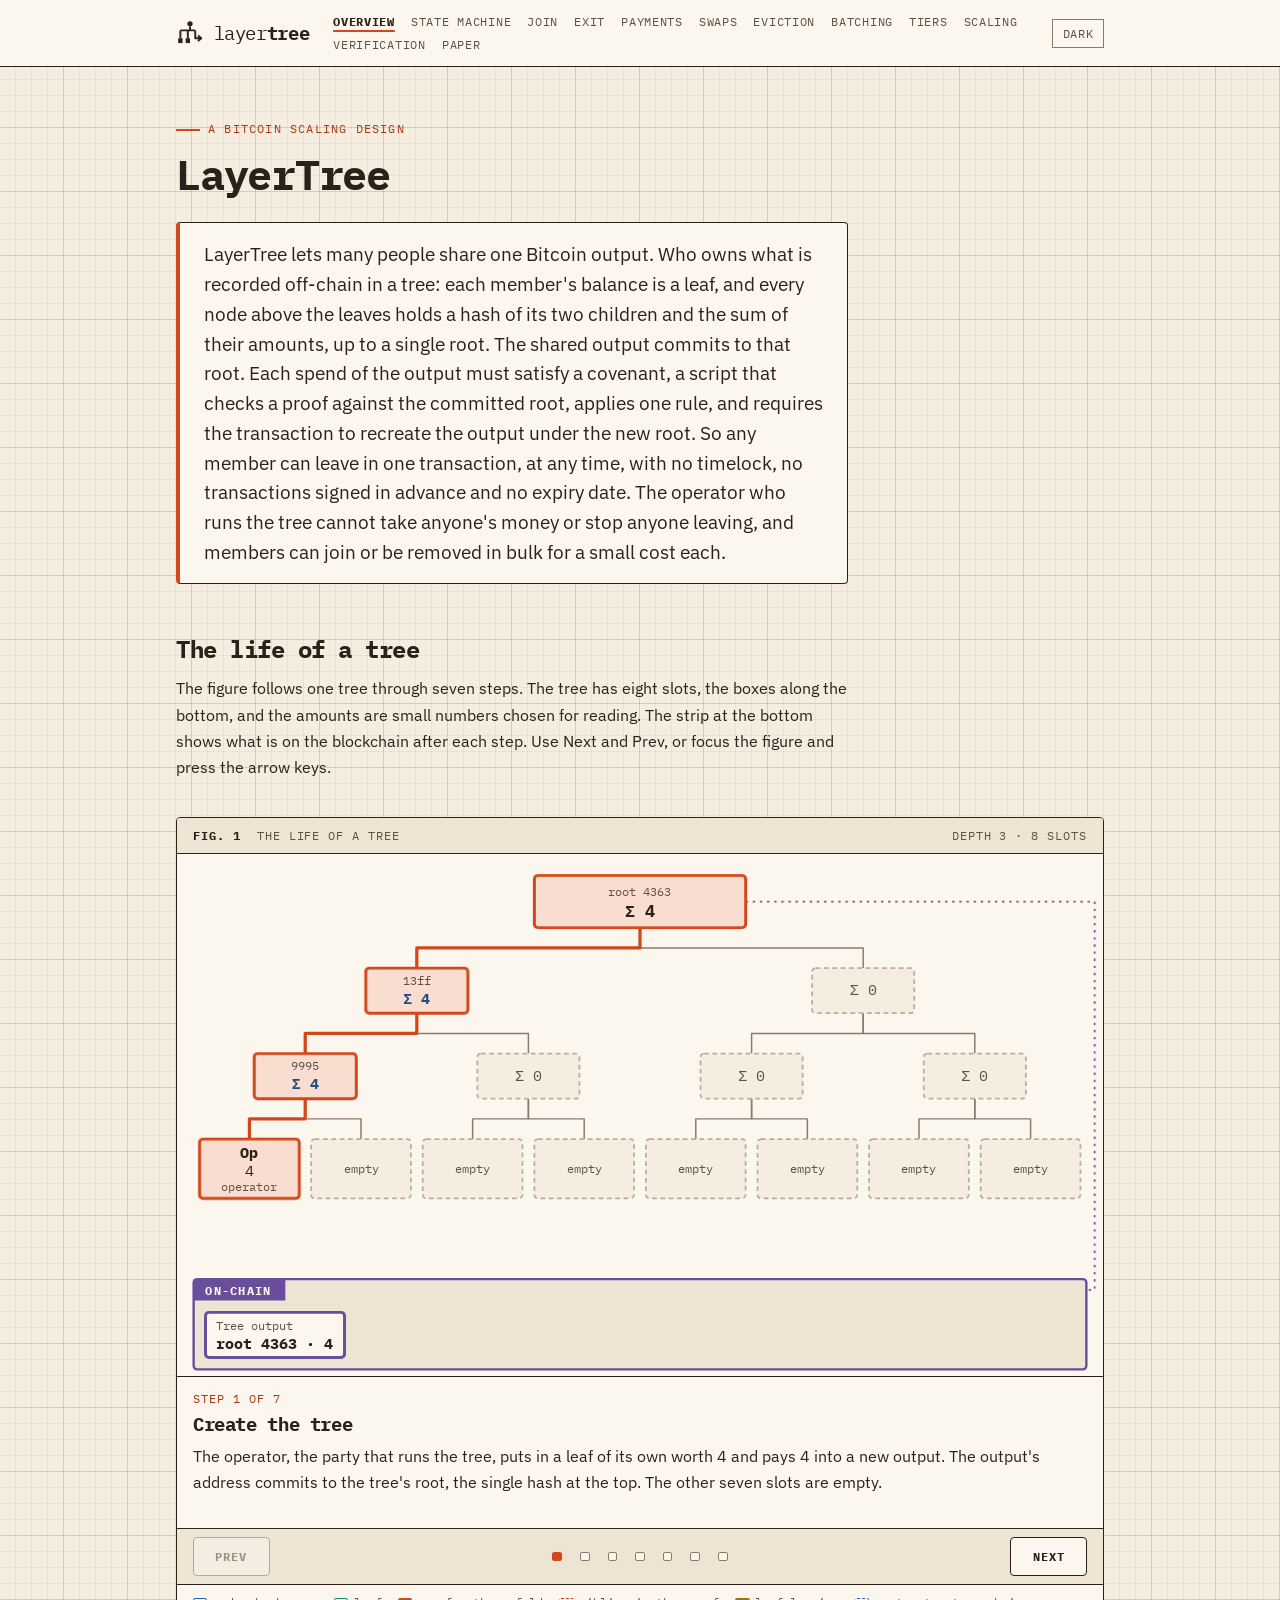
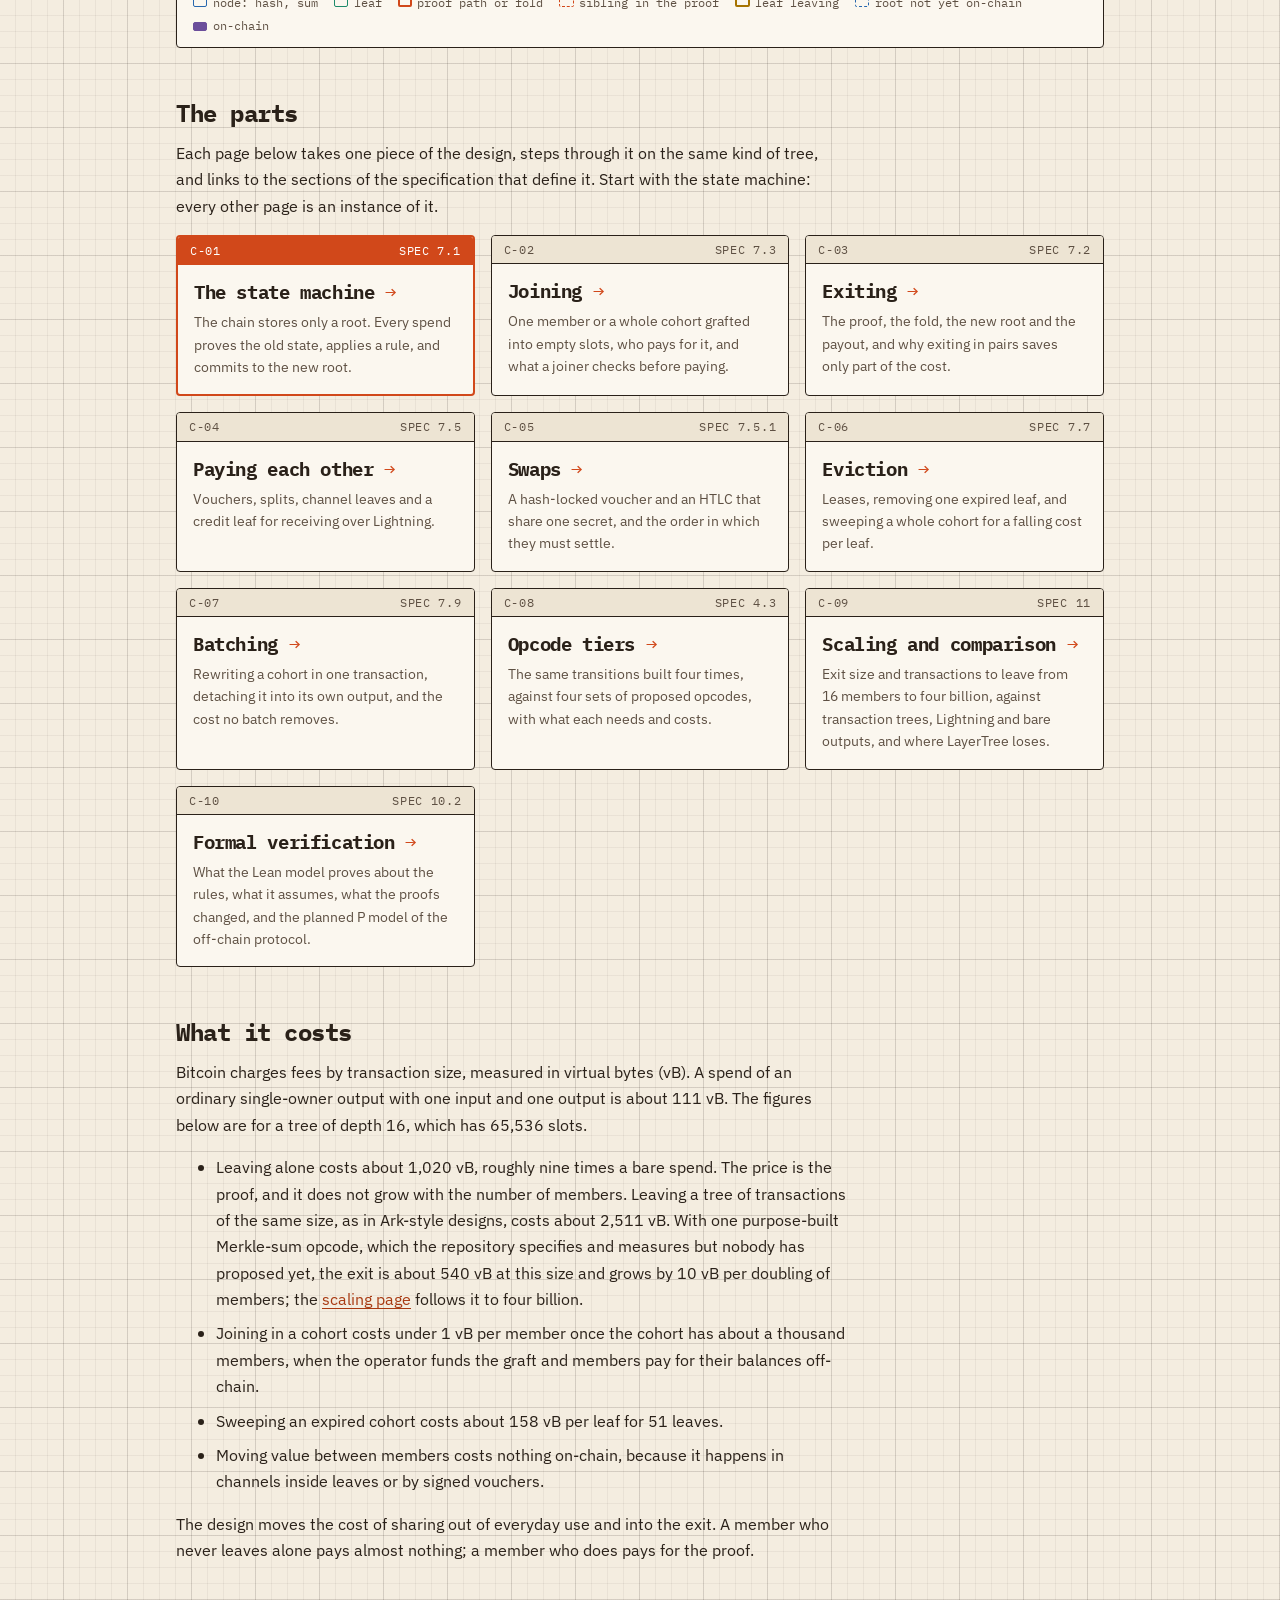
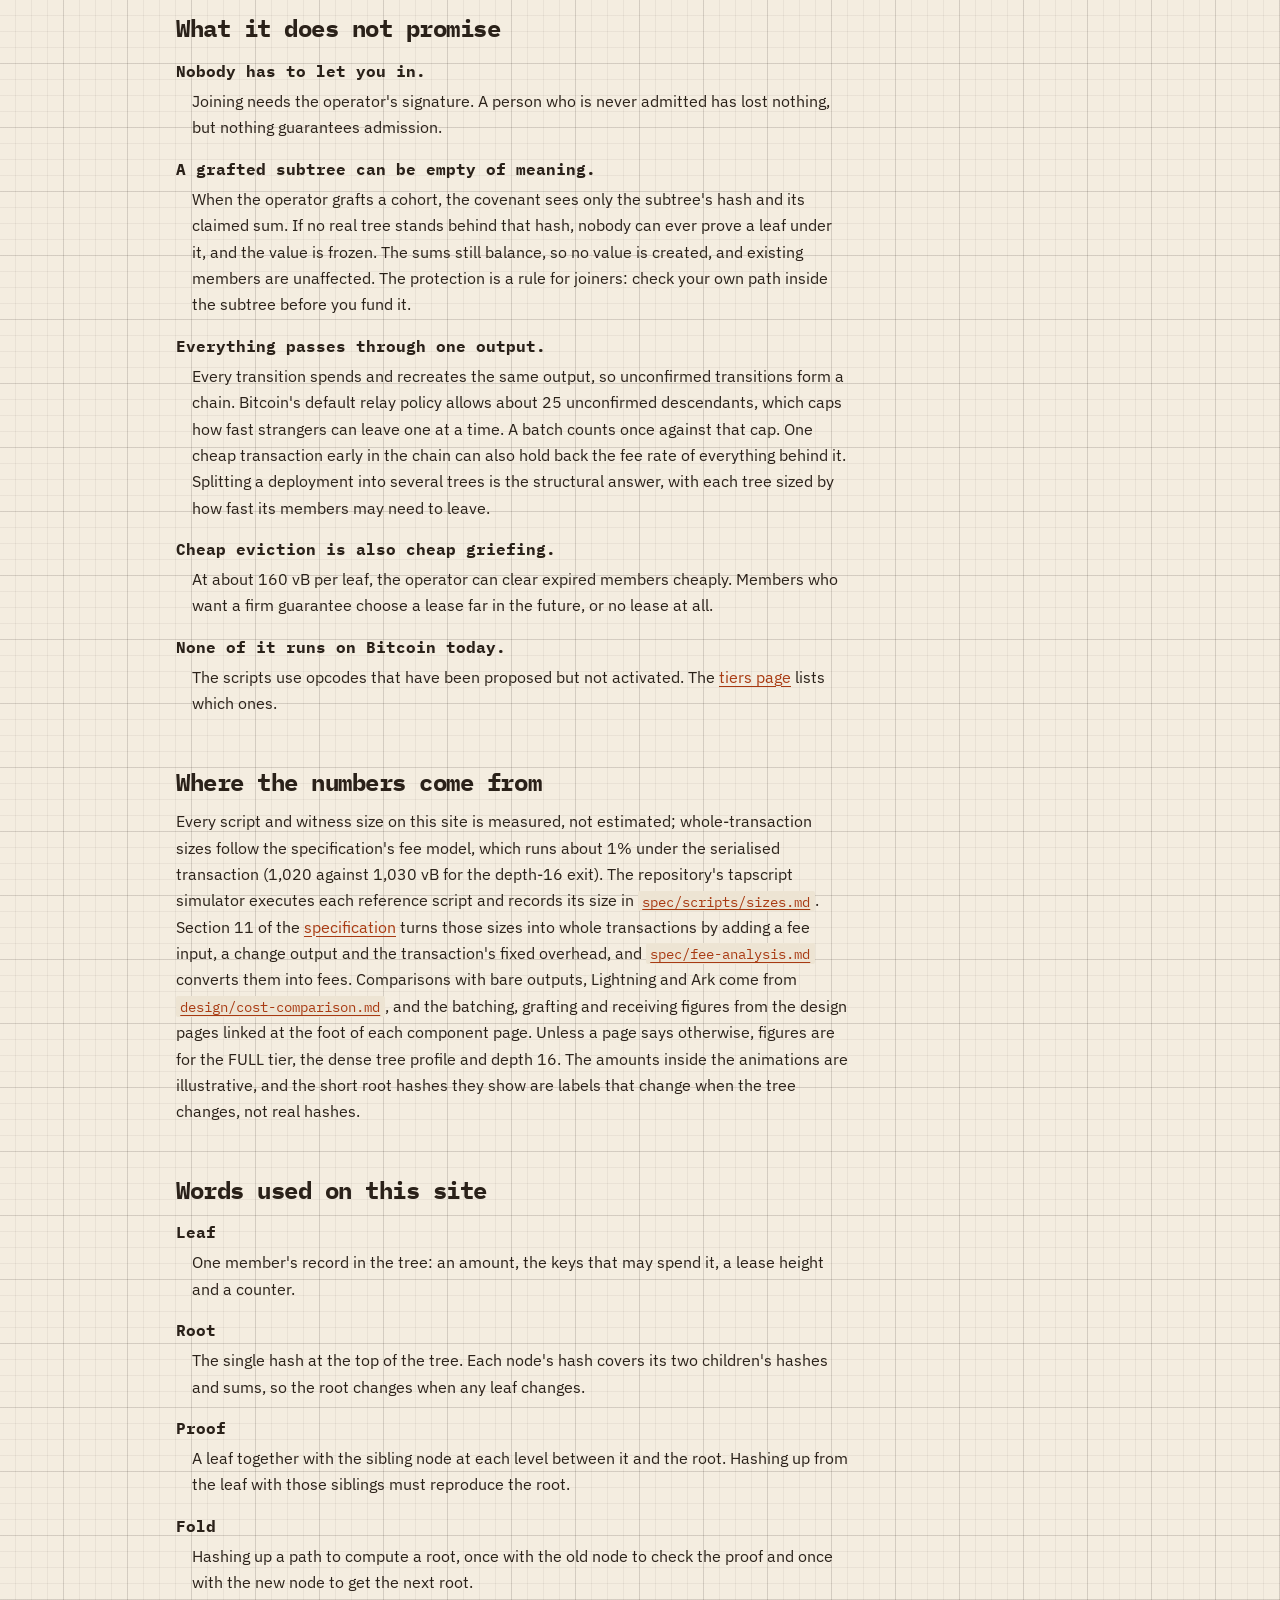
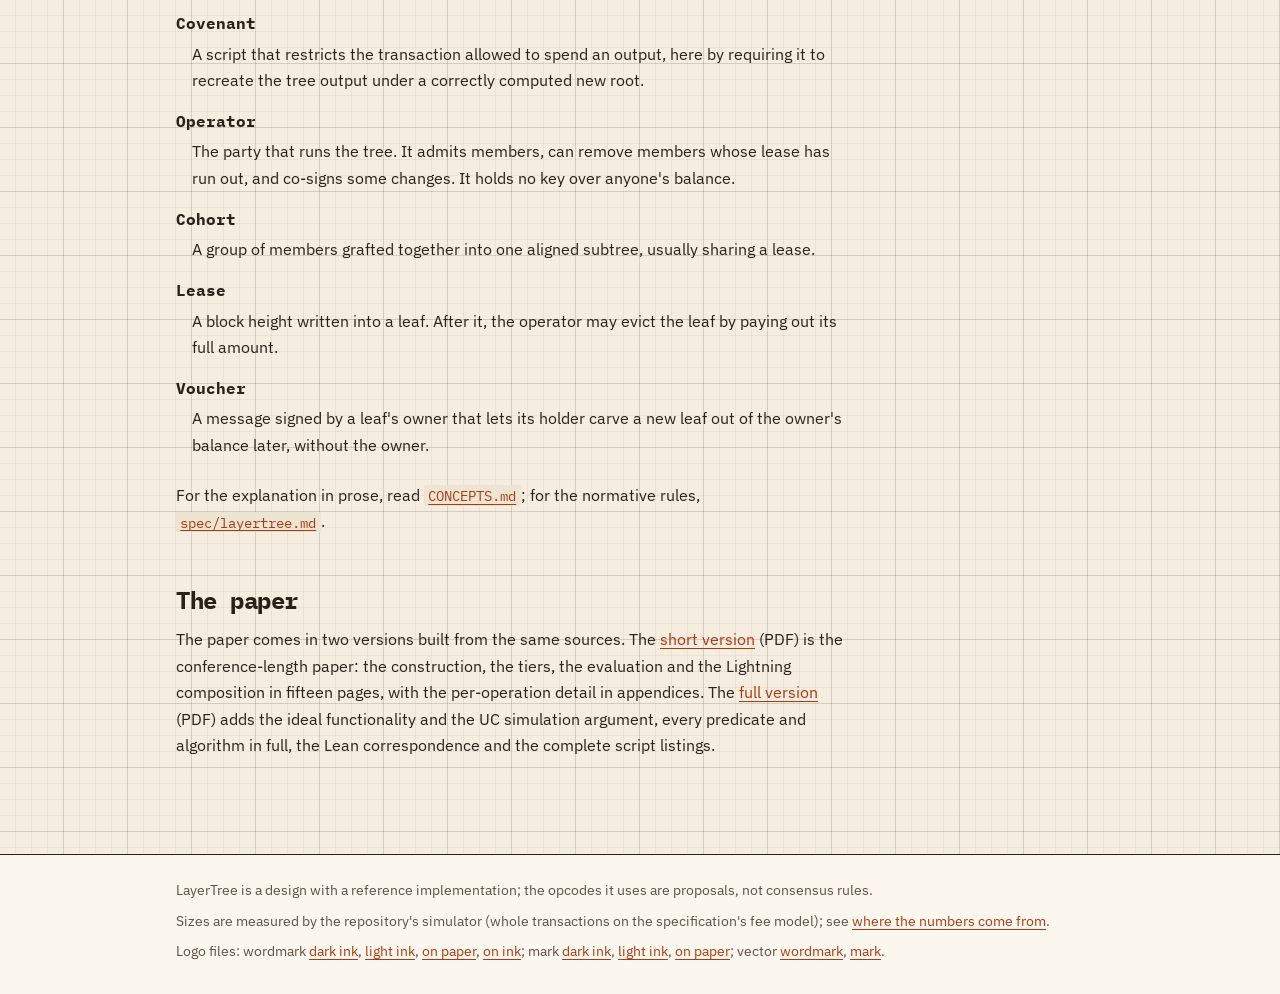
==== commit f6c4d296: "site: add a favicon set and large logo files In this commit, we replace the bare ink-on-transparent " ====
--- a/site/index.html
+++ b/site/index.html
@@ -3,7 +3,9 @@
 <head>
 <meta charset="utf-8">
 <meta name="viewport" content="width=device-width, initial-scale=1">
-<link rel="icon" href="assets/logo-light.svg" type="image/svg+xml">
+<link rel="icon" href="favicon.svg" type="image/svg+xml">
+<link rel="icon" href="favicon.ico" sizes="48x48">
+<link rel="apple-touch-icon" href="apple-touch-icon.png">
 <link rel="preconnect" href="https://fonts.googleapis.com">
 <link rel="preconnect" href="https://fonts.gstatic.com" crossorigin>
 <link rel="stylesheet" href="https://fonts.googleapis.com/css2?family=IBM+Plex+Mono:wght@400;700&amp;family=IBM+Plex+Sans:ital,wght@0,400;0,600;1,400&amp;display=swap">
@@ -309,6 +311,7 @@
   <div class="site-footer__inner">
     <p>LayerTree is a design with a reference implementation; the opcodes it uses are proposals, not consensus rules.</p>
     <p>Sizes are measured by the repository's simulator (whole transactions on the specification's fee model); see <a href="#numbers">where the numbers come from</a>.</p>
+    <p>Logo files: wordmark <a href="assets/brand/layertree-wordmark-ink.png">dark ink</a>, <a href="assets/brand/layertree-wordmark-cream.png">light ink</a>, <a href="assets/brand/layertree-wordmark-on-paper.png">on paper</a>, <a href="assets/brand/layertree-wordmark-on-ink.png">on ink</a>; mark <a href="assets/brand/layertree-mark-ink.png">dark ink</a>, <a href="assets/brand/layertree-mark-cream.png">light ink</a>, <a href="assets/brand/layertree-mark-on-paper.png">on paper</a>; vector <a href="assets/logo-wordmark.svg">wordmark</a>, <a href="assets/logo.svg">mark</a>.</p>
   </div>
 </footer>
 <script src="js/tree-anim.js"></script>
